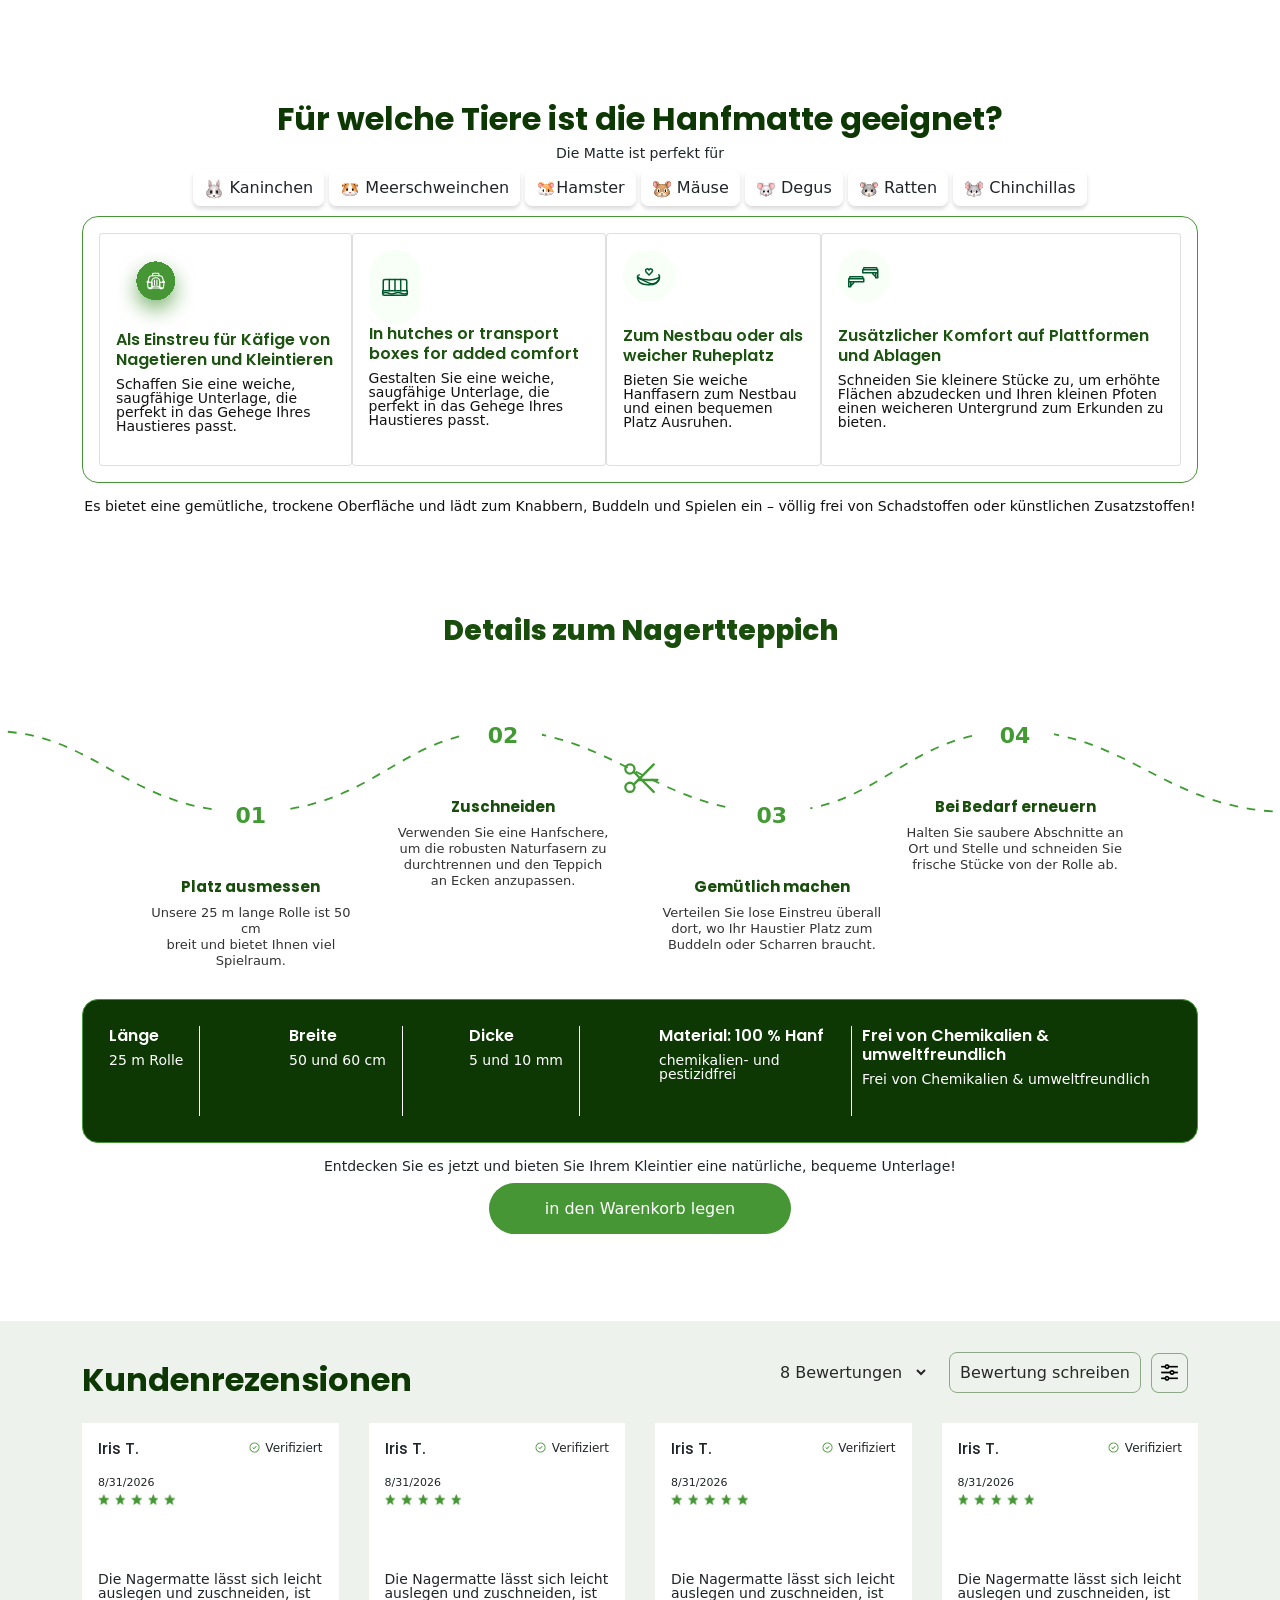
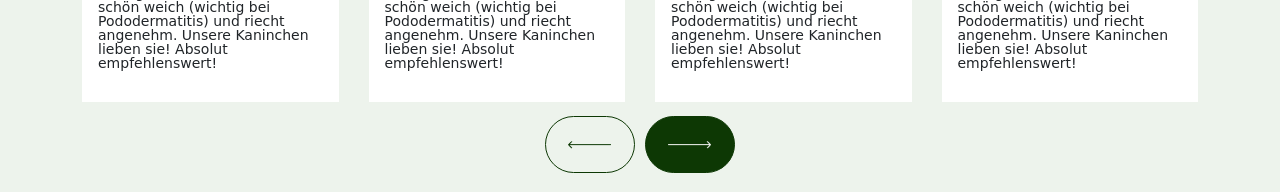
==== Nagerteppich-boiler-code/index.html @ bac554ee "Nagerteppich Web/Mobile Design" ====
<!DOCTYPE html>
<html lang="en">

<head>
    <meta charset="UTF-8">
    <meta name="viewport" content="width=device-width, initial-scale=1.0">
    <title>Nagerteppich</title>
    <!-- css link -->
    <link rel="stylesheet" href="./css/custom-style.css">
    <link rel="stylesheet" href="./css/boot.css">
    <link rel="stylesheet" href="./css/swiper.css">
</head>

<body>
    <!-- First Section -->
    <section class="ani-types-slider nager-mt">
        <div class="container">
            <div class="headings text-center">
                <h2>Für welche Tiere ist die Hanfmatte geeignet?</h2>
                <p>Die Matte ist perfekt für</p>
            </div>
            <div class="animals-type mt-3 text-center">
                <span><img src="./images/Rabbit Face.png" alt="pic"> Kaninchen</span>
                <span><img src="./images/Pig Face.png" alt="pic"> Meerschweinchen</span>
                <span><img src="./images/hamster.png" alt="pic">Hamster</span>
                <span><img src="./images/Mouse Face.png" alt="pic"> Mäuse</span>
                <span><img src="./images/Mouse Face (1).png" alt="pic"> Degus</span>
                <span><img src="./images/Mouse Face (2).png" alt="pic"> Ratten</span>
                <span><img src="./images/Mouse Face (3).png" alt="pic"> Chinchillas</span>
            </div>
            <div class="slider mt-3">
                <div class="card">
                    <img id="frame-img" src="./images/Frame 19.svg" alt="img">
                    <h6>Als Einstreu für Käfige von Nagetieren und Kleintieren</h3>
                        <p>Schaffen Sie eine weiche, saugfähige Unterlage, die perfekt in das Gehege Ihres Haustieres
                            passt.</p>
                </div>
                <div class="card">
                    <img src="./images/book.svg" alt="img">
                    <h6>In hutches or transport boxes for added comfort</h6>
                    <p>Gestalten Sie eine weiche, saugfähige Unterlage, die perfekt in das Gehege Ihres Haustieres
                        passt.</p>
                </div>
                <div class="card">
                    <img src="./images/moon.svg" alt="img">
                    <br>
                    <h6>Zum Nestbau oder als weicher Ruheplatz</h6>
                    <p>Bieten Sie weiche Hanffasern zum Nestbau und einen bequemen Platz Ausruhen.</p>
                </div>
                <div class="card">
                    <img src="./images/g.svg" alt="">
                    <br>
                    <h6>Zusätzlicher Komfort auf Plattformen und Ablagen</h6>
                    <p>Schneiden Sie kleinere Stücke zu, um erhöhte Flächen abzudecken und Ihren kleinen Pfoten einen
                        weicheren Untergrund zum Erkunden zu bieten.</p>
                </div>
            </div>
            <div class="ani-end-para mt-3 text-center" id="mob-view">
                <p>Es bietet eine gemütliche, trockene Oberfläche und lädt zum Knabbern, Buddeln und Spielen ein –
                    völlig frei von Schadstoffen oder künstlichen Zusatzstoffen!</p>
            </div>
        </div>
    </section>

<!-- Second Section -->
    <section>
        <div class="nager-mt">
            <section class="rug-section">

                <h2 class="rug-title">Details zum Nagertteppich</h2>

                <!-- Dashed curved line -->
                <svg class="rug-path" viewBox="0 0 1315 155" preserveAspectRatio="none" aria-hidden="true">
                    <path d="
            M -10,43
            C 100,43 130,124 257,124
            S 410,43 517,43
            S 680,124 793,124
            S 930,43 1044,43
            S 1200,124 1325,124
        " />
                </svg>

                <div class="rug-steps">

                    <!-- Step 01 -->
                    <article class="rug-step step-1">
                        <div class="rug-number">01</div>
                        <h3>Platz ausmessen</h3>
                        <p>
                            Unsere 25 m lange Rolle ist 50 cm<br>
                            breit und bietet Ihnen viel Spielraum.
                        </p>
                    </article>

                    <!-- Step 02 -->
                    <article class="rug-step step-2">
                        <div class="rug-number">02</div>
                        <h3>Zuschneiden</h3>
                        <p>
                            Verwenden Sie eine Hanfschere,<br>
                            um die robusten Naturfasern zu<br>
                            durchtrennen und den Teppich<br>
                            an Ecken anzupassen.
                        </p>
                    </article>

                    <!-- Scissors icon -->
                    <svg class="rug-scissors" viewBox="0 0 48 48" fill="none" stroke="currentColor" stroke-width="2.5"
                        stroke-linecap="round" stroke-linejoin="round" aria-hidden="true">
                        <circle cx="13" cy="12" r="5" />
                        <circle cx="13" cy="32" r="5" />
                        <path d="M17 15L39 37" />
                        <path d="M17 29L39 7" />
                        <path d="M22 24H43" />
                    </svg>
                    

                    <!-- Step 03 -->
                    <article class="rug-step step-3">
                        <div class="rug-number">03</div>
                        <h3>Gemütlich machen</h3>
                        <p>
                            Verteilen Sie lose Einstreu überall<br>
                            dort, wo Ihr Haustier Platz zum<br>
                            Buddeln oder Scharren braucht.
                        </p>
                    </article>

                    <!-- Step 04 -->
                    <article class="rug-step step-4">
                        <div class="rug-number">04</div>
                        <h3>Bei Bedarf erneuern</h3>
                        <p>
                            Halten Sie saubere Abschnitte an<br>
                            Ort und Stelle und schneiden Sie<br>
                            frische Stücke von der Rolle ab.
                        </p>
                    </article>

                </div>
            </section>
        </div>
        <!--  -->
        <div class="container mt-3">
            <div class="end-con">
                <div class="mob-card-view">
                    <div class="cards">
                        <div class="cards-inner-content">
                            <h6>Länge</h6>
                            <p>25 m Rolle</p>
                        </div>
                        <div class="line"></div>
                    </div>
                    <div class="cards">
                        <div class="cards-inner-content">

                            <h6>Breite</h6>
                            <p>50 und 60 cm</p>
                        </div>
                        <div class="line"></div>
                    </div>
                    <div class="cards">
                        <div class="cards-inner-content">
                            <h6>Dicke</h6>
                            <p>5 und 10 mm</p>
                        </div>
                        <div class="line"></div>
                    </div>
                </div>
                <div class="cards">
                    <div class="cards-inner-content">
                        <h6>Material: 100 % Hanf</h6>
                        <p>chemikalien- und pestizidfrei</p>
                    </div>
                    <div class="line mob-line"></div>
                </div>
                <div class="cards">
                    <div class="cards-inner-content">
                        <h6>Frei von Chemikalien & umweltfreundlich</h6>
                        <p>Frei von Chemikalien & umweltfreundlich</p>
                    </div>
                </div>
            </div>
            <p class="mt-3 text-center" id="end-sec-para">Entdecken Sie es jetzt und bieten Sie Ihrem Kleintier eine
                natürliche, bequeme Unterlage!</p>
            <div class="end-sec-btn text-center mt-4">
                <a href="#">in den Warenkorb legen</a>
            </div>
        </div>
    </section>

    <!--Third Section  -->

    <section class="second-slider nager-mt ">
        <div class="container">
            <div class="sec-slider-content">
                <div class="sec-heading">
                    <h2>Kundenrezensionen</h2>
                </div>
                <div class="sec-slider-btns">
                    <div class="drop-down">
                        <select name="" id="">
                            <option value="">8 Bewertungen</option>
                        </select>
                    </div>
                    <div class="mob-btns-view">
                        <div class="sec-btn">
                            <a href="#">Bewertung schreiben</a>
                        </div>
                        <div class="sec-filter">
                            <img src="./images/fliters.png" alt="filter">
                        </div>
                    </div>
                </div>
            </div>
            <!-- <h2>hekko</h2> -->

            <div class="swiper mySwiper mt-3">
                <div class="swiper-wrapper">
                    <!-- <div class="mob-slider-views"></div> -->
                    <div class="swiper-slide">
                        <div class="inner-content">
                            <div class="name">
                                <h6>Iris T.</h6>
                                <span class="verify-plus-img">
                                    <img src="./images/Check Circle.png" alt="verify tick">
                                    <span>Verifiziert</span>
                                </span>
                            </div>

                            <div class="date">
                                <span>8/31/2026</span>
                            </div>
                            <span class="stars">
                                <img src="./images/star.png" alt="star">
                                <img src="./images/star.png" alt="star">
                                <img src="./images/star.png" alt="star">
                                <img src="./images/star.png" alt="star">
                                <img src="./images/star.png" alt="star">
                            </span>
                        </div>
                        <div class="inner-paragraph mt-3">
                            <p>Die Nagermatte lässt sich leicht auslegen und zuschneiden, ist schön weich (wichtig
                                bei Pododermatitis) und riecht angenehm. Unsere Kaninchen lieben sie! Absolut
                                empfehlenswert!</p>
                        </div>
                    </div>
                    <div class="swiper-slide">
                        <div class="inner-content">
                            <div class="name">
                                <h6>Iris T.</h6>
                                <span class="verify-plus-img">
                                    <img src="./images/Check Circle.png" alt="verify tick">
                                    <span>Verifiziert</span>
                                </span>
                            </div>

                            <div class="date">
                                <span>8/31/2026</span>
                            </div>
                            <span class="stars">
                                <img src="./images/star.png" alt="star">
                                <img src="./images/star.png" alt="star">
                                <img src="./images/star.png" alt="star">
                                <img src="./images/star.png" alt="star">
                                <img src="./images/star.png" alt="star">
                            </span>
                        </div>
                        <div class="inner-paragraph mt-3">
                            <p>Die Nagermatte lässt sich leicht auslegen und zuschneiden, ist schön weich (wichtig
                                bei Pododermatitis) und riecht angenehm. Unsere Kaninchen lieben sie! Absolut
                                empfehlenswert!</p>
                        </div>

                    </div>
                    <div class="swiper-slide">
                       <div class="inner-content">
                            <div class="name">
                                <h6>Iris T.</h6>
                                <span class="verify-plus-img">
                                    <img src="./images/Check Circle.png" alt="verify tick">
                                    <span>Verifiziert</span>
                                </span>
                            </div>

                            <div class="date">
                                <span>8/31/2026</span>
                            </div>
                            <span class="stars">
                                <img src="./images/star.png" alt="star">
                                <img src="./images/star.png" alt="star">
                                <img src="./images/star.png" alt="star">
                                <img src="./images/star.png" alt="star">
                                <img src="./images/star.png" alt="star">
                            </span>
                        </div>
                        <div class="inner-paragraph mt-3">
                            <p>Die Nagermatte lässt sich leicht auslegen und zuschneiden, ist schön weich (wichtig
                                bei Pododermatitis) und riecht angenehm. Unsere Kaninchen lieben sie! Absolut
                                empfehlenswert!</p>
                        </div>

                    </div>
                    <div class="swiper-slide">
                       <div class="inner-content">
                            <div class="name">
                                <h6>Iris T.</h6>
                                <span class="verify-plus-img">
                                    <img src="./images/Check Circle.png" alt="verify tick">
                                    <span>Verifiziert</span>
                                </span>
                            </div>

                            <div class="date">
                                <span>8/31/2026</span>
                            </div>
                            <span class="stars">
                                <img src="./images/star.png" alt="star">
                                <img src="./images/star.png" alt="star">
                                <img src="./images/star.png" alt="star">
                                <img src="./images/star.png" alt="star">
                                <img src="./images/star.png" alt="star">
                            </span>
                        </div>
                        <div class="inner-paragraph mt-3">
                            <p>Die Nagermatte lässt sich leicht auslegen und zuschneiden, ist schön weich (wichtig
                                bei Pododermatitis) und riecht angenehm. Unsere Kaninchen lieben sie! Absolut
                                empfehlenswert!</p>
                        </div>

                    </div>
                    <div class="swiper-slide">
                        <div class="inner-content">
                            <div class="name">
                                <h6>Iris T.</h6>
                                <span class="verify-plus-img">
                                    <img src="./images/Check Circle.png" alt="verify tick">
                                    <span>Verifiziert</span>
                                </span>
                            </div>

                            <div class="date">
                                <span>8/31/2026</span>
                            </div>
                            <span class="stars">
                                <img src="./images/star.png" alt="star">
                                <img src="./images/star.png" alt="star">
                                <img src="./images/star.png" alt="star">
                                <img src="./images/star.png" alt="star">
                                <img src="./images/star.png" alt="star">
                            </span>
                        </div>
                        <div class="inner-paragraph mt-3">
                            <p>Die Nagermatte lässt sich leicht auslegen und zuschneiden, ist schön weich (wichtig
                                bei Pododermatitis) und riecht angenehm. Unsere Kaninchen lieben sie! Absolut
                                empfehlenswert!</p>
                        </div>
                    </div>
                </div>
            </div>
            <div class="arrows-btns">
                <div class="swiper-button-next me-4">
                    <img src="./images/Line 8 (1).png" alt="">
                </div>
                <div class="swiper-button-prev ms-4">
                    <img src="./images/Line 8.png" alt="">
                </div>
            </div>
        </div>
    </section>

    <!--  -->
    <script src="./js/swiper.js"></script>
    <script src="./js/boot.js"></script>
    <script src="./js/custom-script.js"></script>
</body>

</html>
---- Nagerteppich-boiler-code/css/custom-style.css ----
@font-face {
    font-family: 'Poppins';
    src: url('../fonts/Poppins-Thin.woff2') format('woff2'),
        url('../fonts/Poppins-Thin.woff') format('woff');
    font-weight: 100;
    font-style: normal;
    font-display: swap;
}

@font-face {
    font-family: 'Poppins';
    src: url('../fonts/Poppins-ExtraLight.woff2') format('woff2'),
        url('../fonts/Poppins-ExtraLight.woff') format('woff');
    font-weight: 200;
    font-style: normal;
    font-display: swap;
}

@font-face {
    font-family: 'Poppins';
    src: url('../fonts/Poppins-Light.woff2') format('woff2'),
        url('../fonts/Poppins-Light.woff') format('woff');
    font-weight: 300;
    font-style: normal;
    font-display: swap;
}

@font-face {
    font-family: 'Poppins';
    src: url('../fonts/Poppins-Regular.woff2') format('woff2'),
        url('../fonts/Poppins-Regular.woff') format('woff');
    font-weight: 400;
    font-style: normal;
    font-display: swap;
}

@font-face {
    font-family: 'Poppins';
    src: url('../fonts/Poppins-Medium.woff2') format('woff2'),
        url('../fonts/Poppins-Medium.woff') format('woff');
    font-weight: 500;
    font-style: normal;
    font-display: swap;
}

@font-face {
    font-family: 'Poppins';
    src: url('../fonts/Poppins-SemiBold.woff2') format('woff2'),
        url('../fonts/Poppins-SemiBold.woff') format('woff');
    font-weight: 600;
    font-style: normal;
    font-display: swap;
}

@font-face {
    font-family: 'Poppins';
    src: url('../fonts/Poppins-Bold.woff2') format('woff2'),
        url('../fonts/Poppins-Bold.woff') format('woff');
    font-weight: 700;
    font-style: normal;
    font-display: swap;
}

@font-face {
    font-family: 'Poppins';
    src: url('../fonts/Poppins-ExtraBold.woff2') format('woff2'),
        url('../fonts/Poppins-ExtraBold.woff') format('woff');
    font-weight: 800;
    font-style: normal;
    font-display: swap;
}

:root {
    /* font family */
    --neger-body-font: 'Poppins';
    --neger-primary-font: 'Inter';

    /* main colors */
    --negar-primary-color: #0D3804;
    --negar-light-color: #ffffff;
    --negar-body-color: #F7F7F7;

    /* text colors */
    --negar-dark-color: #121212;
    --negar-search-color: #2C2C2C;
    --negar-star-light: #479636;
    --negar-price-color: #1A3945;
    --negar-text-green: #1D5311;
    --negar-card-bg: #F8FFF6;
    --negar-extra-dark: #000000;

    /* Border Color */
    --negar--light-border: #DBE2DC;
    --negar-slider-bg-color: #EDF3EC;
    --negar-slider-border-color: #8EA988;

    /* font sizes */
    --negar-font-h1: 30px;
    --negar-font-h2: 30px;
    --negar-font-price: 26px;
    --negar-font-p: 14px;
    --negar-font-md: 16px;
    --negar-font-sm: 12px;

    /* Shadows */
    --nager-animal-box-shadow: 0 3px 4px 0 #00000026;

    /* Border Radius */
    --nager-border-eight: 8px;
    --nager-border-ten: 10px;
    --nager-border-sixteen: 16px;
    --neger-btn-radius: 39px
}

body {
    background-color: var(--negar-body-color);
    font-family: var(--neger-body-font);
    font-weight: 500;
}

h1,
h2,
h3,
h4,
h5,
h6 {
    font-family: var(--neger-body-font);
    font-weight: 700;
    line-height: 1.1;
}

.price {
    font-size: var(--negar-font-price);
    font-weight: 600;
}

p {
    font-size: var(--negar-font-p);
    line-height: 1;
}

h1 {
    font-size: var(--negar-font-h1);
}

h2 {
    font-size: var(--negar-font-h2);
    color: var(--negar-primary-color);
}

.nager-mt {
    margin-top: 100px;
}


.headings h2 {
    font-weight: 700;
}

.headings p {
    font-weight: 300;
}

.animals-type span {
    padding: 8px 10px;
    border-radius: var(--nager-border-eight);
    box-shadow: var(--nager-animal-box-shadow);
    background-color: var(--negar-light-color);
    border: 1px solid var(--negar-light-color);
}

.animals-type span img {
    width: 20px;
}


.slider {
    display: flex;
    border: 1px solid var(--negar-star-light);
    padding: 16px;
    border-radius: var(--nager-border-sixteen);
    background-color: var(--negar-light-color);
    justify-content: space-evenly;
}


.card {
    border: none;
    border-right: 1px solid var(--negar--light-border);
    border-bottom: 2px solid var(--negar--light-border);
    padding: 16px;
    /* background-color: red; */
}

.card img{
    width: 52px;
    /* margin-bottom: 20px; */
}

#frame-img{
    /* position: relative;
    right: 15px; */
    width: 80px;
}
.card:hover {
    border-bottom: 2px solid var(--negar-star-light);
}

.card h6 {
    font-weight: 600;
    color: var(--negar-text-green);
}

.ani-end-para p,
.card p {
    font-weight: 300;
    color: var(--negar-dark-color);
}


/*  */
.rug-section {
    position: relative;
    width: 100%;
    height: auto;
    min-height: 370px;
    overflow: hidden;
    color: #194d0c;
}

.rug-title {
    position: relative;
    z-index: 2;
    text-align: center;
    font-size: 28px;
    font-weight: 800;
    margin-top: 1px;
    color: #194d0c;
}

/* Curved dashed line */
.rug-path {
    position: absolute;
    top: 75px;
    left: 0;
    width: 100%;
    height: 155px;
    overflow: visible;
}

.rug-path path {
    fill: none;
    stroke: #3e9c32;
    stroke-width: 1.8;
    stroke-dasharray: 9 9;
}

/* Steps container */
.rug-steps {
    position: relative;
    height: 295px;
    width: 100%;
}

/* Individual steps */
.rug-step {
    position: absolute;
    width: 220px;
    text-align: center;
    transform: translateX(-50%);
}

.step-1 {
    left: 19.6%;
    top: 121px;
}

.step-2 {
    left: 39.3%;
    top: 41px;
}

.step-3 {
    left: 60.3%;
    top: 121px;
}

.step-4 {
    left: 79.3%;
    top: 41px;
}

/* Number circles */
.rug-number {
    width: 78px;
    height: 78px;
    margin: 0 auto 23px;
    background: #fff;
    border-radius: 50%;
    display: flex;
    justify-content: center;
    align-items: center;
    color: #419b32;
    font-size: 22px;
    font-weight: 700;
}

.rug-step h3 {
    font-size: 15px;
    font-weight: 700;
    line-height: 1.3;
    margin-bottom: 8px;
    white-space: nowrap;
}

.rug-step p {
    color: #333;
    font-size: 13px;
    line-height: 16px;
    font-weight: 400;
}

/* Scissors between steps 2 and 3 */
.rug-scissors {
    position: absolute;
    z-index: 3;
    width: 44px;
    height: 44px;
    left: 50%;
    top: 103px;
    transform: translateX(-50%);
    color: #419b32;
    overflow: visible;
    pointer-events: none;
}

/* second section End part   */
.end-con {
    display: flex;
    width: auto;
    gap: 10px;
    border: 1px solid var(--negar-star-light);
    padding: 26px;
    border-radius: var(--nager-border-sixteen);
    color: var(--negar-light-color);
    background-color: var(--negar-primary-color);
    
}

.line {
    height: 90px;
    width: 0;
    color: white;
    border-right: 1px solid #fff;
}


.cards {
    border: none;
    display: flex;
    /* align-items: flex-start; */
    /* justify-content: center; */
}

.cards-inner-content {
    padding-right: 16px;
   
}

.cards h6 {
    font-weight: 600;
    font-size: var(--nager-border-sixteen);
}

.cards p,
#end-sec-para {
    font-weight: 300;
}

.end-sec-btn a {
    text-decoration: none;
    border-radius: var(--neger-btn-radius);
    padding: 16px 56px;
    background-color: var(--negar-star-light);
    color: var(--negar-light-color);
}

.end-sec-btn a:hover {
    background-color: var(--negar-light-color);
    color: var(--negar-star-light);
    border: 1px solid var(--negar-star-light);
}

.mob-card-view {
    display: flex;
}

.mob-card-view .cards {
    width: 180px;
}

/* Second Slider */

.second-slider h2 {
    font-weight: 700;
}

.second-slider {
    height: auto;
    background-color: var(--negar-slider-bg-color);
    padding: 40px 40px 90px 40px;
    position: relative;
}

.sec-slider-content {
    display: flex;
    justify-content: space-between;
}

.sec-slider-btns {
    display: flex;
    justify-content: space-between;
    gap: 20px;
}

.drop-down select {
    background-color: transparent;
    border: none;
    padding-right: 10px;
    color: #282828;
}

.mob-btns-view {
    display: flex;
    gap: 20px;

}

.sec-btn a {
    border: 1px solid var(--negar-slider-border-color);
    padding: 10px;
    border-radius: var(--nager-border-eight);
    text-decoration: none;
    color: #282828;
}


.sec-filter img {
    width: 37px;
    background-color: transparent;
    position: relative;
    right: 10px;
    bottom: 8px;
}



/*  */


.swiper-slide {
    font-size: 18px;
    background: #fff;
    display: flex;
    padding: 16px;
}


.inner-content {
    display: flex;
    flex-direction: column;
}

.name {
    display: flex;
    align-items: center;
    justify-content: space-between;
    line-height: 0;
}

.verify-plus-img {
    margin-bottom: 10px;
}

.verify-plus-img img {
    width: 16px;
}

.verify-plus-img span {
    font-size: var(--negar-font-sm);
}

.date span {
    font-size: 11px;
    line-height: 0;
}

.stars {
    line-height: 0;
    margin-bottom: 50px;
}

.swiper-slide span img {
    width: 10.8px;
}


.arrows-btns {
    position: absolute;
    bottom: 10%;
    left: 50%;
    transform: translate(0%, -50%);
}

.arrows-btns img {
    width: 90px;
    padding: 24px 23px 23px 22px;
    background-color: transparent;
    border-radius: 42px;
    border: 1px solid var(--negar-primary-color);
}

.swiper-button-prev img {
    background-color: var(--negar-primary-color);
}















@media screen and (max-width:768px) {

    html,
    body {
        width: 100%;
        overflow-x: hidden;
    }

    /* First Section */
    .animals-type span {
        line-height: 3;
    }

    .slider {
        flex-direction: column;

    }

    .card,
    .cards {
        border-right: none;
    }

    #mob-view {
        display: none;
    }

    /* 2 Section */
    .end-con {
        flex-direction: column;
        align-items: flex-start;
    }

    .mob-card-view {
        display: flex;
    }

    .mob-line {
        display: none;
    }

    .mob-card-view .cards {
        width: 109px;
    }

    /* Third section */
    .second-slider {
        padding: 20px 0 0 0;
    }

    .sec-slider-content {
        flex-direction: column;
    }

    .sec-slider-btns {
        flex-direction: column;
        justify-content: flex-start;
        gap: 0;
    }

    .sec-filter img {
        position: relative;
        right: 10px;
        bottom: 2px;
    }

    .mob-btns-view {
        display: flex;
        gap: 20px;
        line-height: 3;
    }

    .line {
        height: 50px;
    }

    /* Slider  */
    .arrows-btns{
        display: none;
    }
    .mob-slider-views{
        display: flex;
        /* flex-direction: column; */
    }


}
---- Nagerteppich-boiler-code/css/boot.css ----
@charset "UTF-8";/*!
 * Bootstrap v5.0.2 (https://getbootstrap.com/)
 * Copyright 2011-2021 The Bootstrap Authors
 * Copyright 2011-2021 Twitter, Inc.
 * Licensed under MIT (https://github.com/twbs/bootstrap/blob/main/LICENSE)
 */:root{--bs-blue:#0d6efd;--bs-indigo:#6610f2;--bs-purple:#6f42c1;--bs-pink:#d63384;--bs-red:#dc3545;--bs-orange:#fd7e14;--bs-yellow:#ffc107;--bs-green:#198754;--bs-teal:#20c997;--bs-cyan:#0dcaf0;--bs-white:#fff;--bs-gray:#6c757d;--bs-gray-dark:#343a40;--bs-primary:#0d6efd;--bs-secondary:#6c757d;--bs-success:#198754;--bs-info:#0dcaf0;--bs-warning:#ffc107;--bs-danger:#dc3545;--bs-light:#f8f9fa;--bs-dark:#212529;--bs-font-sans-serif:system-ui,-apple-system,"Segoe UI",Roboto,"Helvetica Neue",Arial,"Noto Sans","Liberation Sans",sans-serif,"Apple Color Emoji","Segoe UI Emoji","Segoe UI Symbol","Noto Color Emoji";--bs-font-monospace:SFMono-Regular,Menlo,Monaco,Consolas,"Liberation Mono","Courier New",monospace;--bs-gradient:linear-gradient(180deg, rgba(255, 255, 255, 0.15), rgba(255, 255, 255, 0))}*,::after,::before{box-sizing:border-box}@media (prefers-reduced-motion:no-preference){:root{scroll-behavior:smooth}}body{margin:0;font-family:var(--bs-font-sans-serif);font-size:1rem;font-weight:400;line-height:1.5;color:#212529;background-color:#fff;-webkit-text-size-adjust:100%;-webkit-tap-highlight-color:transparent}hr{margin:1rem 0;color:inherit;background-color:currentColor;border:0;opacity:.25}hr:not([size]){height:1px}.h1,.h2,.h3,.h4,.h5,.h6,h1,h2,h3,h4,h5,h6{margin-top:0;margin-bottom:.5rem;font-weight:500;line-height:1.2}.h1,h1{font-size:calc(1.375rem + 1.5vw)}@media (min-width:1200px){.h1,h1{font-size:2.5rem}}.h2,h2{font-size:calc(1.325rem + .9vw)}@media (min-width:1200px){.h2,h2{font-size:2rem}}.h3,h3{font-size:calc(1.3rem + .6vw)}@media (min-width:1200px){.h3,h3{font-size:1.75rem}}.h4,h4{font-size:calc(1.275rem + .3vw)}@media (min-width:1200px){.h4,h4{font-size:1.5rem}}.h5,h5{font-size:1.25rem}.h6,h6{font-size:1rem}p{margin-top:0;margin-bottom:1rem}abbr[data-bs-original-title],abbr[title]{-webkit-text-decoration:underline dotted;text-decoration:underline dotted;cursor:help;-webkit-text-decoration-skip-ink:none;text-decoration-skip-ink:none}address{margin-bottom:1rem;font-style:normal;line-height:inherit}ol,ul{padding-left:2rem}dl,ol,ul{margin-top:0;margin-bottom:1rem}ol ol,ol ul,ul ol,ul ul{margin-bottom:0}dt{font-weight:700}dd{margin-bottom:.5rem;margin-left:0}blockquote{margin:0 0 1rem}b,strong{font-weight:bolder}.small,small{font-size:.875em}.mark,mark{padding:.2em;background-color:#fcf8e3}sub,sup{position:relative;font-size:.75em;line-height:0;vertical-align:baseline}sub{bottom:-.25em}sup{top:-.5em}a{color:#0d6efd;text-decoration:underline}a:hover{color:#0a58ca}a:not([href]):not([class]),a:not([href]):not([class]):hover{color:inherit;text-decoration:none}code,kbd,pre,samp{font-family:var(--bs-font-monospace);font-size:1em;direction:ltr;unicode-bidi:bidi-override}pre{display:block;margin-top:0;margin-bottom:1rem;overflow:auto;font-size:.875em}pre code{font-size:inherit;color:inherit;word-break:normal}code{font-size:.875em;color:#d63384;word-wrap:break-word}a>code{color:inherit}kbd{padding:.2rem .4rem;font-size:.875em;color:#fff;background-color:#212529;border-radius:.2rem}kbd kbd{padding:0;font-size:1em;font-weight:700}figure{margin:0 0 1rem}img,svg{vertical-align:middle}table{caption-side:bottom;border-collapse:collapse}caption{padding-top:.5rem;padding-bottom:.5rem;color:#6c757d;text-align:left}th{text-align:inherit;text-align:-webkit-match-parent}tbody,td,tfoot,th,thead,tr{border-color:inherit;border-style:solid;border-width:0}label{display:inline-block}button{border-radius:0}button:focus:not(:focus-visible){outline:0}button,input,optgroup,select,textarea{margin:0;font-family:inherit;font-size:inherit;line-height:inherit}button,select{text-transform:none}[role=button]{cursor:pointer}select{word-wrap:normal}select:disabled{opacity:1}[list]::-webkit-calendar-picker-indicator{display:none}[type=button],[type=reset],[type=submit],button{-webkit-appearance:button}[type=button]:not(:disabled),[type=reset]:not(:disabled),[type=submit]:not(:disabled),button:not(:disabled){cursor:pointer}::-moz-focus-inner{padding:0;border-style:none}textarea{resize:vertical}fieldset{min-width:0;padding:0;margin:0;border:0}legend{float:left;width:100%;padding:0;margin-bottom:.5rem;font-size:calc(1.275rem + .3vw);line-height:inherit}@media (min-width:1200px){legend{font-size:1.5rem}}legend+*{clear:left}::-webkit-datetime-edit-day-field,::-webkit-datetime-edit-fields-wrapper,::-webkit-datetime-edit-hour-field,::-webkit-datetime-edit-minute,::-webkit-datetime-edit-month-field,::-webkit-datetime-edit-text,::-webkit-datetime-edit-year-field{padding:0}::-webkit-inner-spin-button{height:auto}[type=search]{outline-offset:-2px;-webkit-appearance:textfield}::-webkit-search-decoration{-webkit-appearance:none}::-webkit-color-swatch-wrapper{padding:0}::file-selector-button{font:inherit}::-webkit-file-upload-button{font:inherit;-webkit-appearance:button}output{display:inline-block}iframe{border:0}summary{display:list-item;cursor:pointer}progress{vertical-align:baseline}[hidden]{display:none!important}.lead{font-size:1.25rem;font-weight:300}.display-1{font-size:calc(1.625rem + 4.5vw);font-weight:300;line-height:1.2}@media (min-width:1200px){.display-1{font-size:5rem}}.display-2{font-size:calc(1.575rem + 3.9vw);font-weight:300;line-height:1.2}@media (min-width:1200px){.display-2{font-size:4.5rem}}.display-3{font-size:calc(1.525rem + 3.3vw);font-weight:300;line-height:1.2}@media (min-width:1200px){.display-3{font-size:4rem}}.display-4{font-size:calc(1.475rem + 2.7vw);font-weight:300;line-height:1.2}@media (min-width:1200px){.display-4{font-size:3.5rem}}.display-5{font-size:calc(1.425rem + 2.1vw);font-weight:300;line-height:1.2}@media (min-width:1200px){.display-5{font-size:3rem}}.display-6{font-size:calc(1.375rem + 1.5vw);font-weight:300;line-height:1.2}@media (min-width:1200px){.display-6{font-size:2.5rem}}.list-unstyled{padding-left:0;list-style:none}.list-inline{padding-left:0;list-style:none}.list-inline-item{display:inline-block}.list-inline-item:not(:last-child){margin-right:.5rem}.initialism{font-size:.875em;text-transform:uppercase}.blockquote{margin-bottom:1rem;font-size:1.25rem}.blockquote>:last-child{margin-bottom:0}.blockquote-footer{margin-top:-1rem;margin-bottom:1rem;font-size:.875em;color:#6c757d}.blockquote-footer::before{content:"— "}.img-fluid{max-width:100%;height:auto}.img-thumbnail{padding:.25rem;background-color:#fff;border:1px solid #dee2e6;border-radius:.25rem;max-width:100%;height:auto}.figure{display:inline-block}.figure-img{margin-bottom:.5rem;line-height:1}.figure-caption{font-size:.875em;color:#6c757d}.container,.container-fluid,.container-lg,.container-md,.container-sm,.container-xl,.container-xxl{width:100%;padding-right:var(--bs-gutter-x,.75rem);padding-left:var(--bs-gutter-x,.75rem);margin-right:auto;margin-left:auto}@media (min-width:576px){.container,.container-sm{max-width:540px}}@media (min-width:768px){.container,.container-md,.container-sm{max-width:720px}}@media (min-width:992px){.container,.container-lg,.container-md,.container-sm{max-width:960px}}@media (min-width:1200px){.container,.container-lg,.container-md,.container-sm,.container-xl{max-width:1140px}}@media (min-width:1400px){.container,.container-lg,.container-md,.container-sm,.container-xl,.container-xxl{max-width:1320px}}.row{--bs-gutter-x:1.5rem;--bs-gutter-y:0;display:flex;flex-wrap:wrap;margin-top:calc(var(--bs-gutter-y) * -1);margin-right:calc(var(--bs-gutter-x) * -.5);margin-left:calc(var(--bs-gutter-x) * -.5)}.row>*{flex-shrink:0;width:100%;max-width:100%;padding-right:calc(var(--bs-gutter-x) * .5);padding-left:calc(var(--bs-gutter-x) * .5);margin-top:var(--bs-gutter-y)}.col{flex:1 0 0%}.row-cols-auto>*{flex:0 0 auto;width:auto}.row-cols-1>*{flex:0 0 auto;width:100%}.row-cols-2>*{flex:0 0 auto;width:50%}.row-cols-3>*{flex:0 0 auto;width:33.3333333333%}.row-cols-4>*{flex:0 0 auto;width:25%}.row-cols-5>*{flex:0 0 auto;width:20%}.row-cols-6>*{flex:0 0 auto;width:16.6666666667%}@media (min-width:576px){.col-sm{flex:1 0 0%}.row-cols-sm-auto>*{flex:0 0 auto;width:auto}.row-cols-sm-1>*{flex:0 0 auto;width:100%}.row-cols-sm-2>*{flex:0 0 auto;width:50%}.row-cols-sm-3>*{flex:0 0 auto;width:33.3333333333%}.row-cols-sm-4>*{flex:0 0 auto;width:25%}.row-cols-sm-5>*{flex:0 0 auto;width:20%}.row-cols-sm-6>*{flex:0 0 auto;width:16.6666666667%}}@media (min-width:768px){.col-md{flex:1 0 0%}.row-cols-md-auto>*{flex:0 0 auto;width:auto}.row-cols-md-1>*{flex:0 0 auto;width:100%}.row-cols-md-2>*{flex:0 0 auto;width:50%}.row-cols-md-3>*{flex:0 0 auto;width:33.3333333333%}.row-cols-md-4>*{flex:0 0 auto;width:25%}.row-cols-md-5>*{flex:0 0 auto;width:20%}.row-cols-md-6>*{flex:0 0 auto;width:16.6666666667%}}@media (min-width:992px){.col-lg{flex:1 0 0%}.row-cols-lg-auto>*{flex:0 0 auto;width:auto}.row-cols-lg-1>*{flex:0 0 auto;width:100%}.row-cols-lg-2>*{flex:0 0 auto;width:50%}.row-cols-lg-3>*{flex:0 0 auto;width:33.3333333333%}.row-cols-lg-4>*{flex:0 0 auto;width:25%}.row-cols-lg-5>*{flex:0 0 auto;width:20%}.row-cols-lg-6>*{flex:0 0 auto;width:16.6666666667%}}@media (min-width:1200px){.col-xl{flex:1 0 0%}.row-cols-xl-auto>*{flex:0 0 auto;width:auto}.row-cols-xl-1>*{flex:0 0 auto;width:100%}.row-cols-xl-2>*{flex:0 0 auto;width:50%}.row-cols-xl-3>*{flex:0 0 auto;width:33.3333333333%}.row-cols-xl-4>*{flex:0 0 auto;width:25%}.row-cols-xl-5>*{flex:0 0 auto;width:20%}.row-cols-xl-6>*{flex:0 0 auto;width:16.6666666667%}}@media (min-width:1400px){.col-xxl{flex:1 0 0%}.row-cols-xxl-auto>*{flex:0 0 auto;width:auto}.row-cols-xxl-1>*{flex:0 0 auto;width:100%}.row-cols-xxl-2>*{flex:0 0 auto;width:50%}.row-cols-xxl-3>*{flex:0 0 auto;width:33.3333333333%}.row-cols-xxl-4>*{flex:0 0 auto;width:25%}.row-cols-xxl-5>*{flex:0 0 auto;width:20%}.row-cols-xxl-6>*{flex:0 0 auto;width:16.6666666667%}}.col-auto{flex:0 0 auto;width:auto}.col-1{flex:0 0 auto;width:8.33333333%}.col-2{flex:0 0 auto;width:16.66666667%}.col-3{flex:0 0 auto;width:25%}.col-4{flex:0 0 auto;width:33.33333333%}.col-5{flex:0 0 auto;width:41.66666667%}.col-6{flex:0 0 auto;width:50%}.col-7{flex:0 0 auto;width:58.33333333%}.col-8{flex:0 0 auto;width:66.66666667%}.col-9{flex:0 0 auto;width:75%}.col-10{flex:0 0 auto;width:83.33333333%}.col-11{flex:0 0 auto;width:91.66666667%}.col-12{flex:0 0 auto;width:100%}.offset-1{margin-left:8.33333333%}.offset-2{margin-left:16.66666667%}.offset-3{margin-left:25%}.offset-4{margin-left:33.33333333%}.offset-5{margin-left:41.66666667%}.offset-6{margin-left:50%}.offset-7{margin-left:58.33333333%}.offset-8{margin-left:66.66666667%}.offset-9{margin-left:75%}.offset-10{margin-left:83.33333333%}.offset-11{margin-left:91.66666667%}.g-0,.gx-0{--bs-gutter-x:0}.g-0,.gy-0{--bs-gutter-y:0}.g-1,.gx-1{--bs-gutter-x:0.25rem}.g-1,.gy-1{--bs-gutter-y:0.25rem}.g-2,.gx-2{--bs-gutter-x:0.5rem}.g-2,.gy-2{--bs-gutter-y:0.5rem}.g-3,.gx-3{--bs-gutter-x:1rem}.g-3,.gy-3{--bs-gutter-y:1rem}.g-4,.gx-4{--bs-gutter-x:1.5rem}.g-4,.gy-4{--bs-gutter-y:1.5rem}.g-5,.gx-5{--bs-gutter-x:3rem}.g-5,.gy-5{--bs-gutter-y:3rem}@media (min-width:576px){.col-sm-auto{flex:0 0 auto;width:auto}.col-sm-1{flex:0 0 auto;width:8.33333333%}.col-sm-2{flex:0 0 auto;width:16.66666667%}.col-sm-3{flex:0 0 auto;width:25%}.col-sm-4{flex:0 0 auto;width:33.33333333%}.col-sm-5{flex:0 0 auto;width:41.66666667%}.col-sm-6{flex:0 0 auto;width:50%}.col-sm-7{flex:0 0 auto;width:58.33333333%}.col-sm-8{flex:0 0 auto;width:66.66666667%}.col-sm-9{flex:0 0 auto;width:75%}.col-sm-10{flex:0 0 auto;width:83.33333333%}.col-sm-11{flex:0 0 auto;width:91.66666667%}.col-sm-12{flex:0 0 auto;width:100%}.offset-sm-0{margin-left:0}.offset-sm-1{margin-left:8.33333333%}.offset-sm-2{margin-left:16.66666667%}.offset-sm-3{margin-left:25%}.offset-sm-4{margin-left:33.33333333%}.offset-sm-5{margin-left:41.66666667%}.offset-sm-6{margin-left:50%}.offset-sm-7{margin-left:58.33333333%}.offset-sm-8{margin-left:66.66666667%}.offset-sm-9{margin-left:75%}.offset-sm-10{margin-left:83.33333333%}.offset-sm-11{margin-left:91.66666667%}.g-sm-0,.gx-sm-0{--bs-gutter-x:0}.g-sm-0,.gy-sm-0{--bs-gutter-y:0}.g-sm-1,.gx-sm-1{--bs-gutter-x:0.25rem}.g-sm-1,.gy-sm-1{--bs-gutter-y:0.25rem}.g-sm-2,.gx-sm-2{--bs-gutter-x:0.5rem}.g-sm-2,.gy-sm-2{--bs-gutter-y:0.5rem}.g-sm-3,.gx-sm-3{--bs-gutter-x:1rem}.g-sm-3,.gy-sm-3{--bs-gutter-y:1rem}.g-sm-4,.gx-sm-4{--bs-gutter-x:1.5rem}.g-sm-4,.gy-sm-4{--bs-gutter-y:1.5rem}.g-sm-5,.gx-sm-5{--bs-gutter-x:3rem}.g-sm-5,.gy-sm-5{--bs-gutter-y:3rem}}@media (min-width:768px){.col-md-auto{flex:0 0 auto;width:auto}.col-md-1{flex:0 0 auto;width:8.33333333%}.col-md-2{flex:0 0 auto;width:16.66666667%}.col-md-3{flex:0 0 auto;width:25%}.col-md-4{flex:0 0 auto;width:33.33333333%}.col-md-5{flex:0 0 auto;width:41.66666667%}.col-md-6{flex:0 0 auto;width:50%}.col-md-7{flex:0 0 auto;width:58.33333333%}.col-md-8{flex:0 0 auto;width:66.66666667%}.col-md-9{flex:0 0 auto;width:75%}.col-md-10{flex:0 0 auto;width:83.33333333%}.col-md-11{flex:0 0 auto;width:91.66666667%}.col-md-12{flex:0 0 auto;width:100%}.offset-md-0{margin-left:0}.offset-md-1{margin-left:8.33333333%}.offset-md-2{margin-left:16.66666667%}.offset-md-3{margin-left:25%}.offset-md-4{margin-left:33.33333333%}.offset-md-5{margin-left:41.66666667%}.offset-md-6{margin-left:50%}.offset-md-7{margin-left:58.33333333%}.offset-md-8{margin-left:66.66666667%}.offset-md-9{margin-left:75%}.offset-md-10{margin-left:83.33333333%}.offset-md-11{margin-left:91.66666667%}.g-md-0,.gx-md-0{--bs-gutter-x:0}.g-md-0,.gy-md-0{--bs-gutter-y:0}.g-md-1,.gx-md-1{--bs-gutter-x:0.25rem}.g-md-1,.gy-md-1{--bs-gutter-y:0.25rem}.g-md-2,.gx-md-2{--bs-gutter-x:0.5rem}.g-md-2,.gy-md-2{--bs-gutter-y:0.5rem}.g-md-3,.gx-md-3{--bs-gutter-x:1rem}.g-md-3,.gy-md-3{--bs-gutter-y:1rem}.g-md-4,.gx-md-4{--bs-gutter-x:1.5rem}.g-md-4,.gy-md-4{--bs-gutter-y:1.5rem}.g-md-5,.gx-md-5{--bs-gutter-x:3rem}.g-md-5,.gy-md-5{--bs-gutter-y:3rem}}@media (min-width:992px){.col-lg-auto{flex:0 0 auto;width:auto}.col-lg-1{flex:0 0 auto;width:8.33333333%}.col-lg-2{flex:0 0 auto;width:16.66666667%}.col-lg-3{flex:0 0 auto;width:25%}.col-lg-4{flex:0 0 auto;width:33.33333333%}.col-lg-5{flex:0 0 auto;width:41.66666667%}.col-lg-6{flex:0 0 auto;width:50%}.col-lg-7{flex:0 0 auto;width:58.33333333%}.col-lg-8{flex:0 0 auto;width:66.66666667%}.col-lg-9{flex:0 0 auto;width:75%}.col-lg-10{flex:0 0 auto;width:83.33333333%}.col-lg-11{flex:0 0 auto;width:91.66666667%}.col-lg-12{flex:0 0 auto;width:100%}.offset-lg-0{margin-left:0}.offset-lg-1{margin-left:8.33333333%}.offset-lg-2{margin-left:16.66666667%}.offset-lg-3{margin-left:25%}.offset-lg-4{margin-left:33.33333333%}.offset-lg-5{margin-left:41.66666667%}.offset-lg-6{margin-left:50%}.offset-lg-7{margin-left:58.33333333%}.offset-lg-8{margin-left:66.66666667%}.offset-lg-9{margin-left:75%}.offset-lg-10{margin-left:83.33333333%}.offset-lg-11{margin-left:91.66666667%}.g-lg-0,.gx-lg-0{--bs-gutter-x:0}.g-lg-0,.gy-lg-0{--bs-gutter-y:0}.g-lg-1,.gx-lg-1{--bs-gutter-x:0.25rem}.g-lg-1,.gy-lg-1{--bs-gutter-y:0.25rem}.g-lg-2,.gx-lg-2{--bs-gutter-x:0.5rem}.g-lg-2,.gy-lg-2{--bs-gutter-y:0.5rem}.g-lg-3,.gx-lg-3{--bs-gutter-x:1rem}.g-lg-3,.gy-lg-3{--bs-gutter-y:1rem}.g-lg-4,.gx-lg-4{--bs-gutter-x:1.5rem}.g-lg-4,.gy-lg-4{--bs-gutter-y:1.5rem}.g-lg-5,.gx-lg-5{--bs-gutter-x:3rem}.g-lg-5,.gy-lg-5{--bs-gutter-y:3rem}}@media (min-width:1200px){.col-xl-auto{flex:0 0 auto;width:auto}.col-xl-1{flex:0 0 auto;width:8.33333333%}.col-xl-2{flex:0 0 auto;width:16.66666667%}.col-xl-3{flex:0 0 auto;width:25%}.col-xl-4{flex:0 0 auto;width:33.33333333%}.col-xl-5{flex:0 0 auto;width:41.66666667%}.col-xl-6{flex:0 0 auto;width:50%}.col-xl-7{flex:0 0 auto;width:58.33333333%}.col-xl-8{flex:0 0 auto;width:66.66666667%}.col-xl-9{flex:0 0 auto;width:75%}.col-xl-10{flex:0 0 auto;width:83.33333333%}.col-xl-11{flex:0 0 auto;width:91.66666667%}.col-xl-12{flex:0 0 auto;width:100%}.offset-xl-0{margin-left:0}.offset-xl-1{margin-left:8.33333333%}.offset-xl-2{margin-left:16.66666667%}.offset-xl-3{margin-left:25%}.offset-xl-4{margin-left:33.33333333%}.offset-xl-5{margin-left:41.66666667%}.offset-xl-6{margin-left:50%}.offset-xl-7{margin-left:58.33333333%}.offset-xl-8{margin-left:66.66666667%}.offset-xl-9{margin-left:75%}.offset-xl-10{margin-left:83.33333333%}.offset-xl-11{margin-left:91.66666667%}.g-xl-0,.gx-xl-0{--bs-gutter-x:0}.g-xl-0,.gy-xl-0{--bs-gutter-y:0}.g-xl-1,.gx-xl-1{--bs-gutter-x:0.25rem}.g-xl-1,.gy-xl-1{--bs-gutter-y:0.25rem}.g-xl-2,.gx-xl-2{--bs-gutter-x:0.5rem}.g-xl-2,.gy-xl-2{--bs-gutter-y:0.5rem}.g-xl-3,.gx-xl-3{--bs-gutter-x:1rem}.g-xl-3,.gy-xl-3{--bs-gutter-y:1rem}.g-xl-4,.gx-xl-4{--bs-gutter-x:1.5rem}.g-xl-4,.gy-xl-4{--bs-gutter-y:1.5rem}.g-xl-5,.gx-xl-5{--bs-gutter-x:3rem}.g-xl-5,.gy-xl-5{--bs-gutter-y:3rem}}@media (min-width:1400px){.col-xxl-auto{flex:0 0 auto;width:auto}.col-xxl-1{flex:0 0 auto;width:8.33333333%}.col-xxl-2{flex:0 0 auto;width:16.66666667%}.col-xxl-3{flex:0 0 auto;width:25%}.col-xxl-4{flex:0 0 auto;width:33.33333333%}.col-xxl-5{flex:0 0 auto;width:41.66666667%}.col-xxl-6{flex:0 0 auto;width:50%}.col-xxl-7{flex:0 0 auto;width:58.33333333%}.col-xxl-8{flex:0 0 auto;width:66.66666667%}.col-xxl-9{flex:0 0 auto;width:75%}.col-xxl-10{flex:0 0 auto;width:83.33333333%}.col-xxl-11{flex:0 0 auto;width:91.66666667%}.col-xxl-12{flex:0 0 auto;width:100%}.offset-xxl-0{margin-left:0}.offset-xxl-1{margin-left:8.33333333%}.offset-xxl-2{margin-left:16.66666667%}.offset-xxl-3{margin-left:25%}.offset-xxl-4{margin-left:33.33333333%}.offset-xxl-5{margin-left:41.66666667%}.offset-xxl-6{margin-left:50%}.offset-xxl-7{margin-left:58.33333333%}.offset-xxl-8{margin-left:66.66666667%}.offset-xxl-9{margin-left:75%}.offset-xxl-10{margin-left:83.33333333%}.offset-xxl-11{margin-left:91.66666667%}.g-xxl-0,.gx-xxl-0{--bs-gutter-x:0}.g-xxl-0,.gy-xxl-0{--bs-gutter-y:0}.g-xxl-1,.gx-xxl-1{--bs-gutter-x:0.25rem}.g-xxl-1,.gy-xxl-1{--bs-gutter-y:0.25rem}.g-xxl-2,.gx-xxl-2{--bs-gutter-x:0.5rem}.g-xxl-2,.gy-xxl-2{--bs-gutter-y:0.5rem}.g-xxl-3,.gx-xxl-3{--bs-gutter-x:1rem}.g-xxl-3,.gy-xxl-3{--bs-gutter-y:1rem}.g-xxl-4,.gx-xxl-4{--bs-gutter-x:1.5rem}.g-xxl-4,.gy-xxl-4{--bs-gutter-y:1.5rem}.g-xxl-5,.gx-xxl-5{--bs-gutter-x:3rem}.g-xxl-5,.gy-xxl-5{--bs-gutter-y:3rem}}.table{--bs-table-bg:transparent;--bs-table-accent-bg:transparent;--bs-table-striped-color:#212529;--bs-table-striped-bg:rgba(0, 0, 0, 0.05);--bs-table-active-color:#212529;--bs-table-active-bg:rgba(0, 0, 0, 0.1);--bs-table-hover-color:#212529;--bs-table-hover-bg:rgba(0, 0, 0, 0.075);width:100%;margin-bottom:1rem;color:#212529;vertical-align:top;border-color:#dee2e6}.table>:not(caption)>*>*{padding:.5rem .5rem;background-color:var(--bs-table-bg);border-bottom-width:1px;box-shadow:inset 0 0 0 9999px var(--bs-table-accent-bg)}.table>tbody{vertical-align:inherit}.table>thead{vertical-align:bottom}.table>:not(:last-child)>:last-child>*{border-bottom-color:currentColor}.caption-top{caption-side:top}.table-sm>:not(caption)>*>*{padding:.25rem .25rem}.table-bordered>:not(caption)>*{border-width:1px 0}.table-bordered>:not(caption)>*>*{border-width:0 1px}.table-borderless>:not(caption)>*>*{border-bottom-width:0}.table-striped>tbody>tr:nth-of-type(odd){--bs-table-accent-bg:var(--bs-table-striped-bg);color:var(--bs-table-striped-color)}.table-active{--bs-table-accent-bg:var(--bs-table-active-bg);color:var(--bs-table-active-color)}.table-hover>tbody>tr:hover{--bs-table-accent-bg:var(--bs-table-hover-bg);color:var(--bs-table-hover-color)}.table-primary{--bs-table-bg:#cfe2ff;--bs-table-striped-bg:#c5d7f2;--bs-table-striped-color:#000;--bs-table-active-bg:#bacbe6;--bs-table-active-color:#000;--bs-table-hover-bg:#bfd1ec;--bs-table-hover-color:#000;color:#000;border-color:#bacbe6}.table-secondary{--bs-table-bg:#e2e3e5;--bs-table-striped-bg:#d7d8da;--bs-table-striped-color:#000;--bs-table-active-bg:#cbccce;--bs-table-active-color:#000;--bs-table-hover-bg:#d1d2d4;--bs-table-hover-color:#000;color:#000;border-color:#cbccce}.table-success{--bs-table-bg:#d1e7dd;--bs-table-striped-bg:#c7dbd2;--bs-table-striped-color:#000;--bs-table-active-bg:#bcd0c7;--bs-table-active-color:#000;--bs-table-hover-bg:#c1d6cc;--bs-table-hover-color:#000;color:#000;border-color:#bcd0c7}.table-info{--bs-table-bg:#cff4fc;--bs-table-striped-bg:#c5e8ef;--bs-table-striped-color:#000;--bs-table-active-bg:#badce3;--bs-table-active-color:#000;--bs-table-hover-bg:#bfe2e9;--bs-table-hover-color:#000;color:#000;border-color:#badce3}.table-warning{--bs-table-bg:#fff3cd;--bs-table-striped-bg:#f2e7c3;--bs-table-striped-color:#000;--bs-table-active-bg:#e6dbb9;--bs-table-active-color:#000;--bs-table-hover-bg:#ece1be;--bs-table-hover-color:#000;color:#000;border-color:#e6dbb9}.table-danger{--bs-table-bg:#f8d7da;--bs-table-striped-bg:#eccccf;--bs-table-striped-color:#000;--bs-table-active-bg:#dfc2c4;--bs-table-active-color:#000;--bs-table-hover-bg:#e5c7ca;--bs-table-hover-color:#000;color:#000;border-color:#dfc2c4}.table-light{--bs-table-bg:#f8f9fa;--bs-table-striped-bg:#ecedee;--bs-table-striped-color:#000;--bs-table-active-bg:#dfe0e1;--bs-table-active-color:#000;--bs-table-hover-bg:#e5e6e7;--bs-table-hover-color:#000;color:#000;border-color:#dfe0e1}.table-dark{--bs-table-bg:#212529;--bs-table-striped-bg:#2c3034;--bs-table-striped-color:#fff;--bs-table-active-bg:#373b3e;--bs-table-active-color:#fff;--bs-table-hover-bg:#323539;--bs-table-hover-color:#fff;color:#fff;border-color:#373b3e}.table-responsive{overflow-x:auto;-webkit-overflow-scrolling:touch}@media (max-width:575.98px){.table-responsive-sm{overflow-x:auto;-webkit-overflow-scrolling:touch}}@media (max-width:767.98px){.table-responsive-md{overflow-x:auto;-webkit-overflow-scrolling:touch}}@media (max-width:991.98px){.table-responsive-lg{overflow-x:auto;-webkit-overflow-scrolling:touch}}@media (max-width:1199.98px){.table-responsive-xl{overflow-x:auto;-webkit-overflow-scrolling:touch}}@media (max-width:1399.98px){.table-responsive-xxl{overflow-x:auto;-webkit-overflow-scrolling:touch}}.form-label{margin-bottom:.5rem}.col-form-label{padding-top:calc(.375rem + 1px);padding-bottom:calc(.375rem + 1px);margin-bottom:0;font-size:inherit;line-height:1.5}.col-form-label-lg{padding-top:calc(.5rem + 1px);padding-bottom:calc(.5rem + 1px);font-size:1.25rem}.col-form-label-sm{padding-top:calc(.25rem + 1px);padding-bottom:calc(.25rem + 1px);font-size:.875rem}.form-text{margin-top:.25rem;font-size:.875em;color:#6c757d}.form-control{display:block;width:100%;padding:.375rem .75rem;font-size:1rem;font-weight:400;line-height:1.5;color:#212529;background-color:#fff;background-clip:padding-box;border:1px solid #ced4da;-webkit-appearance:none;-moz-appearance:none;appearance:none;border-radius:.25rem;transition:border-color .15s ease-in-out,box-shadow .15s ease-in-out}@media (prefers-reduced-motion:reduce){.form-control{transition:none}}.form-control[type=file]{overflow:hidden}.form-control[type=file]:not(:disabled):not([readonly]){cursor:pointer}.form-control:focus{color:#212529;background-color:#fff;border-color:#86b7fe;outline:0;box-shadow:0 0 0 .25rem rgba(13,110,253,.25)}.form-control::-webkit-date-and-time-value{height:1.5em}.form-control::-moz-placeholder{color:#6c757d;opacity:1}.form-control::placeholder{color:#6c757d;opacity:1}.form-control:disabled,.form-control[readonly]{background-color:#e9ecef;opacity:1}.form-control::file-selector-button{padding:.375rem .75rem;margin:-.375rem -.75rem;-webkit-margin-end:.75rem;margin-inline-end:.75rem;color:#212529;background-color:#e9ecef;pointer-events:none;border-color:inherit;border-style:solid;border-width:0;border-inline-end-width:1px;border-radius:0;transition:color .15s ease-in-out,background-color .15s ease-in-out,border-color .15s ease-in-out,box-shadow .15s ease-in-out}@media (prefers-reduced-motion:reduce){.form-control::file-selector-button{transition:none}}.form-control:hover:not(:disabled):not([readonly])::file-selector-button{background-color:#dde0e3}.form-control::-webkit-file-upload-button{padding:.375rem .75rem;margin:-.375rem -.75rem;-webkit-margin-end:.75rem;margin-inline-end:.75rem;color:#212529;background-color:#e9ecef;pointer-events:none;border-color:inherit;border-style:solid;border-width:0;border-inline-end-width:1px;border-radius:0;-webkit-transition:color .15s ease-in-out,background-color .15s ease-in-out,border-color .15s ease-in-out,box-shadow .15s ease-in-out;transition:color .15s ease-in-out,background-color .15s ease-in-out,border-color .15s ease-in-out,box-shadow .15s ease-in-out}@media (prefers-reduced-motion:reduce){.form-control::-webkit-file-upload-button{-webkit-transition:none;transition:none}}.form-control:hover:not(:disabled):not([readonly])::-webkit-file-upload-button{background-color:#dde0e3}.form-control-plaintext{display:block;width:100%;padding:.375rem 0;margin-bottom:0;line-height:1.5;color:#212529;background-color:transparent;border:solid transparent;border-width:1px 0}.form-control-plaintext.form-control-lg,.form-control-plaintext.form-control-sm{padding-right:0;padding-left:0}.form-control-sm{min-height:calc(1.5em + (.5rem + 2px));padding:.25rem .5rem;font-size:.875rem;border-radius:.2rem}.form-control-sm::file-selector-button{padding:.25rem .5rem;margin:-.25rem -.5rem;-webkit-margin-end:.5rem;margin-inline-end:.5rem}.form-control-sm::-webkit-file-upload-button{padding:.25rem .5rem;margin:-.25rem -.5rem;-webkit-margin-end:.5rem;margin-inline-end:.5rem}.form-control-lg{min-height:calc(1.5em + (1rem + 2px));padding:.5rem 1rem;font-size:1.25rem;border-radius:.3rem}.form-control-lg::file-selector-button{padding:.5rem 1rem;margin:-.5rem -1rem;-webkit-margin-end:1rem;margin-inline-end:1rem}.form-control-lg::-webkit-file-upload-button{padding:.5rem 1rem;margin:-.5rem -1rem;-webkit-margin-end:1rem;margin-inline-end:1rem}textarea.form-control{min-height:calc(1.5em + (.75rem + 2px))}textarea.form-control-sm{min-height:calc(1.5em + (.5rem + 2px))}textarea.form-control-lg{min-height:calc(1.5em + (1rem + 2px))}.form-control-color{max-width:3rem;height:auto;padding:.375rem}.form-control-color:not(:disabled):not([readonly]){cursor:pointer}.form-control-color::-moz-color-swatch{height:1.5em;border-radius:.25rem}.form-control-color::-webkit-color-swatch{height:1.5em;border-radius:.25rem}.form-select{display:block;width:100%;padding:.375rem 2.25rem .375rem .75rem;-moz-padding-start:calc(0.75rem - 3px);font-size:1rem;font-weight:400;line-height:1.5;color:#212529;background-color:#fff;background-image:url("data:image/svg+xml,%3csvg xmlns='http://www.w3.org/2000/svg' viewBox='0 0 16 16'%3e%3cpath fill='none' stroke='%23343a40' stroke-linecap='round' stroke-linejoin='round' stroke-width='2' d='M2 5l6 6 6-6'/%3e%3c/svg%3e");background-repeat:no-repeat;background-position:right .75rem center;background-size:16px 12px;border:1px solid #ced4da;border-radius:.25rem;transition:border-color .15s ease-in-out,box-shadow .15s ease-in-out;-webkit-appearance:none;-moz-appearance:none;appearance:none}@media (prefers-reduced-motion:reduce){.form-select{transition:none}}.form-select:focus{border-color:#86b7fe;outline:0;box-shadow:0 0 0 .25rem rgba(13,110,253,.25)}.form-select[multiple],.form-select[size]:not([size="1"]){padding-right:.75rem;background-image:none}.form-select:disabled{background-color:#e9ecef}.form-select:-moz-focusring{color:transparent;text-shadow:0 0 0 #212529}.form-select-sm{padding-top:.25rem;padding-bottom:.25rem;padding-left:.5rem;font-size:.875rem}.form-select-lg{padding-top:.5rem;padding-bottom:.5rem;padding-left:1rem;font-size:1.25rem}.form-check{display:block;min-height:1.5rem;padding-left:1.5em;margin-bottom:.125rem}.form-check .form-check-input{float:left;margin-left:-1.5em}.form-check-input{width:1em;height:1em;margin-top:.25em;vertical-align:top;background-color:#fff;background-repeat:no-repeat;background-position:center;background-size:contain;border:1px solid rgba(0,0,0,.25);-webkit-appearance:none;-moz-appearance:none;appearance:none;-webkit-print-color-adjust:exact;color-adjust:exact}.form-check-input[type=checkbox]{border-radius:.25em}.form-check-input[type=radio]{border-radius:50%}.form-check-input:active{filter:brightness(90%)}.form-check-input:focus{border-color:#86b7fe;outline:0;box-shadow:0 0 0 .25rem rgba(13,110,253,.25)}.form-check-input:checked{background-color:#0d6efd;border-color:#0d6efd}.form-check-input:checked[type=checkbox]{background-image:url("data:image/svg+xml,%3csvg xmlns='http://www.w3.org/2000/svg' viewBox='0 0 20 20'%3e%3cpath fill='none' stroke='%23fff' stroke-linecap='round' stroke-linejoin='round' stroke-width='3' d='M6 10l3 3l6-6'/%3e%3c/svg%3e")}.form-check-input:checked[type=radio]{background-image:url("data:image/svg+xml,%3csvg xmlns='http://www.w3.org/2000/svg' viewBox='-4 -4 8 8'%3e%3ccircle r='2' fill='%23fff'/%3e%3c/svg%3e")}.form-check-input[type=checkbox]:indeterminate{background-color:#0d6efd;border-color:#0d6efd;background-image:url("data:image/svg+xml,%3csvg xmlns='http://www.w3.org/2000/svg' viewBox='0 0 20 20'%3e%3cpath fill='none' stroke='%23fff' stroke-linecap='round' stroke-linejoin='round' stroke-width='3' d='M6 10h8'/%3e%3c/svg%3e")}.form-check-input:disabled{pointer-events:none;filter:none;opacity:.5}.form-check-input:disabled~.form-check-label,.form-check-input[disabled]~.form-check-label{opacity:.5}.form-switch{padding-left:2.5em}.form-switch .form-check-input{width:2em;margin-left:-2.5em;background-image:url("data:image/svg+xml,%3csvg xmlns='http://www.w3.org/2000/svg' viewBox='-4 -4 8 8'%3e%3ccircle r='3' fill='rgba%280, 0, 0, 0.25%29'/%3e%3c/svg%3e");background-position:left center;border-radius:2em;transition:background-position .15s ease-in-out}@media (prefers-reduced-motion:reduce){.form-switch .form-check-input{transition:none}}.form-switch .form-check-input:focus{background-image:url("data:image/svg+xml,%3csvg xmlns='http://www.w3.org/2000/svg' viewBox='-4 -4 8 8'%3e%3ccircle r='3' fill='%2386b7fe'/%3e%3c/svg%3e")}.form-switch .form-check-input:checked{background-position:right center;background-image:url("data:image/svg+xml,%3csvg xmlns='http://www.w3.org/2000/svg' viewBox='-4 -4 8 8'%3e%3ccircle r='3' fill='%23fff'/%3e%3c/svg%3e")}.form-check-inline{display:inline-block;margin-right:1rem}.btn-check{position:absolute;clip:rect(0,0,0,0);pointer-events:none}.btn-check:disabled+.btn,.btn-check[disabled]+.btn{pointer-events:none;filter:none;opacity:.65}.form-range{width:100%;height:1.5rem;padding:0;background-color:transparent;-webkit-appearance:none;-moz-appearance:none;appearance:none}.form-range:focus{outline:0}.form-range:focus::-webkit-slider-thumb{box-shadow:0 0 0 1px #fff,0 0 0 .25rem rgba(13,110,253,.25)}.form-range:focus::-moz-range-thumb{box-shadow:0 0 0 1px #fff,0 0 0 .25rem rgba(13,110,253,.25)}.form-range::-moz-focus-outer{border:0}.form-range::-webkit-slider-thumb{width:1rem;height:1rem;margin-top:-.25rem;background-color:#0d6efd;border:0;border-radius:1rem;-webkit-transition:background-color .15s ease-in-out,border-color .15s ease-in-out,box-shadow .15s ease-in-out;transition:background-color .15s ease-in-out,border-color .15s ease-in-out,box-shadow .15s ease-in-out;-webkit-appearance:none;appearance:none}@media (prefers-reduced-motion:reduce){.form-range::-webkit-slider-thumb{-webkit-transition:none;transition:none}}.form-range::-webkit-slider-thumb:active{background-color:#b6d4fe}.form-range::-webkit-slider-runnable-track{width:100%;height:.5rem;color:transparent;cursor:pointer;background-color:#dee2e6;border-color:transparent;border-radius:1rem}.form-range::-moz-range-thumb{width:1rem;height:1rem;background-color:#0d6efd;border:0;border-radius:1rem;-moz-transition:background-color .15s ease-in-out,border-color .15s ease-in-out,box-shadow .15s ease-in-out;transition:background-color .15s ease-in-out,border-color .15s ease-in-out,box-shadow .15s ease-in-out;-moz-appearance:none;appearance:none}@media (prefers-reduced-motion:reduce){.form-range::-moz-range-thumb{-moz-transition:none;transition:none}}.form-range::-moz-range-thumb:active{background-color:#b6d4fe}.form-range::-moz-range-track{width:100%;height:.5rem;color:transparent;cursor:pointer;background-color:#dee2e6;border-color:transparent;border-radius:1rem}.form-range:disabled{pointer-events:none}.form-range:disabled::-webkit-slider-thumb{background-color:#adb5bd}.form-range:disabled::-moz-range-thumb{background-color:#adb5bd}.form-floating{position:relative}.form-floating>.form-control,.form-floating>.form-select{height:calc(3.5rem + 2px);line-height:1.25}.form-floating>label{position:absolute;top:0;left:0;height:100%;padding:1rem .75rem;pointer-events:none;border:1px solid transparent;transform-origin:0 0;transition:opacity .1s ease-in-out,transform .1s ease-in-out}@media (prefers-reduced-motion:reduce){.form-floating>label{transition:none}}.form-floating>.form-control{padding:1rem .75rem}.form-floating>.form-control::-moz-placeholder{color:transparent}.form-floating>.form-control::placeholder{color:transparent}.form-floating>.form-control:not(:-moz-placeholder-shown){padding-top:1.625rem;padding-bottom:.625rem}.form-floating>.form-control:focus,.form-floating>.form-control:not(:placeholder-shown){padding-top:1.625rem;padding-bottom:.625rem}.form-floating>.form-control:-webkit-autofill{padding-top:1.625rem;padding-bottom:.625rem}.form-floating>.form-select{padding-top:1.625rem;padding-bottom:.625rem}.form-floating>.form-control:not(:-moz-placeholder-shown)~label{opacity:.65;transform:scale(.85) translateY(-.5rem) translateX(.15rem)}.form-floating>.form-control:focus~label,.form-floating>.form-control:not(:placeholder-shown)~label,.form-floating>.form-select~label{opacity:.65;transform:scale(.85) translateY(-.5rem) translateX(.15rem)}.form-floating>.form-control:-webkit-autofill~label{opacity:.65;transform:scale(.85) translateY(-.5rem) translateX(.15rem)}.input-group{position:relative;display:flex;flex-wrap:wrap;align-items:stretch;width:100%}.input-group>.form-control,.input-group>.form-select{position:relative;flex:1 1 auto;width:1%;min-width:0}.input-group>.form-control:focus,.input-group>.form-select:focus{z-index:3}.input-group .btn{position:relative;z-index:2}.input-group .btn:focus{z-index:3}.input-group-text{display:flex;align-items:center;padding:.375rem .75rem;font-size:1rem;font-weight:400;line-height:1.5;color:#212529;text-align:center;white-space:nowrap;background-color:#e9ecef;border:1px solid #ced4da;border-radius:.25rem}.input-group-lg>.btn,.input-group-lg>.form-control,.input-group-lg>.form-select,.input-group-lg>.input-group-text{padding:.5rem 1rem;font-size:1.25rem;border-radius:.3rem}.input-group-sm>.btn,.input-group-sm>.form-control,.input-group-sm>.form-select,.input-group-sm>.input-group-text{padding:.25rem .5rem;font-size:.875rem;border-radius:.2rem}.input-group-lg>.form-select,.input-group-sm>.form-select{padding-right:3rem}.input-group:not(.has-validation)>.dropdown-toggle:nth-last-child(n+3),.input-group:not(.has-validation)>:not(:last-child):not(.dropdown-toggle):not(.dropdown-menu){border-top-right-radius:0;border-bottom-right-radius:0}.input-group.has-validation>.dropdown-toggle:nth-last-child(n+4),.input-group.has-validation>:nth-last-child(n+3):not(.dropdown-toggle):not(.dropdown-menu){border-top-right-radius:0;border-bottom-right-radius:0}.input-group>:not(:first-child):not(.dropdown-menu):not(.valid-tooltip):not(.valid-feedback):not(.invalid-tooltip):not(.invalid-feedback){margin-left:-1px;border-top-left-radius:0;border-bottom-left-radius:0}.valid-feedback{display:none;width:100%;margin-top:.25rem;font-size:.875em;color:#198754}.valid-tooltip{position:absolute;top:100%;z-index:5;display:none;max-width:100%;padding:.25rem .5rem;margin-top:.1rem;font-size:.875rem;color:#fff;background-color:rgba(25,135,84,.9);border-radius:.25rem}.is-valid~.valid-feedback,.is-valid~.valid-tooltip,.was-validated :valid~.valid-feedback,.was-validated :valid~.valid-tooltip{display:block}.form-control.is-valid,.was-validated .form-control:valid{border-color:#198754;padding-right:calc(1.5em + .75rem);background-image:url("data:image/svg+xml,%3csvg xmlns='http://www.w3.org/2000/svg' viewBox='0 0 8 8'%3e%3cpath fill='%23198754' d='M2.3 6.73L.6 4.53c-.4-1.04.46-1.4 1.1-.8l1.1 1.4 3.4-3.8c.6-.63 1.6-.27 1.2.7l-4 4.6c-.43.5-.8.4-1.1.1z'/%3e%3c/svg%3e");background-repeat:no-repeat;background-position:right calc(.375em + .1875rem) center;background-size:calc(.75em + .375rem) calc(.75em + .375rem)}.form-control.is-valid:focus,.was-validated .form-control:valid:focus{border-color:#198754;box-shadow:0 0 0 .25rem rgba(25,135,84,.25)}.was-validated textarea.form-control:valid,textarea.form-control.is-valid{padding-right:calc(1.5em + .75rem);background-position:top calc(.375em + .1875rem) right calc(.375em + .1875rem)}.form-select.is-valid,.was-validated .form-select:valid{border-color:#198754}.form-select.is-valid:not([multiple]):not([size]),.form-select.is-valid:not([multiple])[size="1"],.was-validated .form-select:valid:not([multiple]):not([size]),.was-validated .form-select:valid:not([multiple])[size="1"]{padding-right:4.125rem;background-image:url("data:image/svg+xml,%3csvg xmlns='http://www.w3.org/2000/svg' viewBox='0 0 16 16'%3e%3cpath fill='none' stroke='%23343a40' stroke-linecap='round' stroke-linejoin='round' stroke-width='2' d='M2 5l6 6 6-6'/%3e%3c/svg%3e"),url("data:image/svg+xml,%3csvg xmlns='http://www.w3.org/2000/svg' viewBox='0 0 8 8'%3e%3cpath fill='%23198754' d='M2.3 6.73L.6 4.53c-.4-1.04.46-1.4 1.1-.8l1.1 1.4 3.4-3.8c.6-.63 1.6-.27 1.2.7l-4 4.6c-.43.5-.8.4-1.1.1z'/%3e%3c/svg%3e");background-position:right .75rem center,center right 2.25rem;background-size:16px 12px,calc(.75em + .375rem) calc(.75em + .375rem)}.form-select.is-valid:focus,.was-validated .form-select:valid:focus{border-color:#198754;box-shadow:0 0 0 .25rem rgba(25,135,84,.25)}.form-check-input.is-valid,.was-validated .form-check-input:valid{border-color:#198754}.form-check-input.is-valid:checked,.was-validated .form-check-input:valid:checked{background-color:#198754}.form-check-input.is-valid:focus,.was-validated .form-check-input:valid:focus{box-shadow:0 0 0 .25rem rgba(25,135,84,.25)}.form-check-input.is-valid~.form-check-label,.was-validated .form-check-input:valid~.form-check-label{color:#198754}.form-check-inline .form-check-input~.valid-feedback{margin-left:.5em}.input-group .form-control.is-valid,.input-group .form-select.is-valid,.was-validated .input-group .form-control:valid,.was-validated .input-group .form-select:valid{z-index:1}.input-group .form-control.is-valid:focus,.input-group .form-select.is-valid:focus,.was-validated .input-group .form-control:valid:focus,.was-validated .input-group .form-select:valid:focus{z-index:3}.invalid-feedback{display:none;width:100%;margin-top:.25rem;font-size:.875em;color:#dc3545}.invalid-tooltip{position:absolute;top:100%;z-index:5;display:none;max-width:100%;padding:.25rem .5rem;margin-top:.1rem;font-size:.875rem;color:#fff;background-color:rgba(220,53,69,.9);border-radius:.25rem}.is-invalid~.invalid-feedback,.is-invalid~.invalid-tooltip,.was-validated :invalid~.invalid-feedback,.was-validated :invalid~.invalid-tooltip{display:block}.form-control.is-invalid,.was-validated .form-control:invalid{border-color:#dc3545;padding-right:calc(1.5em + .75rem);background-image:url("data:image/svg+xml,%3csvg xmlns='http://www.w3.org/2000/svg' viewBox='0 0 12 12' width='12' height='12' fill='none' stroke='%23dc3545'%3e%3ccircle cx='6' cy='6' r='4.5'/%3e%3cpath stroke-linejoin='round' d='M5.8 3.6h.4L6 6.5z'/%3e%3ccircle cx='6' cy='8.2' r='.6' fill='%23dc3545' stroke='none'/%3e%3c/svg%3e");background-repeat:no-repeat;background-position:right calc(.375em + .1875rem) center;background-size:calc(.75em + .375rem) calc(.75em + .375rem)}.form-control.is-invalid:focus,.was-validated .form-control:invalid:focus{border-color:#dc3545;box-shadow:0 0 0 .25rem rgba(220,53,69,.25)}.was-validated textarea.form-control:invalid,textarea.form-control.is-invalid{padding-right:calc(1.5em + .75rem);background-position:top calc(.375em + .1875rem) right calc(.375em + .1875rem)}.form-select.is-invalid,.was-validated .form-select:invalid{border-color:#dc3545}.form-select.is-invalid:not([multiple]):not([size]),.form-select.is-invalid:not([multiple])[size="1"],.was-validated .form-select:invalid:not([multiple]):not([size]),.was-validated .form-select:invalid:not([multiple])[size="1"]{padding-right:4.125rem;background-image:url("data:image/svg+xml,%3csvg xmlns='http://www.w3.org/2000/svg' viewBox='0 0 16 16'%3e%3cpath fill='none' stroke='%23343a40' stroke-linecap='round' stroke-linejoin='round' stroke-width='2' d='M2 5l6 6 6-6'/%3e%3c/svg%3e"),url("data:image/svg+xml,%3csvg xmlns='http://www.w3.org/2000/svg' viewBox='0 0 12 12' width='12' height='12' fill='none' stroke='%23dc3545'%3e%3ccircle cx='6' cy='6' r='4.5'/%3e%3cpath stroke-linejoin='round' d='M5.8 3.6h.4L6 6.5z'/%3e%3ccircle cx='6' cy='8.2' r='.6' fill='%23dc3545' stroke='none'/%3e%3c/svg%3e");background-position:right .75rem center,center right 2.25rem;background-size:16px 12px,calc(.75em + .375rem) calc(.75em + .375rem)}.form-select.is-invalid:focus,.was-validated .form-select:invalid:focus{border-color:#dc3545;box-shadow:0 0 0 .25rem rgba(220,53,69,.25)}.form-check-input.is-invalid,.was-validated .form-check-input:invalid{border-color:#dc3545}.form-check-input.is-invalid:checked,.was-validated .form-check-input:invalid:checked{background-color:#dc3545}.form-check-input.is-invalid:focus,.was-validated .form-check-input:invalid:focus{box-shadow:0 0 0 .25rem rgba(220,53,69,.25)}.form-check-input.is-invalid~.form-check-label,.was-validated .form-check-input:invalid~.form-check-label{color:#dc3545}.form-check-inline .form-check-input~.invalid-feedback{margin-left:.5em}.input-group .form-control.is-invalid,.input-group .form-select.is-invalid,.was-validated .input-group .form-control:invalid,.was-validated .input-group .form-select:invalid{z-index:2}.input-group .form-control.is-invalid:focus,.input-group .form-select.is-invalid:focus,.was-validated .input-group .form-control:invalid:focus,.was-validated .input-group .form-select:invalid:focus{z-index:3}.btn{display:inline-block;font-weight:400;line-height:1.5;color:#212529;text-align:center;text-decoration:none;vertical-align:middle;cursor:pointer;-webkit-user-select:none;-moz-user-select:none;user-select:none;background-color:transparent;border:1px solid transparent;padding:.375rem .75rem;font-size:1rem;border-radius:.25rem;transition:color .15s ease-in-out,background-color .15s ease-in-out,border-color .15s ease-in-out,box-shadow .15s ease-in-out}@media (prefers-reduced-motion:reduce){.btn{transition:none}}.btn:hover{color:#212529}.btn-check:focus+.btn,.btn:focus{outline:0;box-shadow:0 0 0 .25rem rgba(13,110,253,.25)}.btn.disabled,.btn:disabled,fieldset:disabled .btn{pointer-events:none;opacity:.65}.btn-primary{color:#fff;background-color:#0d6efd;border-color:#0d6efd}.btn-primary:hover{color:#fff;background-color:#0b5ed7;border-color:#0a58ca}.btn-check:focus+.btn-primary,.btn-primary:focus{color:#fff;background-color:#0b5ed7;border-color:#0a58ca;box-shadow:0 0 0 .25rem rgba(49,132,253,.5)}.btn-check:active+.btn-primary,.btn-check:checked+.btn-primary,.btn-primary.active,.btn-primary:active,.show>.btn-primary.dropdown-toggle{color:#fff;background-color:#0a58ca;border-color:#0a53be}.btn-check:active+.btn-primary:focus,.btn-check:checked+.btn-primary:focus,.btn-primary.active:focus,.btn-primary:active:focus,.show>.btn-primary.dropdown-toggle:focus{box-shadow:0 0 0 .25rem rgba(49,132,253,.5)}.btn-primary.disabled,.btn-primary:disabled{color:#fff;background-color:#0d6efd;border-color:#0d6efd}.btn-secondary{color:#fff;background-color:#6c757d;border-color:#6c757d}.btn-secondary:hover{color:#fff;background-color:#5c636a;border-color:#565e64}.btn-check:focus+.btn-secondary,.btn-secondary:focus{color:#fff;background-color:#5c636a;border-color:#565e64;box-shadow:0 0 0 .25rem rgba(130,138,145,.5)}.btn-check:active+.btn-secondary,.btn-check:checked+.btn-secondary,.btn-secondary.active,.btn-secondary:active,.show>.btn-secondary.dropdown-toggle{color:#fff;background-color:#565e64;border-color:#51585e}.btn-check:active+.btn-secondary:focus,.btn-check:checked+.btn-secondary:focus,.btn-secondary.active:focus,.btn-secondary:active:focus,.show>.btn-secondary.dropdown-toggle:focus{box-shadow:0 0 0 .25rem rgba(130,138,145,.5)}.btn-secondary.disabled,.btn-secondary:disabled{color:#fff;background-color:#6c757d;border-color:#6c757d}.btn-success{color:#fff;background-color:#198754;border-color:#198754}.btn-success:hover{color:#fff;background-color:#157347;border-color:#146c43}.btn-check:focus+.btn-success,.btn-success:focus{color:#fff;background-color:#157347;border-color:#146c43;box-shadow:0 0 0 .25rem rgba(60,153,110,.5)}.btn-check:active+.btn-success,.btn-check:checked+.btn-success,.btn-success.active,.btn-success:active,.show>.btn-success.dropdown-toggle{color:#fff;background-color:#146c43;border-color:#13653f}.btn-check:active+.btn-success:focus,.btn-check:checked+.btn-success:focus,.btn-success.active:focus,.btn-success:active:focus,.show>.btn-success.dropdown-toggle:focus{box-shadow:0 0 0 .25rem rgba(60,153,110,.5)}.btn-success.disabled,.btn-success:disabled{color:#fff;background-color:#198754;border-color:#198754}.btn-info{color:#000;background-color:#0dcaf0;border-color:#0dcaf0}.btn-info:hover{color:#000;background-color:#31d2f2;border-color:#25cff2}.btn-check:focus+.btn-info,.btn-info:focus{color:#000;background-color:#31d2f2;border-color:#25cff2;box-shadow:0 0 0 .25rem rgba(11,172,204,.5)}.btn-check:active+.btn-info,.btn-check:checked+.btn-info,.btn-info.active,.btn-info:active,.show>.btn-info.dropdown-toggle{color:#000;background-color:#3dd5f3;border-color:#25cff2}.btn-check:active+.btn-info:focus,.btn-check:checked+.btn-info:focus,.btn-info.active:focus,.btn-info:active:focus,.show>.btn-info.dropdown-toggle:focus{box-shadow:0 0 0 .25rem rgba(11,172,204,.5)}.btn-info.disabled,.btn-info:disabled{color:#000;background-color:#0dcaf0;border-color:#0dcaf0}.btn-warning{color:#000;background-color:#ffc107;border-color:#ffc107}.btn-warning:hover{color:#000;background-color:#ffca2c;border-color:#ffc720}.btn-check:focus+.btn-warning,.btn-warning:focus{color:#000;background-color:#ffca2c;border-color:#ffc720;box-shadow:0 0 0 .25rem rgba(217,164,6,.5)}.btn-check:active+.btn-warning,.btn-check:checked+.btn-warning,.btn-warning.active,.btn-warning:active,.show>.btn-warning.dropdown-toggle{color:#000;background-color:#ffcd39;border-color:#ffc720}.btn-check:active+.btn-warning:focus,.btn-check:checked+.btn-warning:focus,.btn-warning.active:focus,.btn-warning:active:focus,.show>.btn-warning.dropdown-toggle:focus{box-shadow:0 0 0 .25rem rgba(217,164,6,.5)}.btn-warning.disabled,.btn-warning:disabled{color:#000;background-color:#ffc107;border-color:#ffc107}.btn-danger{color:#fff;background-color:#dc3545;border-color:#dc3545}.btn-danger:hover{color:#fff;background-color:#bb2d3b;border-color:#b02a37}.btn-check:focus+.btn-danger,.btn-danger:focus{color:#fff;background-color:#bb2d3b;border-color:#b02a37;box-shadow:0 0 0 .25rem rgba(225,83,97,.5)}.btn-check:active+.btn-danger,.btn-check:checked+.btn-danger,.btn-danger.active,.btn-danger:active,.show>.btn-danger.dropdown-toggle{color:#fff;background-color:#b02a37;border-color:#a52834}.btn-check:active+.btn-danger:focus,.btn-check:checked+.btn-danger:focus,.btn-danger.active:focus,.btn-danger:active:focus,.show>.btn-danger.dropdown-toggle:focus{box-shadow:0 0 0 .25rem rgba(225,83,97,.5)}.btn-danger.disabled,.btn-danger:disabled{color:#fff;background-color:#dc3545;border-color:#dc3545}.btn-light{color:#000;background-color:#f8f9fa;border-color:#f8f9fa}.btn-light:hover{color:#000;background-color:#f9fafb;border-color:#f9fafb}.btn-check:focus+.btn-light,.btn-light:focus{color:#000;background-color:#f9fafb;border-color:#f9fafb;box-shadow:0 0 0 .25rem rgba(211,212,213,.5)}.btn-check:active+.btn-light,.btn-check:checked+.btn-light,.btn-light.active,.btn-light:active,.show>.btn-light.dropdown-toggle{color:#000;background-color:#f9fafb;border-color:#f9fafb}.btn-check:active+.btn-light:focus,.btn-check:checked+.btn-light:focus,.btn-light.active:focus,.btn-light:active:focus,.show>.btn-light.dropdown-toggle:focus{box-shadow:0 0 0 .25rem rgba(211,212,213,.5)}.btn-light.disabled,.btn-light:disabled{color:#000;background-color:#f8f9fa;border-color:#f8f9fa}.btn-dark{color:#fff;background-color:#212529;border-color:#212529}.btn-dark:hover{color:#fff;background-color:#1c1f23;border-color:#1a1e21}.btn-check:focus+.btn-dark,.btn-dark:focus{color:#fff;background-color:#1c1f23;border-color:#1a1e21;box-shadow:0 0 0 .25rem rgba(66,70,73,.5)}.btn-check:active+.btn-dark,.btn-check:checked+.btn-dark,.btn-dark.active,.btn-dark:active,.show>.btn-dark.dropdown-toggle{color:#fff;background-color:#1a1e21;border-color:#191c1f}.btn-check:active+.btn-dark:focus,.btn-check:checked+.btn-dark:focus,.btn-dark.active:focus,.btn-dark:active:focus,.show>.btn-dark.dropdown-toggle:focus{box-shadow:0 0 0 .25rem rgba(66,70,73,.5)}.btn-dark.disabled,.btn-dark:disabled{color:#fff;background-color:#212529;border-color:#212529}.btn-outline-primary{color:#0d6efd;border-color:#0d6efd}.btn-outline-primary:hover{color:#fff;background-color:#0d6efd;border-color:#0d6efd}.btn-check:focus+.btn-outline-primary,.btn-outline-primary:focus{box-shadow:0 0 0 .25rem rgba(13,110,253,.5)}.btn-check:active+.btn-outline-primary,.btn-check:checked+.btn-outline-primary,.btn-outline-primary.active,.btn-outline-primary.dropdown-toggle.show,.btn-outline-primary:active{color:#fff;background-color:#0d6efd;border-color:#0d6efd}.btn-check:active+.btn-outline-primary:focus,.btn-check:checked+.btn-outline-primary:focus,.btn-outline-primary.active:focus,.btn-outline-primary.dropdown-toggle.show:focus,.btn-outline-primary:active:focus{box-shadow:0 0 0 .25rem rgba(13,110,253,.5)}.btn-outline-primary.disabled,.btn-outline-primary:disabled{color:#0d6efd;background-color:transparent}.btn-outline-secondary{color:#6c757d;border-color:#6c757d}.btn-outline-secondary:hover{color:#fff;background-color:#6c757d;border-color:#6c757d}.btn-check:focus+.btn-outline-secondary,.btn-outline-secondary:focus{box-shadow:0 0 0 .25rem rgba(108,117,125,.5)}.btn-check:active+.btn-outline-secondary,.btn-check:checked+.btn-outline-secondary,.btn-outline-secondary.active,.btn-outline-secondary.dropdown-toggle.show,.btn-outline-secondary:active{color:#fff;background-color:#6c757d;border-color:#6c757d}.btn-check:active+.btn-outline-secondary:focus,.btn-check:checked+.btn-outline-secondary:focus,.btn-outline-secondary.active:focus,.btn-outline-secondary.dropdown-toggle.show:focus,.btn-outline-secondary:active:focus{box-shadow:0 0 0 .25rem rgba(108,117,125,.5)}.btn-outline-secondary.disabled,.btn-outline-secondary:disabled{color:#6c757d;background-color:transparent}.btn-outline-success{color:#198754;border-color:#198754}.btn-outline-success:hover{color:#fff;background-color:#198754;border-color:#198754}.btn-check:focus+.btn-outline-success,.btn-outline-success:focus{box-shadow:0 0 0 .25rem rgba(25,135,84,.5)}.btn-check:active+.btn-outline-success,.btn-check:checked+.btn-outline-success,.btn-outline-success.active,.btn-outline-success.dropdown-toggle.show,.btn-outline-success:active{color:#fff;background-color:#198754;border-color:#198754}.btn-check:active+.btn-outline-success:focus,.btn-check:checked+.btn-outline-success:focus,.btn-outline-success.active:focus,.btn-outline-success.dropdown-toggle.show:focus,.btn-outline-success:active:focus{box-shadow:0 0 0 .25rem rgba(25,135,84,.5)}.btn-outline-success.disabled,.btn-outline-success:disabled{color:#198754;background-color:transparent}.btn-outline-info{color:#0dcaf0;border-color:#0dcaf0}.btn-outline-info:hover{color:#000;background-color:#0dcaf0;border-color:#0dcaf0}.btn-check:focus+.btn-outline-info,.btn-outline-info:focus{box-shadow:0 0 0 .25rem rgba(13,202,240,.5)}.btn-check:active+.btn-outline-info,.btn-check:checked+.btn-outline-info,.btn-outline-info.active,.btn-outline-info.dropdown-toggle.show,.btn-outline-info:active{color:#000;background-color:#0dcaf0;border-color:#0dcaf0}.btn-check:active+.btn-outline-info:focus,.btn-check:checked+.btn-outline-info:focus,.btn-outline-info.active:focus,.btn-outline-info.dropdown-toggle.show:focus,.btn-outline-info:active:focus{box-shadow:0 0 0 .25rem rgba(13,202,240,.5)}.btn-outline-info.disabled,.btn-outline-info:disabled{color:#0dcaf0;background-color:transparent}.btn-outline-warning{color:#ffc107;border-color:#ffc107}.btn-outline-warning:hover{color:#000;background-color:#ffc107;border-color:#ffc107}.btn-check:focus+.btn-outline-warning,.btn-outline-warning:focus{box-shadow:0 0 0 .25rem rgba(255,193,7,.5)}.btn-check:active+.btn-outline-warning,.btn-check:checked+.btn-outline-warning,.btn-outline-warning.active,.btn-outline-warning.dropdown-toggle.show,.btn-outline-warning:active{color:#000;background-color:#ffc107;border-color:#ffc107}.btn-check:active+.btn-outline-warning:focus,.btn-check:checked+.btn-outline-warning:focus,.btn-outline-warning.active:focus,.btn-outline-warning.dropdown-toggle.show:focus,.btn-outline-warning:active:focus{box-shadow:0 0 0 .25rem rgba(255,193,7,.5)}.btn-outline-warning.disabled,.btn-outline-warning:disabled{color:#ffc107;background-color:transparent}.btn-outline-danger{color:#dc3545;border-color:#dc3545}.btn-outline-danger:hover{color:#fff;background-color:#dc3545;border-color:#dc3545}.btn-check:focus+.btn-outline-danger,.btn-outline-danger:focus{box-shadow:0 0 0 .25rem rgba(220,53,69,.5)}.btn-check:active+.btn-outline-danger,.btn-check:checked+.btn-outline-danger,.btn-outline-danger.active,.btn-outline-danger.dropdown-toggle.show,.btn-outline-danger:active{color:#fff;background-color:#dc3545;border-color:#dc3545}.btn-check:active+.btn-outline-danger:focus,.btn-check:checked+.btn-outline-danger:focus,.btn-outline-danger.active:focus,.btn-outline-danger.dropdown-toggle.show:focus,.btn-outline-danger:active:focus{box-shadow:0 0 0 .25rem rgba(220,53,69,.5)}.btn-outline-danger.disabled,.btn-outline-danger:disabled{color:#dc3545;background-color:transparent}.btn-outline-light{color:#f8f9fa;border-color:#f8f9fa}.btn-outline-light:hover{color:#000;background-color:#f8f9fa;border-color:#f8f9fa}.btn-check:focus+.btn-outline-light,.btn-outline-light:focus{box-shadow:0 0 0 .25rem rgba(248,249,250,.5)}.btn-check:active+.btn-outline-light,.btn-check:checked+.btn-outline-light,.btn-outline-light.active,.btn-outline-light.dropdown-toggle.show,.btn-outline-light:active{color:#000;background-color:#f8f9fa;border-color:#f8f9fa}.btn-check:active+.btn-outline-light:focus,.btn-check:checked+.btn-outline-light:focus,.btn-outline-light.active:focus,.btn-outline-light.dropdown-toggle.show:focus,.btn-outline-light:active:focus{box-shadow:0 0 0 .25rem rgba(248,249,250,.5)}.btn-outline-light.disabled,.btn-outline-light:disabled{color:#f8f9fa;background-color:transparent}.btn-outline-dark{color:#212529;border-color:#212529}.btn-outline-dark:hover{color:#fff;background-color:#212529;border-color:#212529}.btn-check:focus+.btn-outline-dark,.btn-outline-dark:focus{box-shadow:0 0 0 .25rem rgba(33,37,41,.5)}.btn-check:active+.btn-outline-dark,.btn-check:checked+.btn-outline-dark,.btn-outline-dark.active,.btn-outline-dark.dropdown-toggle.show,.btn-outline-dark:active{color:#fff;background-color:#212529;border-color:#212529}.btn-check:active+.btn-outline-dark:focus,.btn-check:checked+.btn-outline-dark:focus,.btn-outline-dark.active:focus,.btn-outline-dark.dropdown-toggle.show:focus,.btn-outline-dark:active:focus{box-shadow:0 0 0 .25rem rgba(33,37,41,.5)}.btn-outline-dark.disabled,.btn-outline-dark:disabled{color:#212529;background-color:transparent}.btn-link{font-weight:400;color:#0d6efd;text-decoration:underline}.btn-link:hover{color:#0a58ca}.btn-link.disabled,.btn-link:disabled{color:#6c757d}.btn-group-lg>.btn,.btn-lg{padding:.5rem 1rem;font-size:1.25rem;border-radius:.3rem}.btn-group-sm>.btn,.btn-sm{padding:.25rem .5rem;font-size:.875rem;border-radius:.2rem}.fade{transition:opacity .15s linear}@media (prefers-reduced-motion:reduce){.fade{transition:none}}.fade:not(.show){opacity:0}.collapse:not(.show){display:none}.collapsing{height:0;overflow:hidden;transition:height .35s ease}@media (prefers-reduced-motion:reduce){.collapsing{transition:none}}.dropdown,.dropend,.dropstart,.dropup{position:relative}.dropdown-toggle{white-space:nowrap}.dropdown-toggle::after{display:inline-block;margin-left:.255em;vertical-align:.255em;content:"";border-top:.3em solid;border-right:.3em solid transparent;border-bottom:0;border-left:.3em solid transparent}.dropdown-toggle:empty::after{margin-left:0}.dropdown-menu{position:absolute;z-index:1000;display:none;min-width:10rem;padding:.5rem 0;margin:0;font-size:1rem;color:#212529;text-align:left;list-style:none;background-color:#fff;background-clip:padding-box;border:1px solid rgba(0,0,0,.15);border-radius:.25rem}.dropdown-menu[data-bs-popper]{top:100%;left:0;margin-top:.125rem}.dropdown-menu-start{--bs-position:start}.dropdown-menu-start[data-bs-popper]{right:auto;left:0}.dropdown-menu-end{--bs-position:end}.dropdown-menu-end[data-bs-popper]{right:0;left:auto}@media (min-width:576px){.dropdown-menu-sm-start{--bs-position:start}.dropdown-menu-sm-start[data-bs-popper]{right:auto;left:0}.dropdown-menu-sm-end{--bs-position:end}.dropdown-menu-sm-end[data-bs-popper]{right:0;left:auto}}@media (min-width:768px){.dropdown-menu-md-start{--bs-position:start}.dropdown-menu-md-start[data-bs-popper]{right:auto;left:0}.dropdown-menu-md-end{--bs-position:end}.dropdown-menu-md-end[data-bs-popper]{right:0;left:auto}}@media (min-width:992px){.dropdown-menu-lg-start{--bs-position:start}.dropdown-menu-lg-start[data-bs-popper]{right:auto;left:0}.dropdown-menu-lg-end{--bs-position:end}.dropdown-menu-lg-end[data-bs-popper]{right:0;left:auto}}@media (min-width:1200px){.dropdown-menu-xl-start{--bs-position:start}.dropdown-menu-xl-start[data-bs-popper]{right:auto;left:0}.dropdown-menu-xl-end{--bs-position:end}.dropdown-menu-xl-end[data-bs-popper]{right:0;left:auto}}@media (min-width:1400px){.dropdown-menu-xxl-start{--bs-position:start}.dropdown-menu-xxl-start[data-bs-popper]{right:auto;left:0}.dropdown-menu-xxl-end{--bs-position:end}.dropdown-menu-xxl-end[data-bs-popper]{right:0;left:auto}}.dropup .dropdown-menu[data-bs-popper]{top:auto;bottom:100%;margin-top:0;margin-bottom:.125rem}.dropup .dropdown-toggle::after{display:inline-block;margin-left:.255em;vertical-align:.255em;content:"";border-top:0;border-right:.3em solid transparent;border-bottom:.3em solid;border-left:.3em solid transparent}.dropup .dropdown-toggle:empty::after{margin-left:0}.dropend .dropdown-menu[data-bs-popper]{top:0;right:auto;left:100%;margin-top:0;margin-left:.125rem}.dropend .dropdown-toggle::after{display:inline-block;margin-left:.255em;vertical-align:.255em;content:"";border-top:.3em solid transparent;border-right:0;border-bottom:.3em solid transparent;border-left:.3em solid}.dropend .dropdown-toggle:empty::after{margin-left:0}.dropend .dropdown-toggle::after{vertical-align:0}.dropstart .dropdown-menu[data-bs-popper]{top:0;right:100%;left:auto;margin-top:0;margin-right:.125rem}.dropstart .dropdown-toggle::after{display:inline-block;margin-left:.255em;vertical-align:.255em;content:""}.dropstart .dropdown-toggle::after{display:none}.dropstart .dropdown-toggle::before{display:inline-block;margin-right:.255em;vertical-align:.255em;content:"";border-top:.3em solid transparent;border-right:.3em solid;border-bottom:.3em solid transparent}.dropstart .dropdown-toggle:empty::after{margin-left:0}.dropstart .dropdown-toggle::before{vertical-align:0}.dropdown-divider{height:0;margin:.5rem 0;overflow:hidden;border-top:1px solid rgba(0,0,0,.15)}.dropdown-item{display:block;width:100%;padding:.25rem 1rem;clear:both;font-weight:400;color:#212529;text-align:inherit;text-decoration:none;white-space:nowrap;background-color:transparent;border:0}.dropdown-item:focus,.dropdown-item:hover{color:#1e2125;background-color:#e9ecef}.dropdown-item.active,.dropdown-item:active{color:#fff;text-decoration:none;background-color:#0d6efd}.dropdown-item.disabled,.dropdown-item:disabled{color:#adb5bd;pointer-events:none;background-color:transparent}.dropdown-menu.show{display:block}.dropdown-header{display:block;padding:.5rem 1rem;margin-bottom:0;font-size:.875rem;color:#6c757d;white-space:nowrap}.dropdown-item-text{display:block;padding:.25rem 1rem;color:#212529}.dropdown-menu-dark{color:#dee2e6;background-color:#343a40;border-color:rgba(0,0,0,.15)}.dropdown-menu-dark .dropdown-item{color:#dee2e6}.dropdown-menu-dark .dropdown-item:focus,.dropdown-menu-dark .dropdown-item:hover{color:#fff;background-color:rgba(255,255,255,.15)}.dropdown-menu-dark .dropdown-item.active,.dropdown-menu-dark .dropdown-item:active{color:#fff;background-color:#0d6efd}.dropdown-menu-dark .dropdown-item.disabled,.dropdown-menu-dark .dropdown-item:disabled{color:#adb5bd}.dropdown-menu-dark .dropdown-divider{border-color:rgba(0,0,0,.15)}.dropdown-menu-dark .dropdown-item-text{color:#dee2e6}.dropdown-menu-dark .dropdown-header{color:#adb5bd}.btn-group,.btn-group-vertical{position:relative;display:inline-flex;vertical-align:middle}.btn-group-vertical>.btn,.btn-group>.btn{position:relative;flex:1 1 auto}.btn-group-vertical>.btn-check:checked+.btn,.btn-group-vertical>.btn-check:focus+.btn,.btn-group-vertical>.btn.active,.btn-group-vertical>.btn:active,.btn-group-vertical>.btn:focus,.btn-group-vertical>.btn:hover,.btn-group>.btn-check:checked+.btn,.btn-group>.btn-check:focus+.btn,.btn-group>.btn.active,.btn-group>.btn:active,.btn-group>.btn:focus,.btn-group>.btn:hover{z-index:1}.btn-toolbar{display:flex;flex-wrap:wrap;justify-content:flex-start}.btn-toolbar .input-group{width:auto}.btn-group>.btn-group:not(:first-child),.btn-group>.btn:not(:first-child){margin-left:-1px}.btn-group>.btn-group:not(:last-child)>.btn,.btn-group>.btn:not(:last-child):not(.dropdown-toggle){border-top-right-radius:0;border-bottom-right-radius:0}.btn-group>.btn-group:not(:first-child)>.btn,.btn-group>.btn:nth-child(n+3),.btn-group>:not(.btn-check)+.btn{border-top-left-radius:0;border-bottom-left-radius:0}.dropdown-toggle-split{padding-right:.5625rem;padding-left:.5625rem}.dropdown-toggle-split::after,.dropend .dropdown-toggle-split::after,.dropup .dropdown-toggle-split::after{margin-left:0}.dropstart .dropdown-toggle-split::before{margin-right:0}.btn-group-sm>.btn+.dropdown-toggle-split,.btn-sm+.dropdown-toggle-split{padding-right:.375rem;padding-left:.375rem}.btn-group-lg>.btn+.dropdown-toggle-split,.btn-lg+.dropdown-toggle-split{padding-right:.75rem;padding-left:.75rem}.btn-group-vertical{flex-direction:column;align-items:flex-start;justify-content:center}.btn-group-vertical>.btn,.btn-group-vertical>.btn-group{width:100%}.btn-group-vertical>.btn-group:not(:first-child),.btn-group-vertical>.btn:not(:first-child){margin-top:-1px}.btn-group-vertical>.btn-group:not(:last-child)>.btn,.btn-group-vertical>.btn:not(:last-child):not(.dropdown-toggle){border-bottom-right-radius:0;border-bottom-left-radius:0}.btn-group-vertical>.btn-group:not(:first-child)>.btn,.btn-group-vertical>.btn~.btn{border-top-left-radius:0;border-top-right-radius:0}.nav{display:flex;flex-wrap:wrap;padding-left:0;margin-bottom:0;list-style:none}.nav-link{display:block;padding:.5rem 1rem;color:#0d6efd;text-decoration:none;transition:color .15s ease-in-out,background-color .15s ease-in-out,border-color .15s ease-in-out}@media (prefers-reduced-motion:reduce){.nav-link{transition:none}}.nav-link:focus,.nav-link:hover{color:#0a58ca}.nav-link.disabled{color:#6c757d;pointer-events:none;cursor:default}.nav-tabs{border-bottom:1px solid #dee2e6}.nav-tabs .nav-link{margin-bottom:-1px;background:0 0;border:1px solid transparent;border-top-left-radius:.25rem;border-top-right-radius:.25rem}.nav-tabs .nav-link:focus,.nav-tabs .nav-link:hover{border-color:#e9ecef #e9ecef #dee2e6;isolation:isolate}.nav-tabs .nav-link.disabled{color:#6c757d;background-color:transparent;border-color:transparent}.nav-tabs .nav-item.show .nav-link,.nav-tabs .nav-link.active{color:#495057;background-color:#fff;border-color:#dee2e6 #dee2e6 #fff}.nav-tabs .dropdown-menu{margin-top:-1px;border-top-left-radius:0;border-top-right-radius:0}.nav-pills .nav-link{background:0 0;border:0;border-radius:.25rem}.nav-pills .nav-link.active,.nav-pills .show>.nav-link{color:#fff;background-color:#0d6efd}.nav-fill .nav-item,.nav-fill>.nav-link{flex:1 1 auto;text-align:center}.nav-justified .nav-item,.nav-justified>.nav-link{flex-basis:0;flex-grow:1;text-align:center}.nav-fill .nav-item .nav-link,.nav-justified .nav-item .nav-link{width:100%}.tab-content>.tab-pane{display:none}.tab-content>.active{display:block}.navbar{position:relative;display:flex;flex-wrap:wrap;align-items:center;justify-content:space-between;padding-top:.5rem;padding-bottom:.5rem}.navbar>.container,.navbar>.container-fluid,.navbar>.container-lg,.navbar>.container-md,.navbar>.container-sm,.navbar>.container-xl,.navbar>.container-xxl{display:flex;flex-wrap:inherit;align-items:center;justify-content:space-between}.navbar-brand{padding-top:.3125rem;padding-bottom:.3125rem;margin-right:1rem;font-size:1.25rem;text-decoration:none;white-space:nowrap}.navbar-nav{display:flex;flex-direction:column;padding-left:0;margin-bottom:0;list-style:none}.navbar-nav .nav-link{padding-right:0;padding-left:0}.navbar-nav .dropdown-menu{position:static}.navbar-text{padding-top:.5rem;padding-bottom:.5rem}.navbar-collapse{flex-basis:100%;flex-grow:1;align-items:center}.navbar-toggler{padding:.25rem .75rem;font-size:1.25rem;line-height:1;background-color:transparent;border:1px solid transparent;border-radius:.25rem;transition:box-shadow .15s ease-in-out}@media (prefers-reduced-motion:reduce){.navbar-toggler{transition:none}}.navbar-toggler:hover{text-decoration:none}.navbar-toggler:focus{text-decoration:none;outline:0;box-shadow:0 0 0 .25rem}.navbar-toggler-icon{display:inline-block;width:1.5em;height:1.5em;vertical-align:middle;background-repeat:no-repeat;background-position:center;background-size:100%}.navbar-nav-scroll{max-height:var(--bs-scroll-height,75vh);overflow-y:auto}@media (min-width:576px){.navbar-expand-sm{flex-wrap:nowrap;justify-content:flex-start}.navbar-expand-sm .navbar-nav{flex-direction:row}.navbar-expand-sm .navbar-nav .dropdown-menu{position:absolute}.navbar-expand-sm .navbar-nav .nav-link{padding-right:.5rem;padding-left:.5rem}.navbar-expand-sm .navbar-nav-scroll{overflow:visible}.navbar-expand-sm .navbar-collapse{display:flex!important;flex-basis:auto}.navbar-expand-sm .navbar-toggler{display:none}}@media (min-width:768px){.navbar-expand-md{flex-wrap:nowrap;justify-content:flex-start}.navbar-expand-md .navbar-nav{flex-direction:row}.navbar-expand-md .navbar-nav .dropdown-menu{position:absolute}.navbar-expand-md .navbar-nav .nav-link{padding-right:.5rem;padding-left:.5rem}.navbar-expand-md .navbar-nav-scroll{overflow:visible}.navbar-expand-md .navbar-collapse{display:flex!important;flex-basis:auto}.navbar-expand-md .navbar-toggler{display:none}}@media (min-width:992px){.navbar-expand-lg{flex-wrap:nowrap;justify-content:flex-start}.navbar-expand-lg .navbar-nav{flex-direction:row}.navbar-expand-lg .navbar-nav .dropdown-menu{position:absolute}.navbar-expand-lg .navbar-nav .nav-link{padding-right:.5rem;padding-left:.5rem}.navbar-expand-lg .navbar-nav-scroll{overflow:visible}.navbar-expand-lg .navbar-collapse{display:flex!important;flex-basis:auto}.navbar-expand-lg .navbar-toggler{display:none}}@media (min-width:1200px){.navbar-expand-xl{flex-wrap:nowrap;justify-content:flex-start}.navbar-expand-xl .navbar-nav{flex-direction:row}.navbar-expand-xl .navbar-nav .dropdown-menu{position:absolute}.navbar-expand-xl .navbar-nav .nav-link{padding-right:.5rem;padding-left:.5rem}.navbar-expand-xl .navbar-nav-scroll{overflow:visible}.navbar-expand-xl .navbar-collapse{display:flex!important;flex-basis:auto}.navbar-expand-xl .navbar-toggler{display:none}}@media (min-width:1400px){.navbar-expand-xxl{flex-wrap:nowrap;justify-content:flex-start}.navbar-expand-xxl .navbar-nav{flex-direction:row}.navbar-expand-xxl .navbar-nav .dropdown-menu{position:absolute}.navbar-expand-xxl .navbar-nav .nav-link{padding-right:.5rem;padding-left:.5rem}.navbar-expand-xxl .navbar-nav-scroll{overflow:visible}.navbar-expand-xxl .navbar-collapse{display:flex!important;flex-basis:auto}.navbar-expand-xxl .navbar-toggler{display:none}}.navbar-expand{flex-wrap:nowrap;justify-content:flex-start}.navbar-expand .navbar-nav{flex-direction:row}.navbar-expand .navbar-nav .dropdown-menu{position:absolute}.navbar-expand .navbar-nav .nav-link{padding-right:.5rem;padding-left:.5rem}.navbar-expand .navbar-nav-scroll{overflow:visible}.navbar-expand .navbar-collapse{display:flex!important;flex-basis:auto}.navbar-expand .navbar-toggler{display:none}.navbar-light .navbar-brand{color:rgba(0,0,0,.9)}.navbar-light .navbar-brand:focus,.navbar-light .navbar-brand:hover{color:rgba(0,0,0,.9)}.navbar-light .navbar-nav .nav-link{color:rgba(0,0,0,.55)}.navbar-light .navbar-nav .nav-link:focus,.navbar-light .navbar-nav .nav-link:hover{color:rgba(0,0,0,.7)}.navbar-light .navbar-nav .nav-link.disabled{color:rgba(0,0,0,.3)}.navbar-light .navbar-nav .nav-link.active,.navbar-light .navbar-nav .show>.nav-link{color:rgba(0,0,0,.9)}.navbar-light .navbar-toggler{color:rgba(0,0,0,.55);border-color:rgba(0,0,0,.1)}.navbar-light .navbar-toggler-icon{background-image:url("data:image/svg+xml,%3csvg xmlns='http://www.w3.org/2000/svg' viewBox='0 0 30 30'%3e%3cpath stroke='rgba%280, 0, 0, 0.55%29' stroke-linecap='round' stroke-miterlimit='10' stroke-width='2' d='M4 7h22M4 15h22M4 23h22'/%3e%3c/svg%3e")}.navbar-light .navbar-text{color:rgba(0,0,0,.55)}.navbar-light .navbar-text a,.navbar-light .navbar-text a:focus,.navbar-light .navbar-text a:hover{color:rgba(0,0,0,.9)}.navbar-dark .navbar-brand{color:#fff}.navbar-dark .navbar-brand:focus,.navbar-dark .navbar-brand:hover{color:#fff}.navbar-dark .navbar-nav .nav-link{color:rgba(255,255,255,.55)}.navbar-dark .navbar-nav .nav-link:focus,.navbar-dark .navbar-nav .nav-link:hover{color:rgba(255,255,255,.75)}.navbar-dark .navbar-nav .nav-link.disabled{color:rgba(255,255,255,.25)}.navbar-dark .navbar-nav .nav-link.active,.navbar-dark .navbar-nav .show>.nav-link{color:#fff}.navbar-dark .navbar-toggler{color:rgba(255,255,255,.55);border-color:rgba(255,255,255,.1)}.navbar-dark .navbar-toggler-icon{background-image:url("data:image/svg+xml,%3csvg xmlns='http://www.w3.org/2000/svg' viewBox='0 0 30 30'%3e%3cpath stroke='rgba%28255, 255, 255, 0.55%29' stroke-linecap='round' stroke-miterlimit='10' stroke-width='2' d='M4 7h22M4 15h22M4 23h22'/%3e%3c/svg%3e")}.navbar-dark .navbar-text{color:rgba(255,255,255,.55)}.navbar-dark .navbar-text a,.navbar-dark .navbar-text a:focus,.navbar-dark .navbar-text a:hover{color:#fff}.card{position:relative;display:flex;flex-direction:column;min-width:0;word-wrap:break-word;background-color:#fff;background-clip:border-box;border:1px solid rgba(0,0,0,.125);border-radius:.25rem}.card>hr{margin-right:0;margin-left:0}.card>.list-group{border-top:inherit;border-bottom:inherit}.card>.list-group:first-child{border-top-width:0;border-top-left-radius:calc(.25rem - 1px);border-top-right-radius:calc(.25rem - 1px)}.card>.list-group:last-child{border-bottom-width:0;border-bottom-right-radius:calc(.25rem - 1px);border-bottom-left-radius:calc(.25rem - 1px)}.card>.card-header+.list-group,.card>.list-group+.card-footer{border-top:0}.card-body{flex:1 1 auto;padding:1rem 1rem}.card-title{margin-bottom:.5rem}.card-subtitle{margin-top:-.25rem;margin-bottom:0}.card-text:last-child{margin-bottom:0}.card-link:hover{text-decoration:none}.card-link+.card-link{margin-left:1rem}.card-header{padding:.5rem 1rem;margin-bottom:0;background-color:rgba(0,0,0,.03);border-bottom:1px solid rgba(0,0,0,.125)}.card-header:first-child{border-radius:calc(.25rem - 1px) calc(.25rem - 1px) 0 0}.card-footer{padding:.5rem 1rem;background-color:rgba(0,0,0,.03);border-top:1px solid rgba(0,0,0,.125)}.card-footer:last-child{border-radius:0 0 calc(.25rem - 1px) calc(.25rem - 1px)}.card-header-tabs{margin-right:-.5rem;margin-bottom:-.5rem;margin-left:-.5rem;border-bottom:0}.card-header-pills{margin-right:-.5rem;margin-left:-.5rem}.card-img-overlay{position:absolute;top:0;right:0;bottom:0;left:0;padding:1rem;border-radius:calc(.25rem - 1px)}.card-img,.card-img-bottom,.card-img-top{width:100%}.card-img,.card-img-top{border-top-left-radius:calc(.25rem - 1px);border-top-right-radius:calc(.25rem - 1px)}.card-img,.card-img-bottom{border-bottom-right-radius:calc(.25rem - 1px);border-bottom-left-radius:calc(.25rem - 1px)}.card-group>.card{margin-bottom:.75rem}@media (min-width:576px){.card-group{display:flex;flex-flow:row wrap}.card-group>.card{flex:1 0 0%;margin-bottom:0}.card-group>.card+.card{margin-left:0;border-left:0}.card-group>.card:not(:last-child){border-top-right-radius:0;border-bottom-right-radius:0}.card-group>.card:not(:last-child) .card-header,.card-group>.card:not(:last-child) .card-img-top{border-top-right-radius:0}.card-group>.card:not(:last-child) .card-footer,.card-group>.card:not(:last-child) .card-img-bottom{border-bottom-right-radius:0}.card-group>.card:not(:first-child){border-top-left-radius:0;border-bottom-left-radius:0}.card-group>.card:not(:first-child) .card-header,.card-group>.card:not(:first-child) .card-img-top{border-top-left-radius:0}.card-group>.card:not(:first-child) .card-footer,.card-group>.card:not(:first-child) .card-img-bottom{border-bottom-left-radius:0}}.accordion-button{position:relative;display:flex;align-items:center;width:100%;padding:1rem 1.25rem;font-size:1rem;color:#212529;text-align:left;background-color:#fff;border:0;border-radius:0;overflow-anchor:none;transition:color .15s ease-in-out,background-color .15s ease-in-out,border-color .15s ease-in-out,box-shadow .15s ease-in-out,border-radius .15s ease}@media (prefers-reduced-motion:reduce){.accordion-button{transition:none}}.accordion-button:not(.collapsed){color:#0c63e4;background-color:#e7f1ff;box-shadow:inset 0 -1px 0 rgba(0,0,0,.125)}.accordion-button:not(.collapsed)::after{background-image:url("data:image/svg+xml,%3csvg xmlns='http://www.w3.org/2000/svg' viewBox='0 0 16 16' fill='%230c63e4'%3e%3cpath fill-rule='evenodd' d='M1.646 4.646a.5.5 0 0 1 .708 0L8 10.293l5.646-5.647a.5.5 0 0 1 .708.708l-6 6a.5.5 0 0 1-.708 0l-6-6a.5.5 0 0 1 0-.708z'/%3e%3c/svg%3e");transform:rotate(-180deg)}.accordion-button::after{flex-shrink:0;width:1.25rem;height:1.25rem;margin-left:auto;content:"";background-image:url("data:image/svg+xml,%3csvg xmlns='http://www.w3.org/2000/svg' viewBox='0 0 16 16' fill='%23212529'%3e%3cpath fill-rule='evenodd' d='M1.646 4.646a.5.5 0 0 1 .708 0L8 10.293l5.646-5.647a.5.5 0 0 1 .708.708l-6 6a.5.5 0 0 1-.708 0l-6-6a.5.5 0 0 1 0-.708z'/%3e%3c/svg%3e");background-repeat:no-repeat;background-size:1.25rem;transition:transform .2s ease-in-out}@media (prefers-reduced-motion:reduce){.accordion-button::after{transition:none}}.accordion-button:hover{z-index:2}.accordion-button:focus{z-index:3;border-color:#86b7fe;outline:0;box-shadow:0 0 0 .25rem rgba(13,110,253,.25)}.accordion-header{margin-bottom:0}.accordion-item{background-color:#fff;border:1px solid rgba(0,0,0,.125)}.accordion-item:first-of-type{border-top-left-radius:.25rem;border-top-right-radius:.25rem}.accordion-item:first-of-type .accordion-button{border-top-left-radius:calc(.25rem - 1px);border-top-right-radius:calc(.25rem - 1px)}.accordion-item:not(:first-of-type){border-top:0}.accordion-item:last-of-type{border-bottom-right-radius:.25rem;border-bottom-left-radius:.25rem}.accordion-item:last-of-type .accordion-button.collapsed{border-bottom-right-radius:calc(.25rem - 1px);border-bottom-left-radius:calc(.25rem - 1px)}.accordion-item:last-of-type .accordion-collapse{border-bottom-right-radius:.25rem;border-bottom-left-radius:.25rem}.accordion-body{padding:1rem 1.25rem}.accordion-flush .accordion-collapse{border-width:0}.accordion-flush .accordion-item{border-right:0;border-left:0;border-radius:0}.accordion-flush .accordion-item:first-child{border-top:0}.accordion-flush .accordion-item:last-child{border-bottom:0}.accordion-flush .accordion-item .accordion-button{border-radius:0}.breadcrumb{display:flex;flex-wrap:wrap;padding:0 0;margin-bottom:1rem;list-style:none}.breadcrumb-item+.breadcrumb-item{padding-left:.5rem}.breadcrumb-item+.breadcrumb-item::before{float:left;padding-right:.5rem;color:#6c757d;content:var(--bs-breadcrumb-divider, "/")}.breadcrumb-item.active{color:#6c757d}.pagination{display:flex;padding-left:0;list-style:none}.page-link{position:relative;display:block;color:#0d6efd;text-decoration:none;background-color:#fff;border:1px solid #dee2e6;transition:color .15s ease-in-out,background-color .15s ease-in-out,border-color .15s ease-in-out,box-shadow .15s ease-in-out}@media (prefers-reduced-motion:reduce){.page-link{transition:none}}.page-link:hover{z-index:2;color:#0a58ca;background-color:#e9ecef;border-color:#dee2e6}.page-link:focus{z-index:3;color:#0a58ca;background-color:#e9ecef;outline:0;box-shadow:0 0 0 .25rem rgba(13,110,253,.25)}.page-item:not(:first-child) .page-link{margin-left:-1px}.page-item.active .page-link{z-index:3;color:#fff;background-color:#0d6efd;border-color:#0d6efd}.page-item.disabled .page-link{color:#6c757d;pointer-events:none;background-color:#fff;border-color:#dee2e6}.page-link{padding:.375rem .75rem}.page-item:first-child .page-link{border-top-left-radius:.25rem;border-bottom-left-radius:.25rem}.page-item:last-child .page-link{border-top-right-radius:.25rem;border-bottom-right-radius:.25rem}.pagination-lg .page-link{padding:.75rem 1.5rem;font-size:1.25rem}.pagination-lg .page-item:first-child .page-link{border-top-left-radius:.3rem;border-bottom-left-radius:.3rem}.pagination-lg .page-item:last-child .page-link{border-top-right-radius:.3rem;border-bottom-right-radius:.3rem}.pagination-sm .page-link{padding:.25rem .5rem;font-size:.875rem}.pagination-sm .page-item:first-child .page-link{border-top-left-radius:.2rem;border-bottom-left-radius:.2rem}.pagination-sm .page-item:last-child .page-link{border-top-right-radius:.2rem;border-bottom-right-radius:.2rem}.badge{display:inline-block;padding:.35em .65em;font-size:.75em;font-weight:700;line-height:1;color:#fff;text-align:center;white-space:nowrap;vertical-align:baseline;border-radius:.25rem}.badge:empty{display:none}.btn .badge{position:relative;top:-1px}.alert{position:relative;padding:1rem 1rem;margin-bottom:1rem;border:1px solid transparent;border-radius:.25rem}.alert-heading{color:inherit}.alert-link{font-weight:700}.alert-dismissible{padding-right:3rem}.alert-dismissible .btn-close{position:absolute;top:0;right:0;z-index:2;padding:1.25rem 1rem}.alert-primary{color:#084298;background-color:#cfe2ff;border-color:#b6d4fe}.alert-primary .alert-link{color:#06357a}.alert-secondary{color:#41464b;background-color:#e2e3e5;border-color:#d3d6d8}.alert-secondary .alert-link{color:#34383c}.alert-success{color:#0f5132;background-color:#d1e7dd;border-color:#badbcc}.alert-success .alert-link{color:#0c4128}.alert-info{color:#055160;background-color:#cff4fc;border-color:#b6effb}.alert-info .alert-link{color:#04414d}.alert-warning{color:#664d03;background-color:#fff3cd;border-color:#ffecb5}.alert-warning .alert-link{color:#523e02}.alert-danger{color:#842029;background-color:#f8d7da;border-color:#f5c2c7}.alert-danger .alert-link{color:#6a1a21}.alert-light{color:#636464;background-color:#fefefe;border-color:#fdfdfe}.alert-light .alert-link{color:#4f5050}.alert-dark{color:#141619;background-color:#d3d3d4;border-color:#bcbebf}.alert-dark .alert-link{color:#101214}@-webkit-keyframes progress-bar-stripes{0%{background-position-x:1rem}}@keyframes progress-bar-stripes{0%{background-position-x:1rem}}.progress{display:flex;height:1rem;overflow:hidden;font-size:.75rem;background-color:#e9ecef;border-radius:.25rem}.progress-bar{display:flex;flex-direction:column;justify-content:center;overflow:hidden;color:#fff;text-align:center;white-space:nowrap;background-color:#0d6efd;transition:width .6s ease}@media (prefers-reduced-motion:reduce){.progress-bar{transition:none}}.progress-bar-striped{background-image:linear-gradient(45deg,rgba(255,255,255,.15) 25%,transparent 25%,transparent 50%,rgba(255,255,255,.15) 50%,rgba(255,255,255,.15) 75%,transparent 75%,transparent);background-size:1rem 1rem}.progress-bar-animated{-webkit-animation:1s linear infinite progress-bar-stripes;animation:1s linear infinite progress-bar-stripes}@media (prefers-reduced-motion:reduce){.progress-bar-animated{-webkit-animation:none;animation:none}}.list-group{display:flex;flex-direction:column;padding-left:0;margin-bottom:0;border-radius:.25rem}.list-group-numbered{list-style-type:none;counter-reset:section}.list-group-numbered>li::before{content:counters(section, ".") ". ";counter-increment:section}.list-group-item-action{width:100%;color:#495057;text-align:inherit}.list-group-item-action:focus,.list-group-item-action:hover{z-index:1;color:#495057;text-decoration:none;background-color:#f8f9fa}.list-group-item-action:active{color:#212529;background-color:#e9ecef}.list-group-item{position:relative;display:block;padding:.5rem 1rem;color:#212529;text-decoration:none;background-color:#fff;border:1px solid rgba(0,0,0,.125)}.list-group-item:first-child{border-top-left-radius:inherit;border-top-right-radius:inherit}.list-group-item:last-child{border-bottom-right-radius:inherit;border-bottom-left-radius:inherit}.list-group-item.disabled,.list-group-item:disabled{color:#6c757d;pointer-events:none;background-color:#fff}.list-group-item.active{z-index:2;color:#fff;background-color:#0d6efd;border-color:#0d6efd}.list-group-item+.list-group-item{border-top-width:0}.list-group-item+.list-group-item.active{margin-top:-1px;border-top-width:1px}.list-group-horizontal{flex-direction:row}.list-group-horizontal>.list-group-item:first-child{border-bottom-left-radius:.25rem;border-top-right-radius:0}.list-group-horizontal>.list-group-item:last-child{border-top-right-radius:.25rem;border-bottom-left-radius:0}.list-group-horizontal>.list-group-item.active{margin-top:0}.list-group-horizontal>.list-group-item+.list-group-item{border-top-width:1px;border-left-width:0}.list-group-horizontal>.list-group-item+.list-group-item.active{margin-left:-1px;border-left-width:1px}@media (min-width:576px){.list-group-horizontal-sm{flex-direction:row}.list-group-horizontal-sm>.list-group-item:first-child{border-bottom-left-radius:.25rem;border-top-right-radius:0}.list-group-horizontal-sm>.list-group-item:last-child{border-top-right-radius:.25rem;border-bottom-left-radius:0}.list-group-horizontal-sm>.list-group-item.active{margin-top:0}.list-group-horizontal-sm>.list-group-item+.list-group-item{border-top-width:1px;border-left-width:0}.list-group-horizontal-sm>.list-group-item+.list-group-item.active{margin-left:-1px;border-left-width:1px}}@media (min-width:768px){.list-group-horizontal-md{flex-direction:row}.list-group-horizontal-md>.list-group-item:first-child{border-bottom-left-radius:.25rem;border-top-right-radius:0}.list-group-horizontal-md>.list-group-item:last-child{border-top-right-radius:.25rem;border-bottom-left-radius:0}.list-group-horizontal-md>.list-group-item.active{margin-top:0}.list-group-horizontal-md>.list-group-item+.list-group-item{border-top-width:1px;border-left-width:0}.list-group-horizontal-md>.list-group-item+.list-group-item.active{margin-left:-1px;border-left-width:1px}}@media (min-width:992px){.list-group-horizontal-lg{flex-direction:row}.list-group-horizontal-lg>.list-group-item:first-child{border-bottom-left-radius:.25rem;border-top-right-radius:0}.list-group-horizontal-lg>.list-group-item:last-child{border-top-right-radius:.25rem;border-bottom-left-radius:0}.list-group-horizontal-lg>.list-group-item.active{margin-top:0}.list-group-horizontal-lg>.list-group-item+.list-group-item{border-top-width:1px;border-left-width:0}.list-group-horizontal-lg>.list-group-item+.list-group-item.active{margin-left:-1px;border-left-width:1px}}@media (min-width:1200px){.list-group-horizontal-xl{flex-direction:row}.list-group-horizontal-xl>.list-group-item:first-child{border-bottom-left-radius:.25rem;border-top-right-radius:0}.list-group-horizontal-xl>.list-group-item:last-child{border-top-right-radius:.25rem;border-bottom-left-radius:0}.list-group-horizontal-xl>.list-group-item.active{margin-top:0}.list-group-horizontal-xl>.list-group-item+.list-group-item{border-top-width:1px;border-left-width:0}.list-group-horizontal-xl>.list-group-item+.list-group-item.active{margin-left:-1px;border-left-width:1px}}@media (min-width:1400px){.list-group-horizontal-xxl{flex-direction:row}.list-group-horizontal-xxl>.list-group-item:first-child{border-bottom-left-radius:.25rem;border-top-right-radius:0}.list-group-horizontal-xxl>.list-group-item:last-child{border-top-right-radius:.25rem;border-bottom-left-radius:0}.list-group-horizontal-xxl>.list-group-item.active{margin-top:0}.list-group-horizontal-xxl>.list-group-item+.list-group-item{border-top-width:1px;border-left-width:0}.list-group-horizontal-xxl>.list-group-item+.list-group-item.active{margin-left:-1px;border-left-width:1px}}.list-group-flush{border-radius:0}.list-group-flush>.list-group-item{border-width:0 0 1px}.list-group-flush>.list-group-item:last-child{border-bottom-width:0}.list-group-item-primary{color:#084298;background-color:#cfe2ff}.list-group-item-primary.list-group-item-action:focus,.list-group-item-primary.list-group-item-action:hover{color:#084298;background-color:#bacbe6}.list-group-item-primary.list-group-item-action.active{color:#fff;background-color:#084298;border-color:#084298}.list-group-item-secondary{color:#41464b;background-color:#e2e3e5}.list-group-item-secondary.list-group-item-action:focus,.list-group-item-secondary.list-group-item-action:hover{color:#41464b;background-color:#cbccce}.list-group-item-secondary.list-group-item-action.active{color:#fff;background-color:#41464b;border-color:#41464b}.list-group-item-success{color:#0f5132;background-color:#d1e7dd}.list-group-item-success.list-group-item-action:focus,.list-group-item-success.list-group-item-action:hover{color:#0f5132;background-color:#bcd0c7}.list-group-item-success.list-group-item-action.active{color:#fff;background-color:#0f5132;border-color:#0f5132}.list-group-item-info{color:#055160;background-color:#cff4fc}.list-group-item-info.list-group-item-action:focus,.list-group-item-info.list-group-item-action:hover{color:#055160;background-color:#badce3}.list-group-item-info.list-group-item-action.active{color:#fff;background-color:#055160;border-color:#055160}.list-group-item-warning{color:#664d03;background-color:#fff3cd}.list-group-item-warning.list-group-item-action:focus,.list-group-item-warning.list-group-item-action:hover{color:#664d03;background-color:#e6dbb9}.list-group-item-warning.list-group-item-action.active{color:#fff;background-color:#664d03;border-color:#664d03}.list-group-item-danger{color:#842029;background-color:#f8d7da}.list-group-item-danger.list-group-item-action:focus,.list-group-item-danger.list-group-item-action:hover{color:#842029;background-color:#dfc2c4}.list-group-item-danger.list-group-item-action.active{color:#fff;background-color:#842029;border-color:#842029}.list-group-item-light{color:#636464;background-color:#fefefe}.list-group-item-light.list-group-item-action:focus,.list-group-item-light.list-group-item-action:hover{color:#636464;background-color:#e5e5e5}.list-group-item-light.list-group-item-action.active{color:#fff;background-color:#636464;border-color:#636464}.list-group-item-dark{color:#141619;background-color:#d3d3d4}.list-group-item-dark.list-group-item-action:focus,.list-group-item-dark.list-group-item-action:hover{color:#141619;background-color:#bebebf}.list-group-item-dark.list-group-item-action.active{color:#fff;background-color:#141619;border-color:#141619}.btn-close{box-sizing:content-box;width:1em;height:1em;padding:.25em .25em;color:#000;background:transparent url("data:image/svg+xml,%3csvg xmlns='http://www.w3.org/2000/svg' viewBox='0 0 16 16' fill='%23000'%3e%3cpath d='M.293.293a1 1 0 011.414 0L8 6.586 14.293.293a1 1 0 111.414 1.414L9.414 8l6.293 6.293a1 1 0 01-1.414 1.414L8 9.414l-6.293 6.293a1 1 0 01-1.414-1.414L6.586 8 .293 1.707a1 1 0 010-1.414z'/%3e%3c/svg%3e") center/1em auto no-repeat;border:0;border-radius:.25rem;opacity:.5}.btn-close:hover{color:#000;text-decoration:none;opacity:.75}.btn-close:focus{outline:0;box-shadow:0 0 0 .25rem rgba(13,110,253,.25);opacity:1}.btn-close.disabled,.btn-close:disabled{pointer-events:none;-webkit-user-select:none;-moz-user-select:none;user-select:none;opacity:.25}.btn-close-white{filter:invert(1) grayscale(100%) brightness(200%)}.toast{width:350px;max-width:100%;font-size:.875rem;pointer-events:auto;background-color:rgba(255,255,255,.85);background-clip:padding-box;border:1px solid rgba(0,0,0,.1);box-shadow:0 .5rem 1rem rgba(0,0,0,.15);border-radius:.25rem}.toast:not(.showing):not(.show){opacity:0}.toast.hide{display:none}.toast-container{width:-webkit-max-content;width:-moz-max-content;width:max-content;max-width:100%;pointer-events:none}.toast-container>:not(:last-child){margin-bottom:.75rem}.toast-header{display:flex;align-items:center;padding:.5rem .75rem;color:#6c757d;background-color:rgba(255,255,255,.85);background-clip:padding-box;border-bottom:1px solid rgba(0,0,0,.05);border-top-left-radius:calc(.25rem - 1px);border-top-right-radius:calc(.25rem - 1px)}.toast-header .btn-close{margin-right:-.375rem;margin-left:.75rem}.toast-body{padding:.75rem;word-wrap:break-word}.modal{position:fixed;top:0;left:0;z-index:1060;display:none;width:100%;height:100%;overflow-x:hidden;overflow-y:auto;outline:0}.modal-dialog{position:relative;width:auto;margin:.5rem;pointer-events:none}.modal.fade .modal-dialog{transition:transform .3s ease-out;transform:translate(0,-50px)}@media (prefers-reduced-motion:reduce){.modal.fade .modal-dialog{transition:none}}.modal.show .modal-dialog{transform:none}.modal.modal-static .modal-dialog{transform:scale(1.02)}.modal-dialog-scrollable{height:calc(100% - 1rem)}.modal-dialog-scrollable .modal-content{max-height:100%;overflow:hidden}.modal-dialog-scrollable .modal-body{overflow-y:auto}.modal-dialog-centered{display:flex;align-items:center;min-height:calc(100% - 1rem)}.modal-content{position:relative;display:flex;flex-direction:column;width:100%;pointer-events:auto;background-color:#fff;background-clip:padding-box;border:1px solid rgba(0,0,0,.2);border-radius:.3rem;outline:0}.modal-backdrop{position:fixed;top:0;left:0;z-index:1040;width:100vw;height:100vh;background-color:#000}.modal-backdrop.fade{opacity:0}.modal-backdrop.show{opacity:.5}.modal-header{display:flex;flex-shrink:0;align-items:center;justify-content:space-between;padding:1rem 1rem;border-bottom:1px solid #dee2e6;border-top-left-radius:calc(.3rem - 1px);border-top-right-radius:calc(.3rem - 1px)}.modal-header .btn-close{padding:.5rem .5rem;margin:-.5rem -.5rem -.5rem auto}.modal-title{margin-bottom:0;line-height:1.5}.modal-body{position:relative;flex:1 1 auto;padding:1rem}.modal-footer{display:flex;flex-wrap:wrap;flex-shrink:0;align-items:center;justify-content:flex-end;padding:.75rem;border-top:1px solid #dee2e6;border-bottom-right-radius:calc(.3rem - 1px);border-bottom-left-radius:calc(.3rem - 1px)}.modal-footer>*{margin:.25rem}@media (min-width:576px){.modal-dialog{max-width:500px;margin:1.75rem auto}.modal-dialog-scrollable{height:calc(100% - 3.5rem)}.modal-dialog-centered{min-height:calc(100% - 3.5rem)}.modal-sm{max-width:300px}}@media (min-width:992px){.modal-lg,.modal-xl{max-width:800px}}@media (min-width:1200px){.modal-xl{max-width:1140px}}.modal-fullscreen{width:100vw;max-width:none;height:100%;margin:0}.modal-fullscreen .modal-content{height:100%;border:0;border-radius:0}.modal-fullscreen .modal-header{border-radius:0}.modal-fullscreen .modal-body{overflow-y:auto}.modal-fullscreen .modal-footer{border-radius:0}@media (max-width:575.98px){.modal-fullscreen-sm-down{width:100vw;max-width:none;height:100%;margin:0}.modal-fullscreen-sm-down .modal-content{height:100%;border:0;border-radius:0}.modal-fullscreen-sm-down .modal-header{border-radius:0}.modal-fullscreen-sm-down .modal-body{overflow-y:auto}.modal-fullscreen-sm-down .modal-footer{border-radius:0}}@media (max-width:767.98px){.modal-fullscreen-md-down{width:100vw;max-width:none;height:100%;margin:0}.modal-fullscreen-md-down .modal-content{height:100%;border:0;border-radius:0}.modal-fullscreen-md-down .modal-header{border-radius:0}.modal-fullscreen-md-down .modal-body{overflow-y:auto}.modal-fullscreen-md-down .modal-footer{border-radius:0}}@media (max-width:991.98px){.modal-fullscreen-lg-down{width:100vw;max-width:none;height:100%;margin:0}.modal-fullscreen-lg-down .modal-content{height:100%;border:0;border-radius:0}.modal-fullscreen-lg-down .modal-header{border-radius:0}.modal-fullscreen-lg-down .modal-body{overflow-y:auto}.modal-fullscreen-lg-down .modal-footer{border-radius:0}}@media (max-width:1199.98px){.modal-fullscreen-xl-down{width:100vw;max-width:none;height:100%;margin:0}.modal-fullscreen-xl-down .modal-content{height:100%;border:0;border-radius:0}.modal-fullscreen-xl-down .modal-header{border-radius:0}.modal-fullscreen-xl-down .modal-body{overflow-y:auto}.modal-fullscreen-xl-down .modal-footer{border-radius:0}}@media (max-width:1399.98px){.modal-fullscreen-xxl-down{width:100vw;max-width:none;height:100%;margin:0}.modal-fullscreen-xxl-down .modal-content{height:100%;border:0;border-radius:0}.modal-fullscreen-xxl-down .modal-header{border-radius:0}.modal-fullscreen-xxl-down .modal-body{overflow-y:auto}.modal-fullscreen-xxl-down .modal-footer{border-radius:0}}.tooltip{position:absolute;z-index:1080;display:block;margin:0;font-family:var(--bs-font-sans-serif);font-style:normal;font-weight:400;line-height:1.5;text-align:left;text-align:start;text-decoration:none;text-shadow:none;text-transform:none;letter-spacing:normal;word-break:normal;word-spacing:normal;white-space:normal;line-break:auto;font-size:.875rem;word-wrap:break-word;opacity:0}.tooltip.show{opacity:.9}.tooltip .tooltip-arrow{position:absolute;display:block;width:.8rem;height:.4rem}.tooltip .tooltip-arrow::before{position:absolute;content:"";border-color:transparent;border-style:solid}.bs-tooltip-auto[data-popper-placement^=top],.bs-tooltip-top{padding:.4rem 0}.bs-tooltip-auto[data-popper-placement^=top] .tooltip-arrow,.bs-tooltip-top .tooltip-arrow{bottom:0}.bs-tooltip-auto[data-popper-placement^=top] .tooltip-arrow::before,.bs-tooltip-top .tooltip-arrow::before{top:-1px;border-width:.4rem .4rem 0;border-top-color:#000}.bs-tooltip-auto[data-popper-placement^=right],.bs-tooltip-end{padding:0 .4rem}.bs-tooltip-auto[data-popper-placement^=right] .tooltip-arrow,.bs-tooltip-end .tooltip-arrow{left:0;width:.4rem;height:.8rem}.bs-tooltip-auto[data-popper-placement^=right] .tooltip-arrow::before,.bs-tooltip-end .tooltip-arrow::before{right:-1px;border-width:.4rem .4rem .4rem 0;border-right-color:#000}.bs-tooltip-auto[data-popper-placement^=bottom],.bs-tooltip-bottom{padding:.4rem 0}.bs-tooltip-auto[data-popper-placement^=bottom] .tooltip-arrow,.bs-tooltip-bottom .tooltip-arrow{top:0}.bs-tooltip-auto[data-popper-placement^=bottom] .tooltip-arrow::before,.bs-tooltip-bottom .tooltip-arrow::before{bottom:-1px;border-width:0 .4rem .4rem;border-bottom-color:#000}.bs-tooltip-auto[data-popper-placement^=left],.bs-tooltip-start{padding:0 .4rem}.bs-tooltip-auto[data-popper-placement^=left] .tooltip-arrow,.bs-tooltip-start .tooltip-arrow{right:0;width:.4rem;height:.8rem}.bs-tooltip-auto[data-popper-placement^=left] .tooltip-arrow::before,.bs-tooltip-start .tooltip-arrow::before{left:-1px;border-width:.4rem 0 .4rem .4rem;border-left-color:#000}.tooltip-inner{max-width:200px;padding:.25rem .5rem;color:#fff;text-align:center;background-color:#000;border-radius:.25rem}.popover{position:absolute;top:0;left:0;z-index:1070;display:block;max-width:276px;font-family:var(--bs-font-sans-serif);font-style:normal;font-weight:400;line-height:1.5;text-align:left;text-align:start;text-decoration:none;text-shadow:none;text-transform:none;letter-spacing:normal;word-break:normal;word-spacing:normal;white-space:normal;line-break:auto;font-size:.875rem;word-wrap:break-word;background-color:#fff;background-clip:padding-box;border:1px solid rgba(0,0,0,.2);border-radius:.3rem}.popover .popover-arrow{position:absolute;display:block;width:1rem;height:.5rem}.popover .popover-arrow::after,.popover .popover-arrow::before{position:absolute;display:block;content:"";border-color:transparent;border-style:solid}.bs-popover-auto[data-popper-placement^=top]>.popover-arrow,.bs-popover-top>.popover-arrow{bottom:calc(-.5rem - 1px)}.bs-popover-auto[data-popper-placement^=top]>.popover-arrow::before,.bs-popover-top>.popover-arrow::before{bottom:0;border-width:.5rem .5rem 0;border-top-color:rgba(0,0,0,.25)}.bs-popover-auto[data-popper-placement^=top]>.popover-arrow::after,.bs-popover-top>.popover-arrow::after{bottom:1px;border-width:.5rem .5rem 0;border-top-color:#fff}.bs-popover-auto[data-popper-placement^=right]>.popover-arrow,.bs-popover-end>.popover-arrow{left:calc(-.5rem - 1px);width:.5rem;height:1rem}.bs-popover-auto[data-popper-placement^=right]>.popover-arrow::before,.bs-popover-end>.popover-arrow::before{left:0;border-width:.5rem .5rem .5rem 0;border-right-color:rgba(0,0,0,.25)}.bs-popover-auto[data-popper-placement^=right]>.popover-arrow::after,.bs-popover-end>.popover-arrow::after{left:1px;border-width:.5rem .5rem .5rem 0;border-right-color:#fff}.bs-popover-auto[data-popper-placement^=bottom]>.popover-arrow,.bs-popover-bottom>.popover-arrow{top:calc(-.5rem - 1px)}.bs-popover-auto[data-popper-placement^=bottom]>.popover-arrow::before,.bs-popover-bottom>.popover-arrow::before{top:0;border-width:0 .5rem .5rem .5rem;border-bottom-color:rgba(0,0,0,.25)}.bs-popover-auto[data-popper-placement^=bottom]>.popover-arrow::after,.bs-popover-bottom>.popover-arrow::after{top:1px;border-width:0 .5rem .5rem .5rem;border-bottom-color:#fff}.bs-popover-auto[data-popper-placement^=bottom] .popover-header::before,.bs-popover-bottom .popover-header::before{position:absolute;top:0;left:50%;display:block;width:1rem;margin-left:-.5rem;content:"";border-bottom:1px solid #f0f0f0}.bs-popover-auto[data-popper-placement^=left]>.popover-arrow,.bs-popover-start>.popover-arrow{right:calc(-.5rem - 1px);width:.5rem;height:1rem}.bs-popover-auto[data-popper-placement^=left]>.popover-arrow::before,.bs-popover-start>.popover-arrow::before{right:0;border-width:.5rem 0 .5rem .5rem;border-left-color:rgba(0,0,0,.25)}.bs-popover-auto[data-popper-placement^=left]>.popover-arrow::after,.bs-popover-start>.popover-arrow::after{right:1px;border-width:.5rem 0 .5rem .5rem;border-left-color:#fff}.popover-header{padding:.5rem 1rem;margin-bottom:0;font-size:1rem;background-color:#f0f0f0;border-bottom:1px solid rgba(0,0,0,.2);border-top-left-radius:calc(.3rem - 1px);border-top-right-radius:calc(.3rem - 1px)}.popover-header:empty{display:none}.popover-body{padding:1rem 1rem;color:#212529}.carousel{position:relative}.carousel.pointer-event{touch-action:pan-y}.carousel-inner{position:relative;width:100%;overflow:hidden}.carousel-inner::after{display:block;clear:both;content:""}.carousel-item{position:relative;display:none;float:left;width:100%;margin-right:-100%;-webkit-backface-visibility:hidden;backface-visibility:hidden;transition:transform .6s ease-in-out}@media (prefers-reduced-motion:reduce){.carousel-item{transition:none}}.carousel-item-next,.carousel-item-prev,.carousel-item.active{display:block}.active.carousel-item-end,.carousel-item-next:not(.carousel-item-start){transform:translateX(100%)}.active.carousel-item-start,.carousel-item-prev:not(.carousel-item-end){transform:translateX(-100%)}.carousel-fade .carousel-item{opacity:0;transition-property:opacity;transform:none}.carousel-fade .carousel-item-next.carousel-item-start,.carousel-fade .carousel-item-prev.carousel-item-end,.carousel-fade .carousel-item.active{z-index:1;opacity:1}.carousel-fade .active.carousel-item-end,.carousel-fade .active.carousel-item-start{z-index:0;opacity:0;transition:opacity 0s .6s}@media (prefers-reduced-motion:reduce){.carousel-fade .active.carousel-item-end,.carousel-fade .active.carousel-item-start{transition:none}}.carousel-control-next,.carousel-control-prev{position:absolute;top:0;bottom:0;z-index:1;display:flex;align-items:center;justify-content:center;width:15%;padding:0;color:#fff;text-align:center;background:0 0;border:0;opacity:.5;transition:opacity .15s ease}@media (prefers-reduced-motion:reduce){.carousel-control-next,.carousel-control-prev{transition:none}}.carousel-control-next:focus,.carousel-control-next:hover,.carousel-control-prev:focus,.carousel-control-prev:hover{color:#fff;text-decoration:none;outline:0;opacity:.9}.carousel-control-prev{left:0}.carousel-control-next{right:0}.carousel-control-next-icon,.carousel-control-prev-icon{display:inline-block;width:2rem;height:2rem;background-repeat:no-repeat;background-position:50%;background-size:100% 100%}.carousel-control-prev-icon{background-image:url("data:image/svg+xml,%3csvg xmlns='http://www.w3.org/2000/svg' viewBox='0 0 16 16' fill='%23fff'%3e%3cpath d='M11.354 1.646a.5.5 0 0 1 0 .708L5.707 8l5.647 5.646a.5.5 0 0 1-.708.708l-6-6a.5.5 0 0 1 0-.708l6-6a.5.5 0 0 1 .708 0z'/%3e%3c/svg%3e")}.carousel-control-next-icon{background-image:url("data:image/svg+xml,%3csvg xmlns='http://www.w3.org/2000/svg' viewBox='0 0 16 16' fill='%23fff'%3e%3cpath d='M4.646 1.646a.5.5 0 0 1 .708 0l6 6a.5.5 0 0 1 0 .708l-6 6a.5.5 0 0 1-.708-.708L10.293 8 4.646 2.354a.5.5 0 0 1 0-.708z'/%3e%3c/svg%3e")}.carousel-indicators{position:absolute;right:0;bottom:0;left:0;z-index:2;display:flex;justify-content:center;padding:0;margin-right:15%;margin-bottom:1rem;margin-left:15%;list-style:none}.carousel-indicators [data-bs-target]{box-sizing:content-box;flex:0 1 auto;width:30px;height:3px;padding:0;margin-right:3px;margin-left:3px;text-indent:-999px;cursor:pointer;background-color:#fff;background-clip:padding-box;border:0;border-top:10px solid transparent;border-bottom:10px solid transparent;opacity:.5;transition:opacity .6s ease}@media (prefers-reduced-motion:reduce){.carousel-indicators [data-bs-target]{transition:none}}.carousel-indicators .active{opacity:1}.carousel-caption{position:absolute;right:15%;bottom:1.25rem;left:15%;padding-top:1.25rem;padding-bottom:1.25rem;color:#fff;text-align:center}.carousel-dark .carousel-control-next-icon,.carousel-dark .carousel-control-prev-icon{filter:invert(1) grayscale(100)}.carousel-dark .carousel-indicators [data-bs-target]{background-color:#000}.carousel-dark .carousel-caption{color:#000}@-webkit-keyframes spinner-border{to{transform:rotate(360deg)}}@keyframes spinner-border{to{transform:rotate(360deg)}}.spinner-border{display:inline-block;width:2rem;height:2rem;vertical-align:-.125em;border:.25em solid currentColor;border-right-color:transparent;border-radius:50%;-webkit-animation:.75s linear infinite spinner-border;animation:.75s linear infinite spinner-border}.spinner-border-sm{width:1rem;height:1rem;border-width:.2em}@-webkit-keyframes spinner-grow{0%{transform:scale(0)}50%{opacity:1;transform:none}}@keyframes spinner-grow{0%{transform:scale(0)}50%{opacity:1;transform:none}}.spinner-grow{display:inline-block;width:2rem;height:2rem;vertical-align:-.125em;background-color:currentColor;border-radius:50%;opacity:0;-webkit-animation:.75s linear infinite spinner-grow;animation:.75s linear infinite spinner-grow}.spinner-grow-sm{width:1rem;height:1rem}@media (prefers-reduced-motion:reduce){.spinner-border,.spinner-grow{-webkit-animation-duration:1.5s;animation-duration:1.5s}}.offcanvas{position:fixed;bottom:0;z-index:1050;display:flex;flex-direction:column;max-width:100%;visibility:hidden;background-color:#fff;background-clip:padding-box;outline:0;transition:transform .3s ease-in-out}@media (prefers-reduced-motion:reduce){.offcanvas{transition:none}}.offcanvas-header{display:flex;align-items:center;justify-content:space-between;padding:1rem 1rem}.offcanvas-header .btn-close{padding:.5rem .5rem;margin-top:-.5rem;margin-right:-.5rem;margin-bottom:-.5rem}.offcanvas-title{margin-bottom:0;line-height:1.5}.offcanvas-body{flex-grow:1;padding:1rem 1rem;overflow-y:auto}.offcanvas-start{top:0;left:0;width:400px;border-right:1px solid rgba(0,0,0,.2);transform:translateX(-100%)}.offcanvas-end{top:0;right:0;width:400px;border-left:1px solid rgba(0,0,0,.2);transform:translateX(100%)}.offcanvas-top{top:0;right:0;left:0;height:30vh;max-height:100%;border-bottom:1px solid rgba(0,0,0,.2);transform:translateY(-100%)}.offcanvas-bottom{right:0;left:0;height:30vh;max-height:100%;border-top:1px solid rgba(0,0,0,.2);transform:translateY(100%)}.offcanvas.show{transform:none}.clearfix::after{display:block;clear:both;content:""}.link-primary{color:#0d6efd}.link-primary:focus,.link-primary:hover{color:#0a58ca}.link-secondary{color:#6c757d}.link-secondary:focus,.link-secondary:hover{color:#565e64}.link-success{color:#198754}.link-success:focus,.link-success:hover{color:#146c43}.link-info{color:#0dcaf0}.link-info:focus,.link-info:hover{color:#3dd5f3}.link-warning{color:#ffc107}.link-warning:focus,.link-warning:hover{color:#ffcd39}.link-danger{color:#dc3545}.link-danger:focus,.link-danger:hover{color:#b02a37}.link-light{color:#f8f9fa}.link-light:focus,.link-light:hover{color:#f9fafb}.link-dark{color:#212529}.link-dark:focus,.link-dark:hover{color:#1a1e21}.ratio{position:relative;width:100%}.ratio::before{display:block;padding-top:var(--bs-aspect-ratio);content:""}.ratio>*{position:absolute;top:0;left:0;width:100%;height:100%}.ratio-1x1{--bs-aspect-ratio:100%}.ratio-4x3{--bs-aspect-ratio:calc(3 / 4 * 100%)}.ratio-16x9{--bs-aspect-ratio:calc(9 / 16 * 100%)}.ratio-21x9{--bs-aspect-ratio:calc(9 / 21 * 100%)}.fixed-top{position:fixed;top:0;right:0;left:0;z-index:1030}.fixed-bottom{position:fixed;right:0;bottom:0;left:0;z-index:1030}.sticky-top{position:-webkit-sticky;position:sticky;top:0;z-index:1020}@media (min-width:576px){.sticky-sm-top{position:-webkit-sticky;position:sticky;top:0;z-index:1020}}@media (min-width:768px){.sticky-md-top{position:-webkit-sticky;position:sticky;top:0;z-index:1020}}@media (min-width:992px){.sticky-lg-top{position:-webkit-sticky;position:sticky;top:0;z-index:1020}}@media (min-width:1200px){.sticky-xl-top{position:-webkit-sticky;position:sticky;top:0;z-index:1020}}@media (min-width:1400px){.sticky-xxl-top{position:-webkit-sticky;position:sticky;top:0;z-index:1020}}.visually-hidden,.visually-hidden-focusable:not(:focus):not(:focus-within){position:absolute!important;width:1px!important;height:1px!important;padding:0!important;margin:-1px!important;overflow:hidden!important;clip:rect(0,0,0,0)!important;white-space:nowrap!important;border:0!important}.stretched-link::after{position:absolute;top:0;right:0;bottom:0;left:0;z-index:1;content:""}.text-truncate{overflow:hidden;text-overflow:ellipsis;white-space:nowrap}.align-baseline{vertical-align:baseline!important}.align-top{vertical-align:top!important}.align-middle{vertical-align:middle!important}.align-bottom{vertical-align:bottom!important}.align-text-bottom{vertical-align:text-bottom!important}.align-text-top{vertical-align:text-top!important}.float-start{float:left!important}.float-end{float:right!important}.float-none{float:none!important}.overflow-auto{overflow:auto!important}.overflow-hidden{overflow:hidden!important}.overflow-visible{overflow:visible!important}.overflow-scroll{overflow:scroll!important}.d-inline{display:inline!important}.d-inline-block{display:inline-block!important}.d-block{display:block!important}.d-grid{display:grid!important}.d-table{display:table!important}.d-table-row{display:table-row!important}.d-table-cell{display:table-cell!important}.d-flex{display:flex!important}.d-inline-flex{display:inline-flex!important}.d-none{display:none!important}.shadow{box-shadow:0 .5rem 1rem rgba(0,0,0,.15)!important}.shadow-sm{box-shadow:0 .125rem .25rem rgba(0,0,0,.075)!important}.shadow-lg{box-shadow:0 1rem 3rem rgba(0,0,0,.175)!important}.shadow-none{box-shadow:none!important}.position-static{position:static!important}.position-relative{position:relative!important}.position-absolute{position:absolute!important}.position-fixed{position:fixed!important}.position-sticky{position:-webkit-sticky!important;position:sticky!important}.top-0{top:0!important}.top-50{top:50%!important}.top-100{top:100%!important}.bottom-0{bottom:0!important}.bottom-50{bottom:50%!important}.bottom-100{bottom:100%!important}.start-0{left:0!important}.start-50{left:50%!important}.start-100{left:100%!important}.end-0{right:0!important}.end-50{right:50%!important}.end-100{right:100%!important}.translate-middle{transform:translate(-50%,-50%)!important}.translate-middle-x{transform:translateX(-50%)!important}.translate-middle-y{transform:translateY(-50%)!important}.border{border:1px solid #dee2e6!important}.border-0{border:0!important}.border-top{border-top:1px solid #dee2e6!important}.border-top-0{border-top:0!important}.border-end{border-right:1px solid #dee2e6!important}.border-end-0{border-right:0!important}.border-bottom{border-bottom:1px solid #dee2e6!important}.border-bottom-0{border-bottom:0!important}.border-start{border-left:1px solid #dee2e6!important}.border-start-0{border-left:0!important}.border-primary{border-color:#0d6efd!important}.border-secondary{border-color:#6c757d!important}.border-success{border-color:#198754!important}.border-info{border-color:#0dcaf0!important}.border-warning{border-color:#ffc107!important}.border-danger{border-color:#dc3545!important}.border-light{border-color:#f8f9fa!important}.border-dark{border-color:#212529!important}.border-white{border-color:#fff!important}.border-1{border-width:1px!important}.border-2{border-width:2px!important}.border-3{border-width:3px!important}.border-4{border-width:4px!important}.border-5{border-width:5px!important}.w-25{width:25%!important}.w-50{width:50%!important}.w-75{width:75%!important}.w-100{width:100%!important}.w-auto{width:auto!important}.mw-100{max-width:100%!important}.vw-100{width:100vw!important}.min-vw-100{min-width:100vw!important}.h-25{height:25%!important}.h-50{height:50%!important}.h-75{height:75%!important}.h-100{height:100%!important}.h-auto{height:auto!important}.mh-100{max-height:100%!important}.vh-100{height:100vh!important}.min-vh-100{min-height:100vh!important}.flex-fill{flex:1 1 auto!important}.flex-row{flex-direction:row!important}.flex-column{flex-direction:column!important}.flex-row-reverse{flex-direction:row-reverse!important}.flex-column-reverse{flex-direction:column-reverse!important}.flex-grow-0{flex-grow:0!important}.flex-grow-1{flex-grow:1!important}.flex-shrink-0{flex-shrink:0!important}.flex-shrink-1{flex-shrink:1!important}.flex-wrap{flex-wrap:wrap!important}.flex-nowrap{flex-wrap:nowrap!important}.flex-wrap-reverse{flex-wrap:wrap-reverse!important}.gap-0{gap:0!important}.gap-1{gap:.25rem!important}.gap-2{gap:.5rem!important}.gap-3{gap:1rem!important}.gap-4{gap:1.5rem!important}.gap-5{gap:3rem!important}.justify-content-start{justify-content:flex-start!important}.justify-content-end{justify-content:flex-end!important}.justify-content-center{justify-content:center!important}.justify-content-between{justify-content:space-between!important}.justify-content-around{justify-content:space-around!important}.justify-content-evenly{justify-content:space-evenly!important}.align-items-start{align-items:flex-start!important}.align-items-end{align-items:flex-end!important}.align-items-center{align-items:center!important}.align-items-baseline{align-items:baseline!important}.align-items-stretch{align-items:stretch!important}.align-content-start{align-content:flex-start!important}.align-content-end{align-content:flex-end!important}.align-content-center{align-content:center!important}.align-content-between{align-content:space-between!important}.align-content-around{align-content:space-around!important}.align-content-stretch{align-content:stretch!important}.align-self-auto{align-self:auto!important}.align-self-start{align-self:flex-start!important}.align-self-end{align-self:flex-end!important}.align-self-center{align-self:center!important}.align-self-baseline{align-self:baseline!important}.align-self-stretch{align-self:stretch!important}.order-first{order:-1!important}.order-0{order:0!important}.order-1{order:1!important}.order-2{order:2!important}.order-3{order:3!important}.order-4{order:4!important}.order-5{order:5!important}.order-last{order:6!important}.m-0{margin:0!important}.m-1{margin:.25rem!important}.m-2{margin:.5rem!important}.m-3{margin:1rem!important}.m-4{margin:1.5rem!important}.m-5{margin:3rem!important}.m-auto{margin:auto!important}.mx-0{margin-right:0!important;margin-left:0!important}.mx-1{margin-right:.25rem!important;margin-left:.25rem!important}.mx-2{margin-right:.5rem!important;margin-left:.5rem!important}.mx-3{margin-right:1rem!important;margin-left:1rem!important}.mx-4{margin-right:1.5rem!important;margin-left:1.5rem!important}.mx-5{margin-right:3rem!important;margin-left:3rem!important}.mx-auto{margin-right:auto!important;margin-left:auto!important}.my-0{margin-top:0!important;margin-bottom:0!important}.my-1{margin-top:.25rem!important;margin-bottom:.25rem!important}.my-2{margin-top:.5rem!important;margin-bottom:.5rem!important}.my-3{margin-top:1rem!important;margin-bottom:1rem!important}.my-4{margin-top:1.5rem!important;margin-bottom:1.5rem!important}.my-5{margin-top:3rem!important;margin-bottom:3rem!important}.my-auto{margin-top:auto!important;margin-bottom:auto!important}.mt-0{margin-top:0!important}.mt-1{margin-top:.25rem!important}.mt-2{margin-top:.5rem!important}.mt-3{margin-top:1rem!important}.mt-4{margin-top:1.5rem!important}.mt-5{margin-top:3rem!important}.mt-auto{margin-top:auto!important}.me-0{margin-right:0!important}.me-1{margin-right:.25rem!important}.me-2{margin-right:.5rem!important}.me-3{margin-right:1rem!important}.me-4{margin-right:1.5rem!important}.me-5{margin-right:3rem!important}.me-auto{margin-right:auto!important}.mb-0{margin-bottom:0!important}.mb-1{margin-bottom:.25rem!important}.mb-2{margin-bottom:.5rem!important}.mb-3{margin-bottom:1rem!important}.mb-4{margin-bottom:1.5rem!important}.mb-5{margin-bottom:3rem!important}.mb-auto{margin-bottom:auto!important}.ms-0{margin-left:0!important}.ms-1{margin-left:.25rem!important}.ms-2{margin-left:.5rem!important}.ms-3{margin-left:1rem!important}.ms-4{margin-left:1.5rem!important}.ms-5{margin-left:3rem!important}.ms-auto{margin-left:auto!important}.p-0{padding:0!important}.p-1{padding:.25rem!important}.p-2{padding:.5rem!important}.p-3{padding:1rem!important}.p-4{padding:1.5rem!important}.p-5{padding:3rem!important}.px-0{padding-right:0!important;padding-left:0!important}.px-1{padding-right:.25rem!important;padding-left:.25rem!important}.px-2{padding-right:.5rem!important;padding-left:.5rem!important}.px-3{padding-right:1rem!important;padding-left:1rem!important}.px-4{padding-right:1.5rem!important;padding-left:1.5rem!important}.px-5{padding-right:3rem!important;padding-left:3rem!important}.py-0{padding-top:0!important;padding-bottom:0!important}.py-1{padding-top:.25rem!important;padding-bottom:.25rem!important}.py-2{padding-top:.5rem!important;padding-bottom:.5rem!important}.py-3{padding-top:1rem!important;padding-bottom:1rem!important}.py-4{padding-top:1.5rem!important;padding-bottom:1.5rem!important}.py-5{padding-top:3rem!important;padding-bottom:3rem!important}.pt-0{padding-top:0!important}.pt-1{padding-top:.25rem!important}.pt-2{padding-top:.5rem!important}.pt-3{padding-top:1rem!important}.pt-4{padding-top:1.5rem!important}.pt-5{padding-top:3rem!important}.pe-0{padding-right:0!important}.pe-1{padding-right:.25rem!important}.pe-2{padding-right:.5rem!important}.pe-3{padding-right:1rem!important}.pe-4{padding-right:1.5rem!important}.pe-5{padding-right:3rem!important}.pb-0{padding-bottom:0!important}.pb-1{padding-bottom:.25rem!important}.pb-2{padding-bottom:.5rem!important}.pb-3{padding-bottom:1rem!important}.pb-4{padding-bottom:1.5rem!important}.pb-5{padding-bottom:3rem!important}.ps-0{padding-left:0!important}.ps-1{padding-left:.25rem!important}.ps-2{padding-left:.5rem!important}.ps-3{padding-left:1rem!important}.ps-4{padding-left:1.5rem!important}.ps-5{padding-left:3rem!important}.font-monospace{font-family:var(--bs-font-monospace)!important}.fs-1{font-size:calc(1.375rem + 1.5vw)!important}.fs-2{font-size:calc(1.325rem + .9vw)!important}.fs-3{font-size:calc(1.3rem + .6vw)!important}.fs-4{font-size:calc(1.275rem + .3vw)!important}.fs-5{font-size:1.25rem!important}.fs-6{font-size:1rem!important}.fst-italic{font-style:italic!important}.fst-normal{font-style:normal!important}.fw-light{font-weight:300!important}.fw-lighter{font-weight:lighter!important}.fw-normal{font-weight:400!important}.fw-bold{font-weight:700!important}.fw-bolder{font-weight:bolder!important}.lh-1{line-height:1!important}.lh-sm{line-height:1.25!important}.lh-base{line-height:1.5!important}.lh-lg{line-height:2!important}.text-start{text-align:left!important}.text-end{text-align:right!important}.text-center{text-align:center!important}.text-decoration-none{text-decoration:none!important}.text-decoration-underline{text-decoration:underline!important}.text-decoration-line-through{text-decoration:line-through!important}.text-lowercase{text-transform:lowercase!important}.text-uppercase{text-transform:uppercase!important}.text-capitalize{text-transform:capitalize!important}.text-wrap{white-space:normal!important}.text-nowrap{white-space:nowrap!important}.text-break{word-wrap:break-word!important;word-break:break-word!important}.text-primary{color:#0d6efd!important}.text-secondary{color:#6c757d!important}.text-success{color:#198754!important}.text-info{color:#0dcaf0!important}.text-warning{color:#ffc107!important}.text-danger{color:#dc3545!important}.text-light{color:#f8f9fa!important}.text-dark{color:#212529!important}.text-white{color:#fff!important}.text-body{color:#212529!important}.text-muted{color:#6c757d!important}.text-black-50{color:rgba(0,0,0,.5)!important}.text-white-50{color:rgba(255,255,255,.5)!important}.text-reset{color:inherit!important}.bg-primary{background-color:#0d6efd!important}.bg-secondary{background-color:#6c757d!important}.bg-success{background-color:#198754!important}.bg-info{background-color:#0dcaf0!important}.bg-warning{background-color:#ffc107!important}.bg-danger{background-color:#dc3545!important}.bg-light{background-color:#f8f9fa!important}.bg-dark{background-color:#212529!important}.bg-body{background-color:#fff!important}.bg-white{background-color:#fff!important}.bg-transparent{background-color:transparent!important}.bg-gradient{background-image:var(--bs-gradient)!important}.user-select-all{-webkit-user-select:all!important;-moz-user-select:all!important;user-select:all!important}.user-select-auto{-webkit-user-select:auto!important;-moz-user-select:auto!important;user-select:auto!important}.user-select-none{-webkit-user-select:none!important;-moz-user-select:none!important;user-select:none!important}.pe-none{pointer-events:none!important}.pe-auto{pointer-events:auto!important}.rounded{border-radius:.25rem!important}.rounded-0{border-radius:0!important}.rounded-1{border-radius:.2rem!important}.rounded-2{border-radius:.25rem!important}.rounded-3{border-radius:.3rem!important}.rounded-circle{border-radius:50%!important}.rounded-pill{border-radius:50rem!important}.rounded-top{border-top-left-radius:.25rem!important;border-top-right-radius:.25rem!important}.rounded-end{border-top-right-radius:.25rem!important;border-bottom-right-radius:.25rem!important}.rounded-bottom{border-bottom-right-radius:.25rem!important;border-bottom-left-radius:.25rem!important}.rounded-start{border-bottom-left-radius:.25rem!important;border-top-left-radius:.25rem!important}.visible{visibility:visible!important}.invisible{visibility:hidden!important}@media (min-width:576px){.float-sm-start{float:left!important}.float-sm-end{float:right!important}.float-sm-none{float:none!important}.d-sm-inline{display:inline!important}.d-sm-inline-block{display:inline-block!important}.d-sm-block{display:block!important}.d-sm-grid{display:grid!important}.d-sm-table{display:table!important}.d-sm-table-row{display:table-row!important}.d-sm-table-cell{display:table-cell!important}.d-sm-flex{display:flex!important}.d-sm-inline-flex{display:inline-flex!important}.d-sm-none{display:none!important}.flex-sm-fill{flex:1 1 auto!important}.flex-sm-row{flex-direction:row!important}.flex-sm-column{flex-direction:column!important}.flex-sm-row-reverse{flex-direction:row-reverse!important}.flex-sm-column-reverse{flex-direction:column-reverse!important}.flex-sm-grow-0{flex-grow:0!important}.flex-sm-grow-1{flex-grow:1!important}.flex-sm-shrink-0{flex-shrink:0!important}.flex-sm-shrink-1{flex-shrink:1!important}.flex-sm-wrap{flex-wrap:wrap!important}.flex-sm-nowrap{flex-wrap:nowrap!important}.flex-sm-wrap-reverse{flex-wrap:wrap-reverse!important}.gap-sm-0{gap:0!important}.gap-sm-1{gap:.25rem!important}.gap-sm-2{gap:.5rem!important}.gap-sm-3{gap:1rem!important}.gap-sm-4{gap:1.5rem!important}.gap-sm-5{gap:3rem!important}.justify-content-sm-start{justify-content:flex-start!important}.justify-content-sm-end{justify-content:flex-end!important}.justify-content-sm-center{justify-content:center!important}.justify-content-sm-between{justify-content:space-between!important}.justify-content-sm-around{justify-content:space-around!important}.justify-content-sm-evenly{justify-content:space-evenly!important}.align-items-sm-start{align-items:flex-start!important}.align-items-sm-end{align-items:flex-end!important}.align-items-sm-center{align-items:center!important}.align-items-sm-baseline{align-items:baseline!important}.align-items-sm-stretch{align-items:stretch!important}.align-content-sm-start{align-content:flex-start!important}.align-content-sm-end{align-content:flex-end!important}.align-content-sm-center{align-content:center!important}.align-content-sm-between{align-content:space-between!important}.align-content-sm-around{align-content:space-around!important}.align-content-sm-stretch{align-content:stretch!important}.align-self-sm-auto{align-self:auto!important}.align-self-sm-start{align-self:flex-start!important}.align-self-sm-end{align-self:flex-end!important}.align-self-sm-center{align-self:center!important}.align-self-sm-baseline{align-self:baseline!important}.align-self-sm-stretch{align-self:stretch!important}.order-sm-first{order:-1!important}.order-sm-0{order:0!important}.order-sm-1{order:1!important}.order-sm-2{order:2!important}.order-sm-3{order:3!important}.order-sm-4{order:4!important}.order-sm-5{order:5!important}.order-sm-last{order:6!important}.m-sm-0{margin:0!important}.m-sm-1{margin:.25rem!important}.m-sm-2{margin:.5rem!important}.m-sm-3{margin:1rem!important}.m-sm-4{margin:1.5rem!important}.m-sm-5{margin:3rem!important}.m-sm-auto{margin:auto!important}.mx-sm-0{margin-right:0!important;margin-left:0!important}.mx-sm-1{margin-right:.25rem!important;margin-left:.25rem!important}.mx-sm-2{margin-right:.5rem!important;margin-left:.5rem!important}.mx-sm-3{margin-right:1rem!important;margin-left:1rem!important}.mx-sm-4{margin-right:1.5rem!important;margin-left:1.5rem!important}.mx-sm-5{margin-right:3rem!important;margin-left:3rem!important}.mx-sm-auto{margin-right:auto!important;margin-left:auto!important}.my-sm-0{margin-top:0!important;margin-bottom:0!important}.my-sm-1{margin-top:.25rem!important;margin-bottom:.25rem!important}.my-sm-2{margin-top:.5rem!important;margin-bottom:.5rem!important}.my-sm-3{margin-top:1rem!important;margin-bottom:1rem!important}.my-sm-4{margin-top:1.5rem!important;margin-bottom:1.5rem!important}.my-sm-5{margin-top:3rem!important;margin-bottom:3rem!important}.my-sm-auto{margin-top:auto!important;margin-bottom:auto!important}.mt-sm-0{margin-top:0!important}.mt-sm-1{margin-top:.25rem!important}.mt-sm-2{margin-top:.5rem!important}.mt-sm-3{margin-top:1rem!important}.mt-sm-4{margin-top:1.5rem!important}.mt-sm-5{margin-top:3rem!important}.mt-sm-auto{margin-top:auto!important}.me-sm-0{margin-right:0!important}.me-sm-1{margin-right:.25rem!important}.me-sm-2{margin-right:.5rem!important}.me-sm-3{margin-right:1rem!important}.me-sm-4{margin-right:1.5rem!important}.me-sm-5{margin-right:3rem!important}.me-sm-auto{margin-right:auto!important}.mb-sm-0{margin-bottom:0!important}.mb-sm-1{margin-bottom:.25rem!important}.mb-sm-2{margin-bottom:.5rem!important}.mb-sm-3{margin-bottom:1rem!important}.mb-sm-4{margin-bottom:1.5rem!important}.mb-sm-5{margin-bottom:3rem!important}.mb-sm-auto{margin-bottom:auto!important}.ms-sm-0{margin-left:0!important}.ms-sm-1{margin-left:.25rem!important}.ms-sm-2{margin-left:.5rem!important}.ms-sm-3{margin-left:1rem!important}.ms-sm-4{margin-left:1.5rem!important}.ms-sm-5{margin-left:3rem!important}.ms-sm-auto{margin-left:auto!important}.p-sm-0{padding:0!important}.p-sm-1{padding:.25rem!important}.p-sm-2{padding:.5rem!important}.p-sm-3{padding:1rem!important}.p-sm-4{padding:1.5rem!important}.p-sm-5{padding:3rem!important}.px-sm-0{padding-right:0!important;padding-left:0!important}.px-sm-1{padding-right:.25rem!important;padding-left:.25rem!important}.px-sm-2{padding-right:.5rem!important;padding-left:.5rem!important}.px-sm-3{padding-right:1rem!important;padding-left:1rem!important}.px-sm-4{padding-right:1.5rem!important;padding-left:1.5rem!important}.px-sm-5{padding-right:3rem!important;padding-left:3rem!important}.py-sm-0{padding-top:0!important;padding-bottom:0!important}.py-sm-1{padding-top:.25rem!important;padding-bottom:.25rem!important}.py-sm-2{padding-top:.5rem!important;padding-bottom:.5rem!important}.py-sm-3{padding-top:1rem!important;padding-bottom:1rem!important}.py-sm-4{padding-top:1.5rem!important;padding-bottom:1.5rem!important}.py-sm-5{padding-top:3rem!important;padding-bottom:3rem!important}.pt-sm-0{padding-top:0!important}.pt-sm-1{padding-top:.25rem!important}.pt-sm-2{padding-top:.5rem!important}.pt-sm-3{padding-top:1rem!important}.pt-sm-4{padding-top:1.5rem!important}.pt-sm-5{padding-top:3rem!important}.pe-sm-0{padding-right:0!important}.pe-sm-1{padding-right:.25rem!important}.pe-sm-2{padding-right:.5rem!important}.pe-sm-3{padding-right:1rem!important}.pe-sm-4{padding-right:1.5rem!important}.pe-sm-5{padding-right:3rem!important}.pb-sm-0{padding-bottom:0!important}.pb-sm-1{padding-bottom:.25rem!important}.pb-sm-2{padding-bottom:.5rem!important}.pb-sm-3{padding-bottom:1rem!important}.pb-sm-4{padding-bottom:1.5rem!important}.pb-sm-5{padding-bottom:3rem!important}.ps-sm-0{padding-left:0!important}.ps-sm-1{padding-left:.25rem!important}.ps-sm-2{padding-left:.5rem!important}.ps-sm-3{padding-left:1rem!important}.ps-sm-4{padding-left:1.5rem!important}.ps-sm-5{padding-left:3rem!important}.text-sm-start{text-align:left!important}.text-sm-end{text-align:right!important}.text-sm-center{text-align:center!important}}@media (min-width:768px){.float-md-start{float:left!important}.float-md-end{float:right!important}.float-md-none{float:none!important}.d-md-inline{display:inline!important}.d-md-inline-block{display:inline-block!important}.d-md-block{display:block!important}.d-md-grid{display:grid!important}.d-md-table{display:table!important}.d-md-table-row{display:table-row!important}.d-md-table-cell{display:table-cell!important}.d-md-flex{display:flex!important}.d-md-inline-flex{display:inline-flex!important}.d-md-none{display:none!important}.flex-md-fill{flex:1 1 auto!important}.flex-md-row{flex-direction:row!important}.flex-md-column{flex-direction:column!important}.flex-md-row-reverse{flex-direction:row-reverse!important}.flex-md-column-reverse{flex-direction:column-reverse!important}.flex-md-grow-0{flex-grow:0!important}.flex-md-grow-1{flex-grow:1!important}.flex-md-shrink-0{flex-shrink:0!important}.flex-md-shrink-1{flex-shrink:1!important}.flex-md-wrap{flex-wrap:wrap!important}.flex-md-nowrap{flex-wrap:nowrap!important}.flex-md-wrap-reverse{flex-wrap:wrap-reverse!important}.gap-md-0{gap:0!important}.gap-md-1{gap:.25rem!important}.gap-md-2{gap:.5rem!important}.gap-md-3{gap:1rem!important}.gap-md-4{gap:1.5rem!important}.gap-md-5{gap:3rem!important}.justify-content-md-start{justify-content:flex-start!important}.justify-content-md-end{justify-content:flex-end!important}.justify-content-md-center{justify-content:center!important}.justify-content-md-between{justify-content:space-between!important}.justify-content-md-around{justify-content:space-around!important}.justify-content-md-evenly{justify-content:space-evenly!important}.align-items-md-start{align-items:flex-start!important}.align-items-md-end{align-items:flex-end!important}.align-items-md-center{align-items:center!important}.align-items-md-baseline{align-items:baseline!important}.align-items-md-stretch{align-items:stretch!important}.align-content-md-start{align-content:flex-start!important}.align-content-md-end{align-content:flex-end!important}.align-content-md-center{align-content:center!important}.align-content-md-between{align-content:space-between!important}.align-content-md-around{align-content:space-around!important}.align-content-md-stretch{align-content:stretch!important}.align-self-md-auto{align-self:auto!important}.align-self-md-start{align-self:flex-start!important}.align-self-md-end{align-self:flex-end!important}.align-self-md-center{align-self:center!important}.align-self-md-baseline{align-self:baseline!important}.align-self-md-stretch{align-self:stretch!important}.order-md-first{order:-1!important}.order-md-0{order:0!important}.order-md-1{order:1!important}.order-md-2{order:2!important}.order-md-3{order:3!important}.order-md-4{order:4!important}.order-md-5{order:5!important}.order-md-last{order:6!important}.m-md-0{margin:0!important}.m-md-1{margin:.25rem!important}.m-md-2{margin:.5rem!important}.m-md-3{margin:1rem!important}.m-md-4{margin:1.5rem!important}.m-md-5{margin:3rem!important}.m-md-auto{margin:auto!important}.mx-md-0{margin-right:0!important;margin-left:0!important}.mx-md-1{margin-right:.25rem!important;margin-left:.25rem!important}.mx-md-2{margin-right:.5rem!important;margin-left:.5rem!important}.mx-md-3{margin-right:1rem!important;margin-left:1rem!important}.mx-md-4{margin-right:1.5rem!important;margin-left:1.5rem!important}.mx-md-5{margin-right:3rem!important;margin-left:3rem!important}.mx-md-auto{margin-right:auto!important;margin-left:auto!important}.my-md-0{margin-top:0!important;margin-bottom:0!important}.my-md-1{margin-top:.25rem!important;margin-bottom:.25rem!important}.my-md-2{margin-top:.5rem!important;margin-bottom:.5rem!important}.my-md-3{margin-top:1rem!important;margin-bottom:1rem!important}.my-md-4{margin-top:1.5rem!important;margin-bottom:1.5rem!important}.my-md-5{margin-top:3rem!important;margin-bottom:3rem!important}.my-md-auto{margin-top:auto!important;margin-bottom:auto!important}.mt-md-0{margin-top:0!important}.mt-md-1{margin-top:.25rem!important}.mt-md-2{margin-top:.5rem!important}.mt-md-3{margin-top:1rem!important}.mt-md-4{margin-top:1.5rem!important}.mt-md-5{margin-top:3rem!important}.mt-md-auto{margin-top:auto!important}.me-md-0{margin-right:0!important}.me-md-1{margin-right:.25rem!important}.me-md-2{margin-right:.5rem!important}.me-md-3{margin-right:1rem!important}.me-md-4{margin-right:1.5rem!important}.me-md-5{margin-right:3rem!important}.me-md-auto{margin-right:auto!important}.mb-md-0{margin-bottom:0!important}.mb-md-1{margin-bottom:.25rem!important}.mb-md-2{margin-bottom:.5rem!important}.mb-md-3{margin-bottom:1rem!important}.mb-md-4{margin-bottom:1.5rem!important}.mb-md-5{margin-bottom:3rem!important}.mb-md-auto{margin-bottom:auto!important}.ms-md-0{margin-left:0!important}.ms-md-1{margin-left:.25rem!important}.ms-md-2{margin-left:.5rem!important}.ms-md-3{margin-left:1rem!important}.ms-md-4{margin-left:1.5rem!important}.ms-md-5{margin-left:3rem!important}.ms-md-auto{margin-left:auto!important}.p-md-0{padding:0!important}.p-md-1{padding:.25rem!important}.p-md-2{padding:.5rem!important}.p-md-3{padding:1rem!important}.p-md-4{padding:1.5rem!important}.p-md-5{padding:3rem!important}.px-md-0{padding-right:0!important;padding-left:0!important}.px-md-1{padding-right:.25rem!important;padding-left:.25rem!important}.px-md-2{padding-right:.5rem!important;padding-left:.5rem!important}.px-md-3{padding-right:1rem!important;padding-left:1rem!important}.px-md-4{padding-right:1.5rem!important;padding-left:1.5rem!important}.px-md-5{padding-right:3rem!important;padding-left:3rem!important}.py-md-0{padding-top:0!important;padding-bottom:0!important}.py-md-1{padding-top:.25rem!important;padding-bottom:.25rem!important}.py-md-2{padding-top:.5rem!important;padding-bottom:.5rem!important}.py-md-3{padding-top:1rem!important;padding-bottom:1rem!important}.py-md-4{padding-top:1.5rem!important;padding-bottom:1.5rem!important}.py-md-5{padding-top:3rem!important;padding-bottom:3rem!important}.pt-md-0{padding-top:0!important}.pt-md-1{padding-top:.25rem!important}.pt-md-2{padding-top:.5rem!important}.pt-md-3{padding-top:1rem!important}.pt-md-4{padding-top:1.5rem!important}.pt-md-5{padding-top:3rem!important}.pe-md-0{padding-right:0!important}.pe-md-1{padding-right:.25rem!important}.pe-md-2{padding-right:.5rem!important}.pe-md-3{padding-right:1rem!important}.pe-md-4{padding-right:1.5rem!important}.pe-md-5{padding-right:3rem!important}.pb-md-0{padding-bottom:0!important}.pb-md-1{padding-bottom:.25rem!important}.pb-md-2{padding-bottom:.5rem!important}.pb-md-3{padding-bottom:1rem!important}.pb-md-4{padding-bottom:1.5rem!important}.pb-md-5{padding-bottom:3rem!important}.ps-md-0{padding-left:0!important}.ps-md-1{padding-left:.25rem!important}.ps-md-2{padding-left:.5rem!important}.ps-md-3{padding-left:1rem!important}.ps-md-4{padding-left:1.5rem!important}.ps-md-5{padding-left:3rem!important}.text-md-start{text-align:left!important}.text-md-end{text-align:right!important}.text-md-center{text-align:center!important}}@media (min-width:992px){.float-lg-start{float:left!important}.float-lg-end{float:right!important}.float-lg-none{float:none!important}.d-lg-inline{display:inline!important}.d-lg-inline-block{display:inline-block!important}.d-lg-block{display:block!important}.d-lg-grid{display:grid!important}.d-lg-table{display:table!important}.d-lg-table-row{display:table-row!important}.d-lg-table-cell{display:table-cell!important}.d-lg-flex{display:flex!important}.d-lg-inline-flex{display:inline-flex!important}.d-lg-none{display:none!important}.flex-lg-fill{flex:1 1 auto!important}.flex-lg-row{flex-direction:row!important}.flex-lg-column{flex-direction:column!important}.flex-lg-row-reverse{flex-direction:row-reverse!important}.flex-lg-column-reverse{flex-direction:column-reverse!important}.flex-lg-grow-0{flex-grow:0!important}.flex-lg-grow-1{flex-grow:1!important}.flex-lg-shrink-0{flex-shrink:0!important}.flex-lg-shrink-1{flex-shrink:1!important}.flex-lg-wrap{flex-wrap:wrap!important}.flex-lg-nowrap{flex-wrap:nowrap!important}.flex-lg-wrap-reverse{flex-wrap:wrap-reverse!important}.gap-lg-0{gap:0!important}.gap-lg-1{gap:.25rem!important}.gap-lg-2{gap:.5rem!important}.gap-lg-3{gap:1rem!important}.gap-lg-4{gap:1.5rem!important}.gap-lg-5{gap:3rem!important}.justify-content-lg-start{justify-content:flex-start!important}.justify-content-lg-end{justify-content:flex-end!important}.justify-content-lg-center{justify-content:center!important}.justify-content-lg-between{justify-content:space-between!important}.justify-content-lg-around{justify-content:space-around!important}.justify-content-lg-evenly{justify-content:space-evenly!important}.align-items-lg-start{align-items:flex-start!important}.align-items-lg-end{align-items:flex-end!important}.align-items-lg-center{align-items:center!important}.align-items-lg-baseline{align-items:baseline!important}.align-items-lg-stretch{align-items:stretch!important}.align-content-lg-start{align-content:flex-start!important}.align-content-lg-end{align-content:flex-end!important}.align-content-lg-center{align-content:center!important}.align-content-lg-between{align-content:space-between!important}.align-content-lg-around{align-content:space-around!important}.align-content-lg-stretch{align-content:stretch!important}.align-self-lg-auto{align-self:auto!important}.align-self-lg-start{align-self:flex-start!important}.align-self-lg-end{align-self:flex-end!important}.align-self-lg-center{align-self:center!important}.align-self-lg-baseline{align-self:baseline!important}.align-self-lg-stretch{align-self:stretch!important}.order-lg-first{order:-1!important}.order-lg-0{order:0!important}.order-lg-1{order:1!important}.order-lg-2{order:2!important}.order-lg-3{order:3!important}.order-lg-4{order:4!important}.order-lg-5{order:5!important}.order-lg-last{order:6!important}.m-lg-0{margin:0!important}.m-lg-1{margin:.25rem!important}.m-lg-2{margin:.5rem!important}.m-lg-3{margin:1rem!important}.m-lg-4{margin:1.5rem!important}.m-lg-5{margin:3rem!important}.m-lg-auto{margin:auto!important}.mx-lg-0{margin-right:0!important;margin-left:0!important}.mx-lg-1{margin-right:.25rem!important;margin-left:.25rem!important}.mx-lg-2{margin-right:.5rem!important;margin-left:.5rem!important}.mx-lg-3{margin-right:1rem!important;margin-left:1rem!important}.mx-lg-4{margin-right:1.5rem!important;margin-left:1.5rem!important}.mx-lg-5{margin-right:3rem!important;margin-left:3rem!important}.mx-lg-auto{margin-right:auto!important;margin-left:auto!important}.my-lg-0{margin-top:0!important;margin-bottom:0!important}.my-lg-1{margin-top:.25rem!important;margin-bottom:.25rem!important}.my-lg-2{margin-top:.5rem!important;margin-bottom:.5rem!important}.my-lg-3{margin-top:1rem!important;margin-bottom:1rem!important}.my-lg-4{margin-top:1.5rem!important;margin-bottom:1.5rem!important}.my-lg-5{margin-top:3rem!important;margin-bottom:3rem!important}.my-lg-auto{margin-top:auto!important;margin-bottom:auto!important}.mt-lg-0{margin-top:0!important}.mt-lg-1{margin-top:.25rem!important}.mt-lg-2{margin-top:.5rem!important}.mt-lg-3{margin-top:1rem!important}.mt-lg-4{margin-top:1.5rem!important}.mt-lg-5{margin-top:3rem!important}.mt-lg-auto{margin-top:auto!important}.me-lg-0{margin-right:0!important}.me-lg-1{margin-right:.25rem!important}.me-lg-2{margin-right:.5rem!important}.me-lg-3{margin-right:1rem!important}.me-lg-4{margin-right:1.5rem!important}.me-lg-5{margin-right:3rem!important}.me-lg-auto{margin-right:auto!important}.mb-lg-0{margin-bottom:0!important}.mb-lg-1{margin-bottom:.25rem!important}.mb-lg-2{margin-bottom:.5rem!important}.mb-lg-3{margin-bottom:1rem!important}.mb-lg-4{margin-bottom:1.5rem!important}.mb-lg-5{margin-bottom:3rem!important}.mb-lg-auto{margin-bottom:auto!important}.ms-lg-0{margin-left:0!important}.ms-lg-1{margin-left:.25rem!important}.ms-lg-2{margin-left:.5rem!important}.ms-lg-3{margin-left:1rem!important}.ms-lg-4{margin-left:1.5rem!important}.ms-lg-5{margin-left:3rem!important}.ms-lg-auto{margin-left:auto!important}.p-lg-0{padding:0!important}.p-lg-1{padding:.25rem!important}.p-lg-2{padding:.5rem!important}.p-lg-3{padding:1rem!important}.p-lg-4{padding:1.5rem!important}.p-lg-5{padding:3rem!important}.px-lg-0{padding-right:0!important;padding-left:0!important}.px-lg-1{padding-right:.25rem!important;padding-left:.25rem!important}.px-lg-2{padding-right:.5rem!important;padding-left:.5rem!important}.px-lg-3{padding-right:1rem!important;padding-left:1rem!important}.px-lg-4{padding-right:1.5rem!important;padding-left:1.5rem!important}.px-lg-5{padding-right:3rem!important;padding-left:3rem!important}.py-lg-0{padding-top:0!important;padding-bottom:0!important}.py-lg-1{padding-top:.25rem!important;padding-bottom:.25rem!important}.py-lg-2{padding-top:.5rem!important;padding-bottom:.5rem!important}.py-lg-3{padding-top:1rem!important;padding-bottom:1rem!important}.py-lg-4{padding-top:1.5rem!important;padding-bottom:1.5rem!important}.py-lg-5{padding-top:3rem!important;padding-bottom:3rem!important}.pt-lg-0{padding-top:0!important}.pt-lg-1{padding-top:.25rem!important}.pt-lg-2{padding-top:.5rem!important}.pt-lg-3{padding-top:1rem!important}.pt-lg-4{padding-top:1.5rem!important}.pt-lg-5{padding-top:3rem!important}.pe-lg-0{padding-right:0!important}.pe-lg-1{padding-right:.25rem!important}.pe-lg-2{padding-right:.5rem!important}.pe-lg-3{padding-right:1rem!important}.pe-lg-4{padding-right:1.5rem!important}.pe-lg-5{padding-right:3rem!important}.pb-lg-0{padding-bottom:0!important}.pb-lg-1{padding-bottom:.25rem!important}.pb-lg-2{padding-bottom:.5rem!important}.pb-lg-3{padding-bottom:1rem!important}.pb-lg-4{padding-bottom:1.5rem!important}.pb-lg-5{padding-bottom:3rem!important}.ps-lg-0{padding-left:0!important}.ps-lg-1{padding-left:.25rem!important}.ps-lg-2{padding-left:.5rem!important}.ps-lg-3{padding-left:1rem!important}.ps-lg-4{padding-left:1.5rem!important}.ps-lg-5{padding-left:3rem!important}.text-lg-start{text-align:left!important}.text-lg-end{text-align:right!important}.text-lg-center{text-align:center!important}}@media (min-width:1200px){.float-xl-start{float:left!important}.float-xl-end{float:right!important}.float-xl-none{float:none!important}.d-xl-inline{display:inline!important}.d-xl-inline-block{display:inline-block!important}.d-xl-block{display:block!important}.d-xl-grid{display:grid!important}.d-xl-table{display:table!important}.d-xl-table-row{display:table-row!important}.d-xl-table-cell{display:table-cell!important}.d-xl-flex{display:flex!important}.d-xl-inline-flex{display:inline-flex!important}.d-xl-none{display:none!important}.flex-xl-fill{flex:1 1 auto!important}.flex-xl-row{flex-direction:row!important}.flex-xl-column{flex-direction:column!important}.flex-xl-row-reverse{flex-direction:row-reverse!important}.flex-xl-column-reverse{flex-direction:column-reverse!important}.flex-xl-grow-0{flex-grow:0!important}.flex-xl-grow-1{flex-grow:1!important}.flex-xl-shrink-0{flex-shrink:0!important}.flex-xl-shrink-1{flex-shrink:1!important}.flex-xl-wrap{flex-wrap:wrap!important}.flex-xl-nowrap{flex-wrap:nowrap!important}.flex-xl-wrap-reverse{flex-wrap:wrap-reverse!important}.gap-xl-0{gap:0!important}.gap-xl-1{gap:.25rem!important}.gap-xl-2{gap:.5rem!important}.gap-xl-3{gap:1rem!important}.gap-xl-4{gap:1.5rem!important}.gap-xl-5{gap:3rem!important}.justify-content-xl-start{justify-content:flex-start!important}.justify-content-xl-end{justify-content:flex-end!important}.justify-content-xl-center{justify-content:center!important}.justify-content-xl-between{justify-content:space-between!important}.justify-content-xl-around{justify-content:space-around!important}.justify-content-xl-evenly{justify-content:space-evenly!important}.align-items-xl-start{align-items:flex-start!important}.align-items-xl-end{align-items:flex-end!important}.align-items-xl-center{align-items:center!important}.align-items-xl-baseline{align-items:baseline!important}.align-items-xl-stretch{align-items:stretch!important}.align-content-xl-start{align-content:flex-start!important}.align-content-xl-end{align-content:flex-end!important}.align-content-xl-center{align-content:center!important}.align-content-xl-between{align-content:space-between!important}.align-content-xl-around{align-content:space-around!important}.align-content-xl-stretch{align-content:stretch!important}.align-self-xl-auto{align-self:auto!important}.align-self-xl-start{align-self:flex-start!important}.align-self-xl-end{align-self:flex-end!important}.align-self-xl-center{align-self:center!important}.align-self-xl-baseline{align-self:baseline!important}.align-self-xl-stretch{align-self:stretch!important}.order-xl-first{order:-1!important}.order-xl-0{order:0!important}.order-xl-1{order:1!important}.order-xl-2{order:2!important}.order-xl-3{order:3!important}.order-xl-4{order:4!important}.order-xl-5{order:5!important}.order-xl-last{order:6!important}.m-xl-0{margin:0!important}.m-xl-1{margin:.25rem!important}.m-xl-2{margin:.5rem!important}.m-xl-3{margin:1rem!important}.m-xl-4{margin:1.5rem!important}.m-xl-5{margin:3rem!important}.m-xl-auto{margin:auto!important}.mx-xl-0{margin-right:0!important;margin-left:0!important}.mx-xl-1{margin-right:.25rem!important;margin-left:.25rem!important}.mx-xl-2{margin-right:.5rem!important;margin-left:.5rem!important}.mx-xl-3{margin-right:1rem!important;margin-left:1rem!important}.mx-xl-4{margin-right:1.5rem!important;margin-left:1.5rem!important}.mx-xl-5{margin-right:3rem!important;margin-left:3rem!important}.mx-xl-auto{margin-right:auto!important;margin-left:auto!important}.my-xl-0{margin-top:0!important;margin-bottom:0!important}.my-xl-1{margin-top:.25rem!important;margin-bottom:.25rem!important}.my-xl-2{margin-top:.5rem!important;margin-bottom:.5rem!important}.my-xl-3{margin-top:1rem!important;margin-bottom:1rem!important}.my-xl-4{margin-top:1.5rem!important;margin-bottom:1.5rem!important}.my-xl-5{margin-top:3rem!important;margin-bottom:3rem!important}.my-xl-auto{margin-top:auto!important;margin-bottom:auto!important}.mt-xl-0{margin-top:0!important}.mt-xl-1{margin-top:.25rem!important}.mt-xl-2{margin-top:.5rem!important}.mt-xl-3{margin-top:1rem!important}.mt-xl-4{margin-top:1.5rem!important}.mt-xl-5{margin-top:3rem!important}.mt-xl-auto{margin-top:auto!important}.me-xl-0{margin-right:0!important}.me-xl-1{margin-right:.25rem!important}.me-xl-2{margin-right:.5rem!important}.me-xl-3{margin-right:1rem!important}.me-xl-4{margin-right:1.5rem!important}.me-xl-5{margin-right:3rem!important}.me-xl-auto{margin-right:auto!important}.mb-xl-0{margin-bottom:0!important}.mb-xl-1{margin-bottom:.25rem!important}.mb-xl-2{margin-bottom:.5rem!important}.mb-xl-3{margin-bottom:1rem!important}.mb-xl-4{margin-bottom:1.5rem!important}.mb-xl-5{margin-bottom:3rem!important}.mb-xl-auto{margin-bottom:auto!important}.ms-xl-0{margin-left:0!important}.ms-xl-1{margin-left:.25rem!important}.ms-xl-2{margin-left:.5rem!important}.ms-xl-3{margin-left:1rem!important}.ms-xl-4{margin-left:1.5rem!important}.ms-xl-5{margin-left:3rem!important}.ms-xl-auto{margin-left:auto!important}.p-xl-0{padding:0!important}.p-xl-1{padding:.25rem!important}.p-xl-2{padding:.5rem!important}.p-xl-3{padding:1rem!important}.p-xl-4{padding:1.5rem!important}.p-xl-5{padding:3rem!important}.px-xl-0{padding-right:0!important;padding-left:0!important}.px-xl-1{padding-right:.25rem!important;padding-left:.25rem!important}.px-xl-2{padding-right:.5rem!important;padding-left:.5rem!important}.px-xl-3{padding-right:1rem!important;padding-left:1rem!important}.px-xl-4{padding-right:1.5rem!important;padding-left:1.5rem!important}.px-xl-5{padding-right:3rem!important;padding-left:3rem!important}.py-xl-0{padding-top:0!important;padding-bottom:0!important}.py-xl-1{padding-top:.25rem!important;padding-bottom:.25rem!important}.py-xl-2{padding-top:.5rem!important;padding-bottom:.5rem!important}.py-xl-3{padding-top:1rem!important;padding-bottom:1rem!important}.py-xl-4{padding-top:1.5rem!important;padding-bottom:1.5rem!important}.py-xl-5{padding-top:3rem!important;padding-bottom:3rem!important}.pt-xl-0{padding-top:0!important}.pt-xl-1{padding-top:.25rem!important}.pt-xl-2{padding-top:.5rem!important}.pt-xl-3{padding-top:1rem!important}.pt-xl-4{padding-top:1.5rem!important}.pt-xl-5{padding-top:3rem!important}.pe-xl-0{padding-right:0!important}.pe-xl-1{padding-right:.25rem!important}.pe-xl-2{padding-right:.5rem!important}.pe-xl-3{padding-right:1rem!important}.pe-xl-4{padding-right:1.5rem!important}.pe-xl-5{padding-right:3rem!important}.pb-xl-0{padding-bottom:0!important}.pb-xl-1{padding-bottom:.25rem!important}.pb-xl-2{padding-bottom:.5rem!important}.pb-xl-3{padding-bottom:1rem!important}.pb-xl-4{padding-bottom:1.5rem!important}.pb-xl-5{padding-bottom:3rem!important}.ps-xl-0{padding-left:0!important}.ps-xl-1{padding-left:.25rem!important}.ps-xl-2{padding-left:.5rem!important}.ps-xl-3{padding-left:1rem!important}.ps-xl-4{padding-left:1.5rem!important}.ps-xl-5{padding-left:3rem!important}.text-xl-start{text-align:left!important}.text-xl-end{text-align:right!important}.text-xl-center{text-align:center!important}}@media (min-width:1400px){.float-xxl-start{float:left!important}.float-xxl-end{float:right!important}.float-xxl-none{float:none!important}.d-xxl-inline{display:inline!important}.d-xxl-inline-block{display:inline-block!important}.d-xxl-block{display:block!important}.d-xxl-grid{display:grid!important}.d-xxl-table{display:table!important}.d-xxl-table-row{display:table-row!important}.d-xxl-table-cell{display:table-cell!important}.d-xxl-flex{display:flex!important}.d-xxl-inline-flex{display:inline-flex!important}.d-xxl-none{display:none!important}.flex-xxl-fill{flex:1 1 auto!important}.flex-xxl-row{flex-direction:row!important}.flex-xxl-column{flex-direction:column!important}.flex-xxl-row-reverse{flex-direction:row-reverse!important}.flex-xxl-column-reverse{flex-direction:column-reverse!important}.flex-xxl-grow-0{flex-grow:0!important}.flex-xxl-grow-1{flex-grow:1!important}.flex-xxl-shrink-0{flex-shrink:0!important}.flex-xxl-shrink-1{flex-shrink:1!important}.flex-xxl-wrap{flex-wrap:wrap!important}.flex-xxl-nowrap{flex-wrap:nowrap!important}.flex-xxl-wrap-reverse{flex-wrap:wrap-reverse!important}.gap-xxl-0{gap:0!important}.gap-xxl-1{gap:.25rem!important}.gap-xxl-2{gap:.5rem!important}.gap-xxl-3{gap:1rem!important}.gap-xxl-4{gap:1.5rem!important}.gap-xxl-5{gap:3rem!important}.justify-content-xxl-start{justify-content:flex-start!important}.justify-content-xxl-end{justify-content:flex-end!important}.justify-content-xxl-center{justify-content:center!important}.justify-content-xxl-between{justify-content:space-between!important}.justify-content-xxl-around{justify-content:space-around!important}.justify-content-xxl-evenly{justify-content:space-evenly!important}.align-items-xxl-start{align-items:flex-start!important}.align-items-xxl-end{align-items:flex-end!important}.align-items-xxl-center{align-items:center!important}.align-items-xxl-baseline{align-items:baseline!important}.align-items-xxl-stretch{align-items:stretch!important}.align-content-xxl-start{align-content:flex-start!important}.align-content-xxl-end{align-content:flex-end!important}.align-content-xxl-center{align-content:center!important}.align-content-xxl-between{align-content:space-between!important}.align-content-xxl-around{align-content:space-around!important}.align-content-xxl-stretch{align-content:stretch!important}.align-self-xxl-auto{align-self:auto!important}.align-self-xxl-start{align-self:flex-start!important}.align-self-xxl-end{align-self:flex-end!important}.align-self-xxl-center{align-self:center!important}.align-self-xxl-baseline{align-self:baseline!important}.align-self-xxl-stretch{align-self:stretch!important}.order-xxl-first{order:-1!important}.order-xxl-0{order:0!important}.order-xxl-1{order:1!important}.order-xxl-2{order:2!important}.order-xxl-3{order:3!important}.order-xxl-4{order:4!important}.order-xxl-5{order:5!important}.order-xxl-last{order:6!important}.m-xxl-0{margin:0!important}.m-xxl-1{margin:.25rem!important}.m-xxl-2{margin:.5rem!important}.m-xxl-3{margin:1rem!important}.m-xxl-4{margin:1.5rem!important}.m-xxl-5{margin:3rem!important}.m-xxl-auto{margin:auto!important}.mx-xxl-0{margin-right:0!important;margin-left:0!important}.mx-xxl-1{margin-right:.25rem!important;margin-left:.25rem!important}.mx-xxl-2{margin-right:.5rem!important;margin-left:.5rem!important}.mx-xxl-3{margin-right:1rem!important;margin-left:1rem!important}.mx-xxl-4{margin-right:1.5rem!important;margin-left:1.5rem!important}.mx-xxl-5{margin-right:3rem!important;margin-left:3rem!important}.mx-xxl-auto{margin-right:auto!important;margin-left:auto!important}.my-xxl-0{margin-top:0!important;margin-bottom:0!important}.my-xxl-1{margin-top:.25rem!important;margin-bottom:.25rem!important}.my-xxl-2{margin-top:.5rem!important;margin-bottom:.5rem!important}.my-xxl-3{margin-top:1rem!important;margin-bottom:1rem!important}.my-xxl-4{margin-top:1.5rem!important;margin-bottom:1.5rem!important}.my-xxl-5{margin-top:3rem!important;margin-bottom:3rem!important}.my-xxl-auto{margin-top:auto!important;margin-bottom:auto!important}.mt-xxl-0{margin-top:0!important}.mt-xxl-1{margin-top:.25rem!important}.mt-xxl-2{margin-top:.5rem!important}.mt-xxl-3{margin-top:1rem!important}.mt-xxl-4{margin-top:1.5rem!important}.mt-xxl-5{margin-top:3rem!important}.mt-xxl-auto{margin-top:auto!important}.me-xxl-0{margin-right:0!important}.me-xxl-1{margin-right:.25rem!important}.me-xxl-2{margin-right:.5rem!important}.me-xxl-3{margin-right:1rem!important}.me-xxl-4{margin-right:1.5rem!important}.me-xxl-5{margin-right:3rem!important}.me-xxl-auto{margin-right:auto!important}.mb-xxl-0{margin-bottom:0!important}.mb-xxl-1{margin-bottom:.25rem!important}.mb-xxl-2{margin-bottom:.5rem!important}.mb-xxl-3{margin-bottom:1rem!important}.mb-xxl-4{margin-bottom:1.5rem!important}.mb-xxl-5{margin-bottom:3rem!important}.mb-xxl-auto{margin-bottom:auto!important}.ms-xxl-0{margin-left:0!important}.ms-xxl-1{margin-left:.25rem!important}.ms-xxl-2{margin-left:.5rem!important}.ms-xxl-3{margin-left:1rem!important}.ms-xxl-4{margin-left:1.5rem!important}.ms-xxl-5{margin-left:3rem!important}.ms-xxl-auto{margin-left:auto!important}.p-xxl-0{padding:0!important}.p-xxl-1{padding:.25rem!important}.p-xxl-2{padding:.5rem!important}.p-xxl-3{padding:1rem!important}.p-xxl-4{padding:1.5rem!important}.p-xxl-5{padding:3rem!important}.px-xxl-0{padding-right:0!important;padding-left:0!important}.px-xxl-1{padding-right:.25rem!important;padding-left:.25rem!important}.px-xxl-2{padding-right:.5rem!important;padding-left:.5rem!important}.px-xxl-3{padding-right:1rem!important;padding-left:1rem!important}.px-xxl-4{padding-right:1.5rem!important;padding-left:1.5rem!important}.px-xxl-5{padding-right:3rem!important;padding-left:3rem!important}.py-xxl-0{padding-top:0!important;padding-bottom:0!important}.py-xxl-1{padding-top:.25rem!important;padding-bottom:.25rem!important}.py-xxl-2{padding-top:.5rem!important;padding-bottom:.5rem!important}.py-xxl-3{padding-top:1rem!important;padding-bottom:1rem!important}.py-xxl-4{padding-top:1.5rem!important;padding-bottom:1.5rem!important}.py-xxl-5{padding-top:3rem!important;padding-bottom:3rem!important}.pt-xxl-0{padding-top:0!important}.pt-xxl-1{padding-top:.25rem!important}.pt-xxl-2{padding-top:.5rem!important}.pt-xxl-3{padding-top:1rem!important}.pt-xxl-4{padding-top:1.5rem!important}.pt-xxl-5{padding-top:3rem!important}.pe-xxl-0{padding-right:0!important}.pe-xxl-1{padding-right:.25rem!important}.pe-xxl-2{padding-right:.5rem!important}.pe-xxl-3{padding-right:1rem!important}.pe-xxl-4{padding-right:1.5rem!important}.pe-xxl-5{padding-right:3rem!important}.pb-xxl-0{padding-bottom:0!important}.pb-xxl-1{padding-bottom:.25rem!important}.pb-xxl-2{padding-bottom:.5rem!important}.pb-xxl-3{padding-bottom:1rem!important}.pb-xxl-4{padding-bottom:1.5rem!important}.pb-xxl-5{padding-bottom:3rem!important}.ps-xxl-0{padding-left:0!important}.ps-xxl-1{padding-left:.25rem!important}.ps-xxl-2{padding-left:.5rem!important}.ps-xxl-3{padding-left:1rem!important}.ps-xxl-4{padding-left:1.5rem!important}.ps-xxl-5{padding-left:3rem!important}.text-xxl-start{text-align:left!important}.text-xxl-end{text-align:right!important}.text-xxl-center{text-align:center!important}}@media (min-width:1200px){.fs-1{font-size:2.5rem!important}.fs-2{font-size:2rem!important}.fs-3{font-size:1.75rem!important}.fs-4{font-size:1.5rem!important}}@media print{.d-print-inline{display:inline!important}.d-print-inline-block{display:inline-block!important}.d-print-block{display:block!important}.d-print-grid{display:grid!important}.d-print-table{display:table!important}.d-print-table-row{display:table-row!important}.d-print-table-cell{display:table-cell!important}.d-print-flex{display:flex!important}.d-print-inline-flex{display:inline-flex!important}.d-print-none{display:none!important}}
/*# sourceMappingURL=bootstrap.min.css.map */
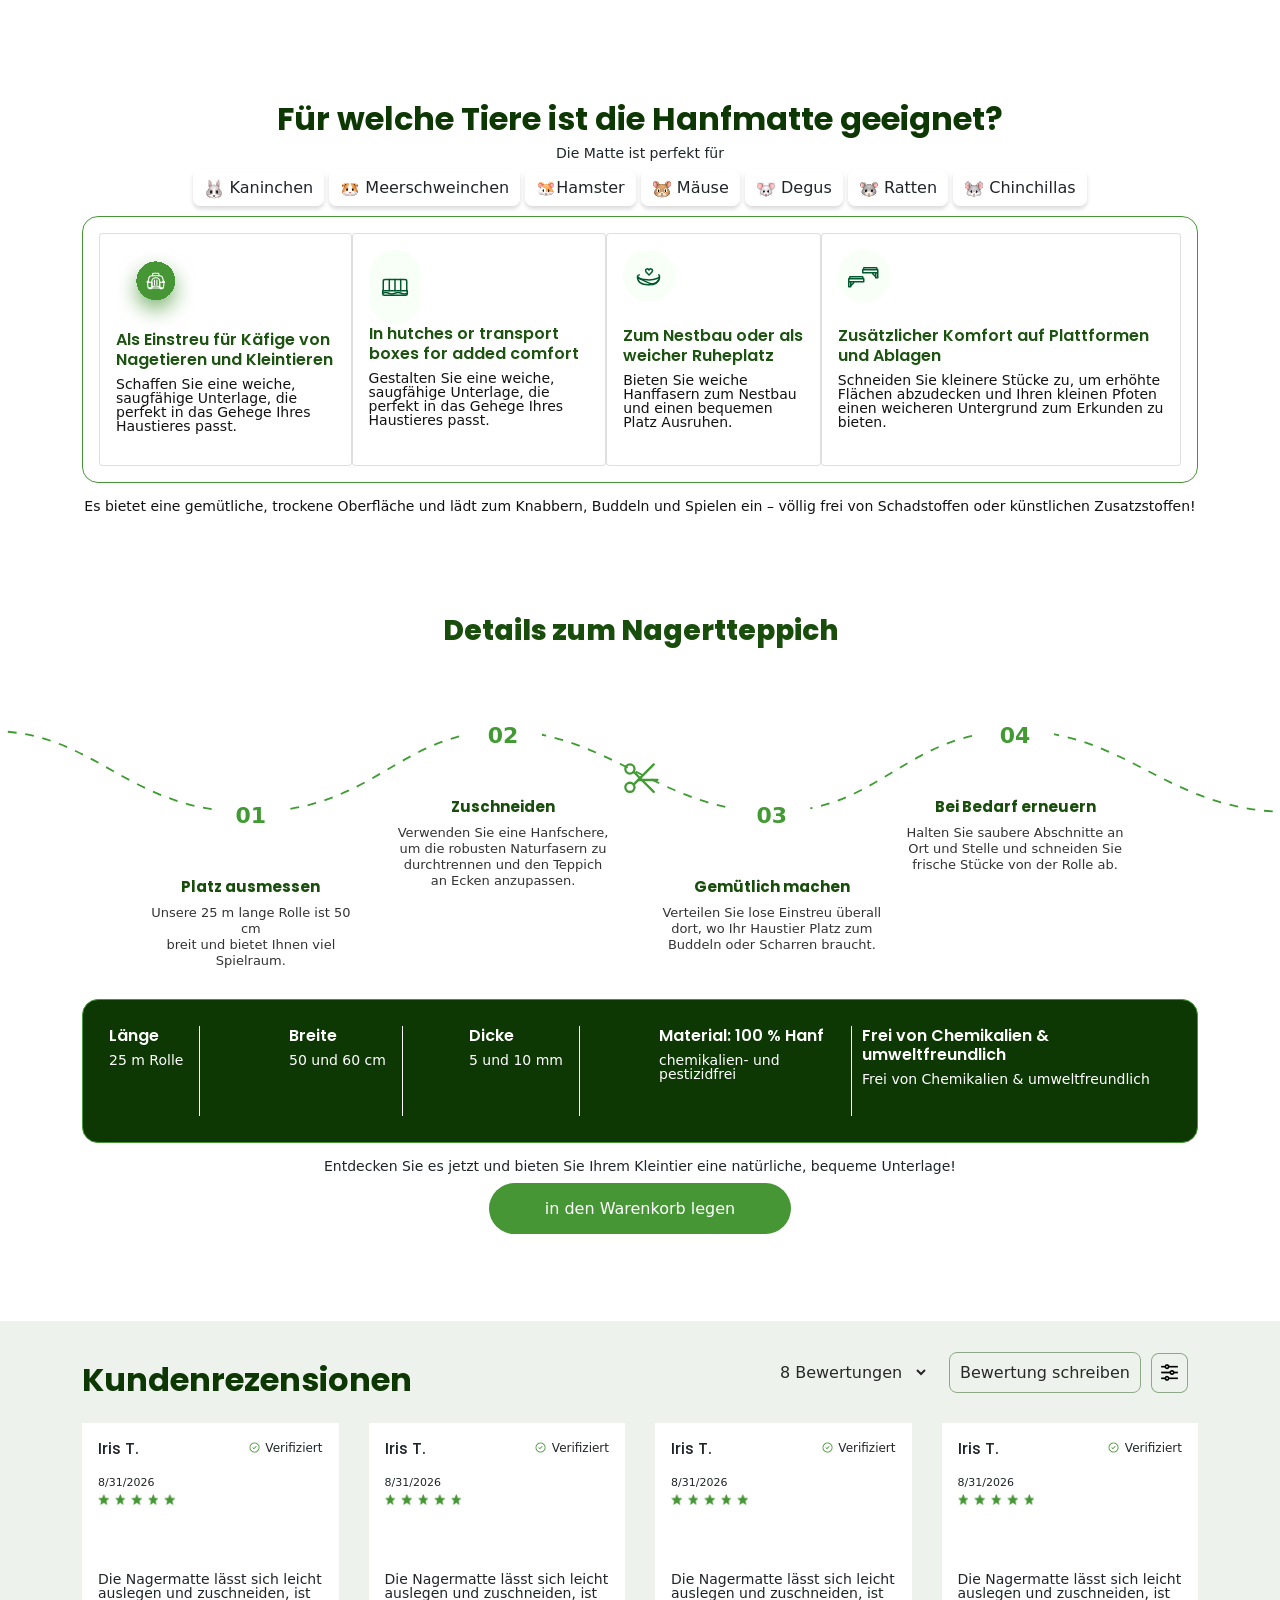
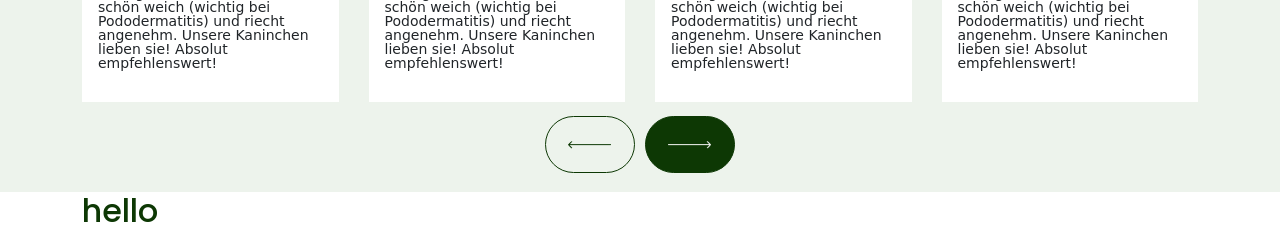
==== commit b25776a5: "Nagerteppich Web/Mobile Design" ====
--- a/Nagerteppich-boiler-code/index.html
+++ b/Nagerteppich-boiler-code/index.html
@@ -62,7 +62,7 @@
         </div>
     </section>
 
-<!-- Second Section -->
+    <!-- Second Section -->
     <section>
         <div class="nager-mt">
             <section class="rug-section">
@@ -114,7 +114,7 @@
                         <path d="M17 29L39 7" />
                         <path d="M22 24H43" />
                     </svg>
-                    
+
 
                     <!-- Step 03 -->
                     <article class="rug-step step-3">
@@ -214,151 +214,297 @@
                     </div>
                 </div>
             </div>
-            <!-- <h2>hekko</h2> -->
-
-            <div class="swiper mySwiper mt-3">
+
+            <!-- slider of 3 section -->
+
+            <div class=" swiper mySwiper mt-3 " id="web-swiper">
                 <div class="swiper-wrapper">
-                    <!-- <div class="mob-slider-views"></div> -->
-                    <div class="swiper-slide">
-                        <div class="inner-content">
-                            <div class="name">
-                                <h6>Iris T.</h6>
-                                <span class="verify-plus-img">
-                                    <img src="./images/Check Circle.png" alt="verify tick">
-                                    <span>Verifiziert</span>
-                                </span>
-                            </div>
-
-                            <div class="date">
-                                <span>8/31/2026</span>
-                            </div>
-                            <span class="stars">
-                                <img src="./images/star.png" alt="star">
-                                <img src="./images/star.png" alt="star">
-                                <img src="./images/star.png" alt="star">
-                                <img src="./images/star.png" alt="star">
-                                <img src="./images/star.png" alt="star">
-                            </span>
-                        </div>
-                        <div class="inner-paragraph mt-3">
-                            <p>Die Nagermatte lässt sich leicht auslegen und zuschneiden, ist schön weich (wichtig
-                                bei Pododermatitis) und riecht angenehm. Unsere Kaninchen lieben sie! Absolut
-                                empfehlenswert!</p>
-                        </div>
-                    </div>
-                    <div class="swiper-slide">
-                        <div class="inner-content">
-                            <div class="name">
-                                <h6>Iris T.</h6>
-                                <span class="verify-plus-img">
-                                    <img src="./images/Check Circle.png" alt="verify tick">
-                                    <span>Verifiziert</span>
-                                </span>
-                            </div>
-
-                            <div class="date">
-                                <span>8/31/2026</span>
-                            </div>
-                            <span class="stars">
-                                <img src="./images/star.png" alt="star">
-                                <img src="./images/star.png" alt="star">
-                                <img src="./images/star.png" alt="star">
-                                <img src="./images/star.png" alt="star">
-                                <img src="./images/star.png" alt="star">
-                            </span>
-                        </div>
-                        <div class="inner-paragraph mt-3">
-                            <p>Die Nagermatte lässt sich leicht auslegen und zuschneiden, ist schön weich (wichtig
-                                bei Pododermatitis) und riecht angenehm. Unsere Kaninchen lieben sie! Absolut
-                                empfehlenswert!</p>
-                        </div>
-
-                    </div>
-                    <div class="swiper-slide">
-                       <div class="inner-content">
-                            <div class="name">
-                                <h6>Iris T.</h6>
-                                <span class="verify-plus-img">
-                                    <img src="./images/Check Circle.png" alt="verify tick">
-                                    <span>Verifiziert</span>
-                                </span>
-                            </div>
-
-                            <div class="date">
-                                <span>8/31/2026</span>
-                            </div>
-                            <span class="stars">
-                                <img src="./images/star.png" alt="star">
-                                <img src="./images/star.png" alt="star">
-                                <img src="./images/star.png" alt="star">
-                                <img src="./images/star.png" alt="star">
-                                <img src="./images/star.png" alt="star">
-                            </span>
-                        </div>
-                        <div class="inner-paragraph mt-3">
-                            <p>Die Nagermatte lässt sich leicht auslegen und zuschneiden, ist schön weich (wichtig
-                                bei Pododermatitis) und riecht angenehm. Unsere Kaninchen lieben sie! Absolut
-                                empfehlenswert!</p>
-                        </div>
-
-                    </div>
-                    <div class="swiper-slide">
-                       <div class="inner-content">
-                            <div class="name">
-                                <h6>Iris T.</h6>
-                                <span class="verify-plus-img">
-                                    <img src="./images/Check Circle.png" alt="verify tick">
-                                    <span>Verifiziert</span>
-                                </span>
-                            </div>
-
-                            <div class="date">
-                                <span>8/31/2026</span>
-                            </div>
-                            <span class="stars">
-                                <img src="./images/star.png" alt="star">
-                                <img src="./images/star.png" alt="star">
-                                <img src="./images/star.png" alt="star">
-                                <img src="./images/star.png" alt="star">
-                                <img src="./images/star.png" alt="star">
-                            </span>
-                        </div>
-                        <div class="inner-paragraph mt-3">
-                            <p>Die Nagermatte lässt sich leicht auslegen und zuschneiden, ist schön weich (wichtig
-                                bei Pododermatitis) und riecht angenehm. Unsere Kaninchen lieben sie! Absolut
-                                empfehlenswert!</p>
-                        </div>
-
-                    </div>
-                    <div class="swiper-slide">
-                        <div class="inner-content">
-                            <div class="name">
-                                <h6>Iris T.</h6>
-                                <span class="verify-plus-img">
-                                    <img src="./images/Check Circle.png" alt="verify tick">
-                                    <span>Verifiziert</span>
-                                </span>
-                            </div>
-
-                            <div class="date">
-                                <span>8/31/2026</span>
-                            </div>
-                            <span class="stars">
-                                <img src="./images/star.png" alt="star">
-                                <img src="./images/star.png" alt="star">
-                                <img src="./images/star.png" alt="star">
-                                <img src="./images/star.png" alt="star">
-                                <img src="./images/star.png" alt="star">
-                            </span>
-                        </div>
-                        <div class="inner-paragraph mt-3">
-                            <p>Die Nagermatte lässt sich leicht auslegen und zuschneiden, ist schön weich (wichtig
-                                bei Pododermatitis) und riecht angenehm. Unsere Kaninchen lieben sie! Absolut
-                                empfehlenswert!</p>
-                        </div>
-                    </div>
-                </div>
-            </div>
+                    <div class="swiper-slide">
+                        <div class="inner-content">
+                            <div class="name">
+                                <h6>Iris T.</h6>
+                                <span class="verify-plus-img">
+                                    <img src="./images/Check Circle.png" alt="verify tick">
+                                    <span>Verifiziert</span>
+                                </span>
+                            </div>
+
+                            <div class="date">
+                                <span>8/31/2026</span>
+                            </div>
+                            <span class="stars">
+                                <img src="./images/star.png" alt="star">
+                                <img src="./images/star.png" alt="star">
+                                <img src="./images/star.png" alt="star">
+                                <img src="./images/star.png" alt="star">
+                                <img src="./images/star.png" alt="star">
+                            </span>
+                        </div>
+                        <div class="inner-paragraph mt-3">
+                            <p>Die Nagermatte lässt sich leicht auslegen und zuschneiden, ist schön weich (wichtig
+                                bei Pododermatitis) und riecht angenehm. Unsere Kaninchen lieben sie! Absolut
+                                empfehlenswert!</p>
+                        </div>
+                    </div>
+                    <div class="swiper-slide">
+                        <div class="inner-content">
+                            <div class="name">
+                                <h6>Iris T.</h6>
+                                <span class="verify-plus-img">
+                                    <img src="./images/Check Circle.png" alt="verify tick">
+                                    <span>Verifiziert</span>
+                                </span>
+                            </div>
+
+                            <div class="date">
+                                <span>8/31/2026</span>
+                            </div>
+                            <span class="stars">
+                                <img src="./images/star.png" alt="star">
+                                <img src="./images/star.png" alt="star">
+                                <img src="./images/star.png" alt="star">
+                                <img src="./images/star.png" alt="star">
+                                <img src="./images/star.png" alt="star">
+                            </span>
+                        </div>
+                        <div class="inner-paragraph mt-3">
+                            <p>Die Nagermatte lässt sich leicht auslegen und zuschneiden, ist schön weich (wichtig
+                                bei Pododermatitis) und riecht angenehm. Unsere Kaninchen lieben sie! Absolut
+                                empfehlenswert!</p>
+                        </div>
+
+                    </div>
+                    <div class="swiper-slide">
+                        <div class="inner-content">
+                            <div class="name">
+                                <h6>Iris T.</h6>
+                                <span class="verify-plus-img">
+                                    <img src="./images/Check Circle.png" alt="verify tick">
+                                    <span>Verifiziert</span>
+                                </span>
+                            </div>
+
+                            <div class="date">
+                                <span>8/31/2026</span>
+                            </div>
+                            <span class="stars">
+                                <img src="./images/star.png" alt="star">
+                                <img src="./images/star.png" alt="star">
+                                <img src="./images/star.png" alt="star">
+                                <img src="./images/star.png" alt="star">
+                                <img src="./images/star.png" alt="star">
+                            </span>
+                        </div>
+                        <div class="inner-paragraph mt-3">
+                            <p>Die Nagermatte lässt sich leicht auslegen und zuschneiden, ist schön weich (wichtig
+                                bei Pododermatitis) und riecht angenehm. Unsere Kaninchen lieben sie! Absolut
+                                empfehlenswert!</p>
+                        </div>
+
+                    </div>
+                    <div class="swiper-slide">
+                        <div class="inner-content">
+                            <div class="name">
+                                <h6>Iris T.</h6>
+                                <span class="verify-plus-img">
+                                    <img src="./images/Check Circle.png" alt="verify tick">
+                                    <span>Verifiziert</span>
+                                </span>
+                            </div>
+
+                            <div class="date">
+                                <span>8/31/2026</span>
+                            </div>
+                            <span class="stars">
+                                <img src="./images/star.png" alt="star">
+                                <img src="./images/star.png" alt="star">
+                                <img src="./images/star.png" alt="star">
+                                <img src="./images/star.png" alt="star">
+                                <img src="./images/star.png" alt="star">
+                            </span>
+                        </div>
+                        <div class="inner-paragraph mt-3">
+                            <p>Die Nagermatte lässt sich leicht auslegen und zuschneiden, ist schön weich (wichtig
+                                bei Pododermatitis) und riecht angenehm. Unsere Kaninchen lieben sie! Absolut
+                                empfehlenswert!</p>
+                        </div>
+
+                    </div>
+                    <div class="swiper-slide">
+                        <div class="inner-content">
+                            <div class="name">
+                                <h6>Iris T.</h6>
+                                <span class="verify-plus-img">
+                                    <img src="./images/Check Circle.png" alt="verify tick">
+                                    <span>Verifiziert</span>
+                                </span>
+                            </div>
+
+                            <div class="date">
+                                <span>8/31/2026</span>
+                            </div>
+                            <span class="stars">
+                                <img src="./images/star.png" alt="star">
+                                <img src="./images/star.png" alt="star">
+                                <img src="./images/star.png" alt="star">
+                                <img src="./images/star.png" alt="star">
+                                <img src="./images/star.png" alt="star">
+                            </span>
+                        </div>
+                        <div class="inner-paragraph mt-3">
+                            <p>Die Nagermatte lässt sich leicht auslegen und zuschneiden, ist schön weich (wichtig
+                                bei Pododermatitis) und riecht angenehm. Unsere Kaninchen lieben sie! Absolut
+                                empfehlenswert!</p>
+                        </div>
+                    </div>
+                </div>
+            </div>
+
+            <div class="mob-slider-view">
+                <div class="swiper mySwiper1 mt-3">
+                <div class="swiper-wrapper">
+                    <div class="swiper-slide">
+                        <div class="inner-content">
+                            <div class="name">
+                                <h6>Iris T.</h6>
+                                <span class="verify-plus-img">
+                                    <img src="./images/Check Circle.png" alt="verify tick">
+                                    <span>Verifiziert</span>
+                                </span>
+                            </div>
+
+                            <div class="date">
+                                <span>8/31/2026</span>
+                            </div>
+                            <span class="stars">
+                                <img src="./images/star.png" alt="star">
+                                <img src="./images/star.png" alt="star">
+                                <img src="./images/star.png" alt="star">
+                                <img src="./images/star.png" alt="star">
+                                <img src="./images/star.png" alt="star">
+                            </span>
+                        </div>
+                        <div class="inner-paragraph mt-3">
+                            <p>Die Nagermatte lässt sich leicht auslegen und zuschneiden, ist schön weich (wichtig
+                                bei Pododermatitis) und riecht angenehm. Unsere Kaninchen lieben sie! Absolut
+                                empfehlenswert!</p>
+                        </div>
+                    </div>
+                    <div class="swiper-slide">
+                        <div class="inner-content">
+                            <div class="name">
+                                <h6>Iris T.</h6>
+                                <span class="verify-plus-img">
+                                    <img src="./images/Check Circle.png" alt="verify tick">
+                                    <span>Verifiziert</span>
+                                </span>
+                            </div>
+
+                            <div class="date">
+                                <span>8/31/2026</span>
+                            </div>
+                            <span class="stars">
+                                <img src="./images/star.png" alt="star">
+                                <img src="./images/star.png" alt="star">
+                                <img src="./images/star.png" alt="star">
+                                <img src="./images/star.png" alt="star">
+                                <img src="./images/star.png" alt="star">
+                            </span>
+                        </div>
+                        <div class="inner-paragraph mt-3">
+                            <p>Die Nagermatte lässt sich leicht auslegen und zuschneiden, ist schön weich (wichtig
+                                bei Pododermatitis) und riecht angenehm. Unsere Kaninchen lieben sie! Absolut
+                                empfehlenswert!</p>
+                        </div>
+
+                    </div>
+                    <div class="swiper-slide">
+                        <div class="inner-content">
+                            <div class="name">
+                                <h6>Iris T.</h6>
+                                <span class="verify-plus-img">
+                                    <img src="./images/Check Circle.png" alt="verify tick">
+                                    <span>Verifiziert</span>
+                                </span>
+                            </div>
+
+                            <div class="date">
+                                <span>8/31/2026</span>
+                            </div>
+                            <span class="stars">
+                                <img src="./images/star.png" alt="star">
+                                <img src="./images/star.png" alt="star">
+                                <img src="./images/star.png" alt="star">
+                                <img src="./images/star.png" alt="star">
+                                <img src="./images/star.png" alt="star">
+                            </span>
+                        </div>
+                        <div class="inner-paragraph mt-3">
+                            <p>Die Nagermatte lässt sich leicht auslegen und zuschneiden, ist schön weich (wichtig
+                                bei Pododermatitis) und riecht angenehm. Unsere Kaninchen lieben sie! Absolut
+                                empfehlenswert!</p>
+                        </div>
+
+                    </div>
+                    <div class="swiper-slide">
+                        <div class="inner-content">
+                            <div class="name">
+                                <h6>Iris T.</h6>
+                                <span class="verify-plus-img">
+                                    <img src="./images/Check Circle.png" alt="verify tick">
+                                    <span>Verifiziert</span>
+                                </span>
+                            </div>
+
+                            <div class="date">
+                                <span>8/31/2026</span>
+                            </div>
+                            <span class="stars">
+                                <img src="./images/star.png" alt="star">
+                                <img src="./images/star.png" alt="star">
+                                <img src="./images/star.png" alt="star">
+                                <img src="./images/star.png" alt="star">
+                                <img src="./images/star.png" alt="star">
+                            </span>
+                        </div>
+                        <div class="inner-paragraph mt-3">
+                            <p>Die Nagermatte lässt sich leicht auslegen und zuschneiden, ist schön weich (wichtig
+                                bei Pododermatitis) und riecht angenehm. Unsere Kaninchen lieben sie! Absolut
+                                empfehlenswert!</p>
+                        </div>
+
+                    </div>
+                    <div class="swiper-slide">
+                        <div class="inner-content">
+                            <div class="name">
+                                <h6>Iris T.</h6>
+                                <span class="verify-plus-img">
+                                    <img src="./images/Check Circle.png" alt="verify tick">
+                                    <span>Verifiziert</span>
+                                </span>
+                            </div>
+
+                            <div class="date">
+                                <span>8/31/2026</span>
+                            </div>
+                            <span class="stars">
+                                <img src="./images/star.png" alt="star">
+                                <img src="./images/star.png" alt="star">
+                                <img src="./images/star.png" alt="star">
+                                <img src="./images/star.png" alt="star">
+                                <img src="./images/star.png" alt="star">
+                            </span>
+                        </div>
+                        <div class="inner-paragraph mt-3">
+                            <p>Die Nagermatte lässt sich leicht auslegen und zuschneiden, ist schön weich (wichtig
+                                bei Pododermatitis) und riecht angenehm. Unsere Kaninchen lieben sie! Absolut
+                                empfehlenswert!</p>
+                        </div>
+                    </div>
+                </div>
+            </div>
+            <div class="swiper-pagination"></div>
+        </div>
             <div class="arrows-btns">
                 <div class="swiper-button-next me-4">
                     <img src="./images/Line 8 (1).png" alt="">
@@ -369,6 +515,13 @@
             </div>
         </div>
     </section>
+
+    <!-- Fourth Section -->
+     <section>
+        <div class="container">
+            <h2>hello</h2>
+        </div>
+     </section>
 
     <!--  -->
     <script src="./js/swiper.js"></script>
--- a/Nagerteppich-boiler-code/css/custom-style.css
+++ b/Nagerteppich-boiler-code/css/custom-style.css
@@ -525,7 +525,9 @@
 }
 
 
-
+.mob-slider-view{
+    display: none;
+}
 
 
 
@@ -545,6 +547,12 @@
         width: 100%;
         overflow-x: hidden;
     }
+    .nager-mt{
+        margin-top: 50px;
+    }
+    /* .mob-section-margin{
+        margin-top: 50px;
+    } */
 
     /* First Section */
     .animals-type span {
@@ -585,7 +593,7 @@
 
     /* Third section */
     .second-slider {
-        padding: 20px 0 0 0;
+        padding: 20px 0 40px 0;
     }
 
     .sec-slider-content {
@@ -618,10 +626,12 @@
     .arrows-btns{
         display: none;
     }
-    .mob-slider-views{
-        display: flex;
-        /* flex-direction: column; */
-    }
-
+    #web-swiper{
+        display: none;
+    }
+    .mob-slider-view{
+       display: block;
+
+    }
 
 }
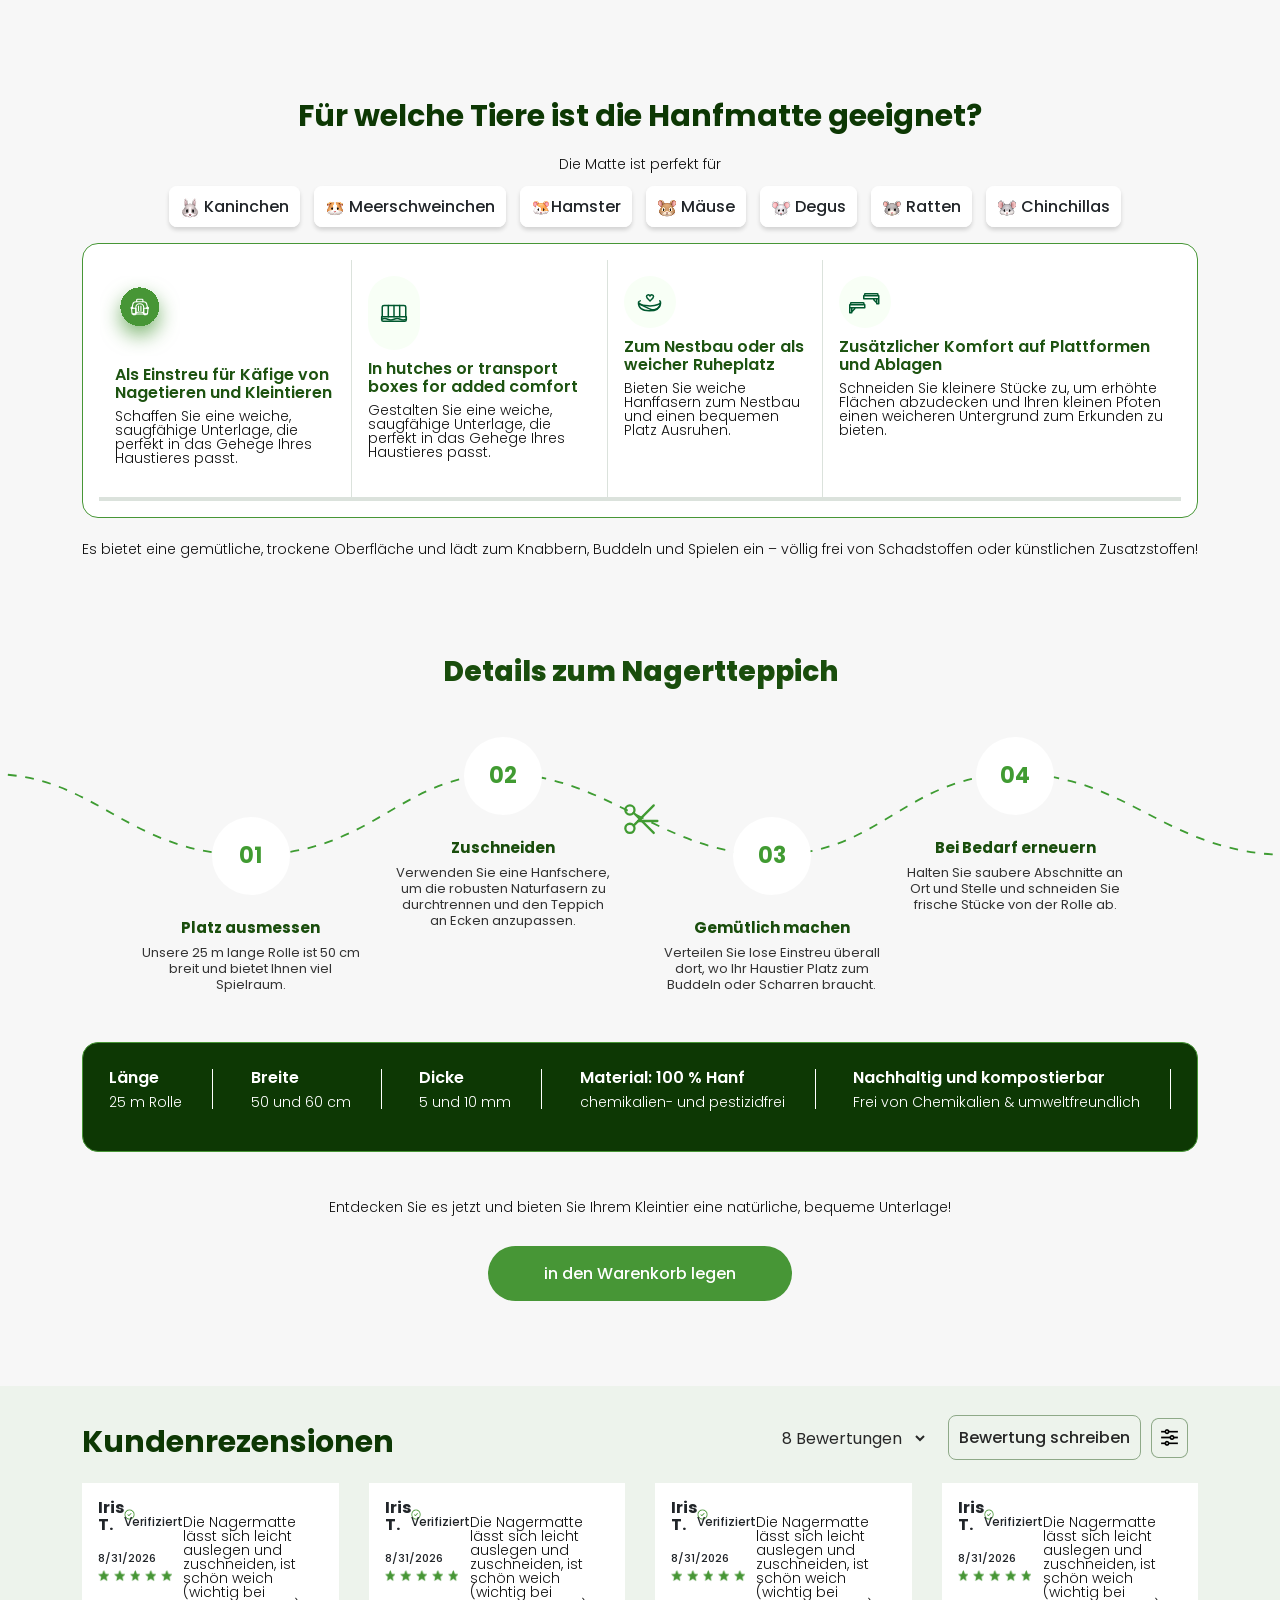
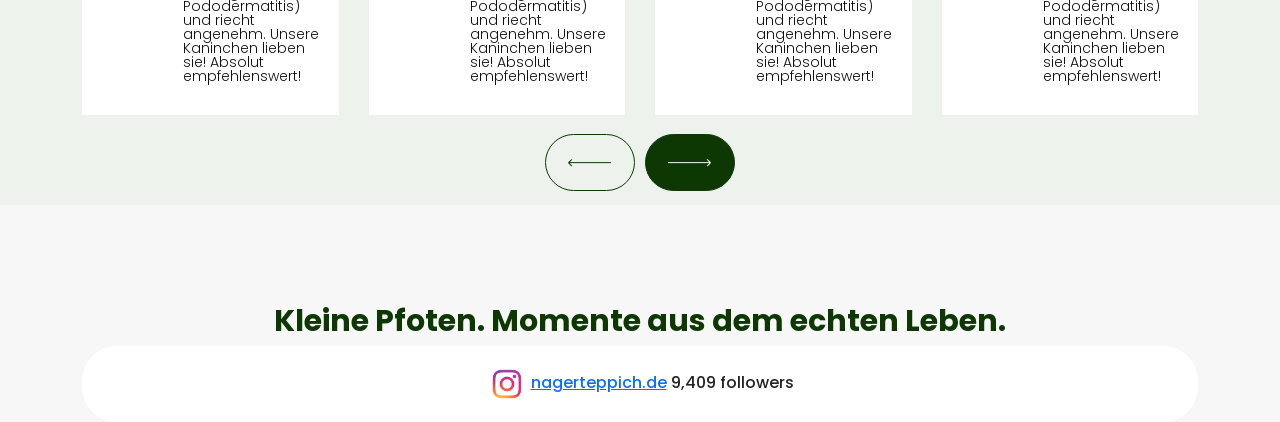
==== commit 9fdcd1c1: "Nagerteppich Web/Mobile Design" ====
--- a/Nagerteppich-boiler-code/index.html
+++ b/Nagerteppich-boiler-code/index.html
@@ -6,20 +6,20 @@
     <meta name="viewport" content="width=device-width, initial-scale=1.0">
     <title>Nagerteppich</title>
     <!-- css link -->
-    <link rel="stylesheet" href="./css/custom-style.css">
     <link rel="stylesheet" href="./css/boot.css">
     <link rel="stylesheet" href="./css/swiper.css">
+    <link rel="stylesheet" href="./css/custom-style.css">
 </head>
 
 <body>
     <!-- First Section -->
     <section class="ani-types-slider nager-mt">
         <div class="container">
-            <div class="headings text-center">
+            <div class="text-center">
                 <h2>Für welche Tiere ist die Hanfmatte geeignet?</h2>
-                <p>Die Matte ist perfekt für</p>
-            </div>
-            <div class="animals-type mt-3 text-center">
+                <p class="mt-4">Die Matte ist perfekt für</p>
+            </div>
+            <div class="animals-type mt-4 text-center">
                 <span><img src="./images/Rabbit Face.png" alt="pic"> Kaninchen</span>
                 <span><img src="./images/Pig Face.png" alt="pic"> Meerschweinchen</span>
                 <span><img src="./images/hamster.png" alt="pic">Hamster</span>
@@ -28,34 +28,34 @@
                 <span><img src="./images/Mouse Face (2).png" alt="pic"> Ratten</span>
                 <span><img src="./images/Mouse Face (3).png" alt="pic"> Chinchillas</span>
             </div>
-            <div class="slider mt-3">
-                <div class="card">
+            <div class="ani-slider mt-4">
+                <div class="ani-types-slider-card">
                     <img id="frame-img" src="./images/Frame 19.svg" alt="img">
                     <h6>Als Einstreu für Käfige von Nagetieren und Kleintieren</h3>
                         <p>Schaffen Sie eine weiche, saugfähige Unterlage, die perfekt in das Gehege Ihres Haustieres
                             passt.</p>
                 </div>
-                <div class="card">
+                <div class="ani-types-slider-card">
                     <img src="./images/book.svg" alt="img">
                     <h6>In hutches or transport boxes for added comfort</h6>
                     <p>Gestalten Sie eine weiche, saugfähige Unterlage, die perfekt in das Gehege Ihres Haustieres
                         passt.</p>
                 </div>
-                <div class="card">
+                <div class="ani-types-slider-card">
                     <img src="./images/moon.svg" alt="img">
-                    <br>
+                   
                     <h6>Zum Nestbau oder als weicher Ruheplatz</h6>
                     <p>Bieten Sie weiche Hanffasern zum Nestbau und einen bequemen Platz Ausruhen.</p>
                 </div>
-                <div class="card">
+                <div class="ani-types-slider-card">
                     <img src="./images/g.svg" alt="">
-                    <br>
+                   
                     <h6>Zusätzlicher Komfort auf Plattformen und Ablagen</h6>
                     <p>Schneiden Sie kleinere Stücke zu, um erhöhte Flächen abzudecken und Ihren kleinen Pfoten einen
                         weicheren Untergrund zum Erkunden zu bieten.</p>
                 </div>
             </div>
-            <div class="ani-end-para mt-3 text-center" id="mob-view">
+            <div class="ani-end-para mt-4 text-center" id="mob-view">
                 <p>Es bietet eine gemütliche, trockene Oberfläche und lädt zum Knabbern, Buddeln und Spielen ein –
                     völlig frei von Schadstoffen oder künstlichen Zusatzstoffen!</p>
             </div>
@@ -144,47 +144,43 @@
         <!--  -->
         <div class="container mt-3">
             <div class="end-con">
-                <div class="mob-card-view">
-                    <div class="cards">
-                        <div class="cards-inner-content">
+                <!-- <div class="mob-card-view"> -->
+                    <div class="end-con-cards">
+                        <div class="end-con-cards-inner-content">
                             <h6>Länge</h6>
                             <p>25 m Rolle</p>
                         </div>
-                        <div class="line"></div>
-                    </div>
-                    <div class="cards">
-                        <div class="cards-inner-content">
+                    </div>
+                    <div class="end-con-cards">
+                        <div class="end-con-cards-inner-content">
 
                             <h6>Breite</h6>
                             <p>50 und 60 cm</p>
                         </div>
-                        <div class="line"></div>
-                    </div>
-                    <div class="cards">
-                        <div class="cards-inner-content">
+                    </div>
+                    <div class="end-con-cards">
+                        <div class="end-con-cards-inner-content">
                             <h6>Dicke</h6>
                             <p>5 und 10 mm</p>
                         </div>
-                        <div class="line"></div>
-                    </div>
-                </div>
-                <div class="cards">
-                    <div class="cards-inner-content">
+                    </div>
+                <!-- </div> -->
+                <div class="end-con-cards">
+                    <div class="end-con-cards-inner-content">
                         <h6>Material: 100 % Hanf</h6>
                         <p>chemikalien- und pestizidfrei</p>
                     </div>
-                    <div class="line mob-line"></div>
-                </div>
-                <div class="cards">
-                    <div class="cards-inner-content">
-                        <h6>Frei von Chemikalien & umweltfreundlich</h6>
+                </div>
+                <div class="end-con-cards">
+                    <div class="end-con-cards-inner-content">
+                        <h6>Nachhaltig und kompostierbar</h6>
                         <p>Frei von Chemikalien & umweltfreundlich</p>
                     </div>
                 </div>
             </div>
-            <p class="mt-3 text-center" id="end-sec-para">Entdecken Sie es jetzt und bieten Sie Ihrem Kleintier eine
+            <p class="mt-5 text-center" id="end-sec-para">Entdecken Sie es jetzt und bieten Sie Ihrem Kleintier eine
                 natürliche, bequeme Unterlage!</p>
-            <div class="end-sec-btn text-center mt-4">
+            <div class="end-sec-btn text-center mt-5">
                 <a href="#">in den Warenkorb legen</a>
             </div>
         </div>
@@ -517,9 +513,14 @@
     </section>
 
     <!-- Fourth Section -->
-     <section>
-        <div class="container">
-            <h2>hello</h2>
+     <section class="videos nager-mt">
+        <div class="container text-center">
+            <h2>Kleine Pfoten. Momente aus dem echten Leben.</h2>
+            <div class="insta-link text-center">
+                <img src="./images/insta.svg" alt="inst">
+                <a href="#">nagerteppich.de</a>
+                <span>9,409 followers</span>
+            </div>
         </div>
      </section>
 
--- a/Nagerteppich-boiler-code/css/custom-style.css
+++ b/Nagerteppich-boiler-code/css/custom-style.css
@@ -113,9 +113,9 @@
 }
 
 body {
-    background-color: var(--negar-body-color);
     font-family: var(--neger-body-font);
     font-weight: 500;
+    background-color: var(--negar-body-color);
 }
 
 h1,
@@ -137,6 +137,8 @@
 p {
     font-size: var(--negar-font-p);
     line-height: 1;
+    font-weight: 300;
+    color: var(--negar-dark-color);
 }
 
 h1 {
@@ -146,19 +148,12 @@
 h2 {
     font-size: var(--negar-font-h2);
     color: var(--negar-primary-color);
-}
+    font-weight: 700;
+}
+
 
 .nager-mt {
     margin-top: 100px;
-}
-
-
-.headings h2 {
-    font-weight: 700;
-}
-
-.headings p {
-    font-weight: 300;
 }
 
 .animals-type span {
@@ -167,6 +162,7 @@
     box-shadow: var(--nager-animal-box-shadow);
     background-color: var(--negar-light-color);
     border: 1px solid var(--negar-light-color);
+    margin-left: 10px;
 }
 
 .animals-type span img {
@@ -174,7 +170,7 @@
 }
 
 
-.slider {
+.ani-slider {
     display: flex;
     border: 1px solid var(--negar-star-light);
     padding: 16px;
@@ -184,41 +180,38 @@
 }
 
 
-.card {
-    border: none;
+.ani-types-slider-card {
+    border: 0;
     border-right: 1px solid var(--negar--light-border);
     border-bottom: 2px solid var(--negar--light-border);
-    padding: 16px;
-    /* background-color: red; */
-}
-
-.card img{
+    border-bottom-width:4px;
+    padding: 16px;   
+}
+.ani-types-slider-card:last-child{
+    border-right: 0;
+}
+
+.ani-types-slider-card img{
     width: 52px;
-    /* margin-bottom: 20px; */
+    margin-bottom: 10px;
 }
 
 #frame-img{
-    /* position: relative;
-    right: 15px; */
+    position: relative;
+    right: 15px;
     width: 80px;
 }
-.card:hover {
-    border-bottom: 2px solid var(--negar-star-light);
-}
-
-.card h6 {
+.ani-types-slider-card:hover {
+    border-bottom: 4px solid var(--negar-star-light);
+}
+
+.ani-types-slider-card h6 {
     font-weight: 600;
     color: var(--negar-text-green);
 }
 
-.ani-end-para p,
-.card p {
-    font-weight: 300;
-    color: var(--negar-dark-color);
-}
-
-
-/*  */
+
+/* 2 section */
 .rug-section {
     position: relative;
     width: 100%;
@@ -337,44 +330,33 @@
 /* second section End part   */
 .end-con {
     display: flex;
-    width: auto;
-    gap: 10px;
+    align-items: center;
+    justify-content: space-between;
+    gap: 24px;
     border: 1px solid var(--negar-star-light);
     padding: 26px;
     border-radius: var(--nager-border-sixteen);
     color: var(--negar-light-color);
-    background-color: var(--negar-primary-color);
+    background-color: var(--negar-primary-color);    
+}
+
+
+.end-con-cards-inner-content {
+     padding-right: 30px;
+    border-right: 1px solid var(--negar-light-color);
+}
     
-}
-
-.line {
-    height: 90px;
-    width: 0;
-    color: white;
-    border-right: 1px solid #fff;
-}
-
-
-.cards {
-    border: none;
-    display: flex;
-    /* align-items: flex-start; */
-    /* justify-content: center; */
-}
-
-.cards-inner-content {
-    padding-right: 16px;
-   
-}
-
-.cards h6 {
+.end-con-cards:last-child{
+    border-right:0 ;
+}
+
+.end-con-cards h6 {
     font-weight: 600;
     font-size: var(--nager-border-sixteen);
 }
 
-.cards p,
-#end-sec-para {
-    font-weight: 300;
+.end-con-cards p{
+    color: var(--negar-light-color);
 }
 
 .end-sec-btn a {
@@ -401,9 +383,7 @@
 
 /* Second Slider */
 
-.second-slider h2 {
-    font-weight: 700;
-}
+
 
 .second-slider {
     height: auto;
@@ -530,8 +510,20 @@
 }
 
 
-
-
+/* Fourth Section */
+.videos{
+    background-color: var(--negar-body-color);
+}
+
+.videos h2{
+    font-weight: 700;
+}
+.insta-link{
+    background-color: var(--negar-light-color);
+    border: 1px solid var(--negar-light-color);
+    padding: 17px 6px;
+    border-radius: 34px;
+}
 
 
 
@@ -550,24 +542,28 @@
     .nager-mt{
         margin-top: 50px;
     }
-    /* .mob-section-margin{
-        margin-top: 50px;
-    } */
 
     /* First Section */
     .animals-type span {
         line-height: 3;
     }
 
-    .slider {
+    .ani-slider {
         flex-direction: column;
-
-    }
-
-    .card,
+    }
+    .ani-types-slider-card{
+         border-right: 0;
+    }
+    #frame-img{
+    position: relative;
+    right: 15px;
+    width: 80px;
+}
+
+    /* .card,
     .cards {
         border-right: none;
-    }
+    } */
 
     #mob-view {
         display: none;
@@ -633,5 +629,7 @@
        display: block;
 
     }
-
+    .animals-type span{
+        margin-left: 20px;
+    }
 }
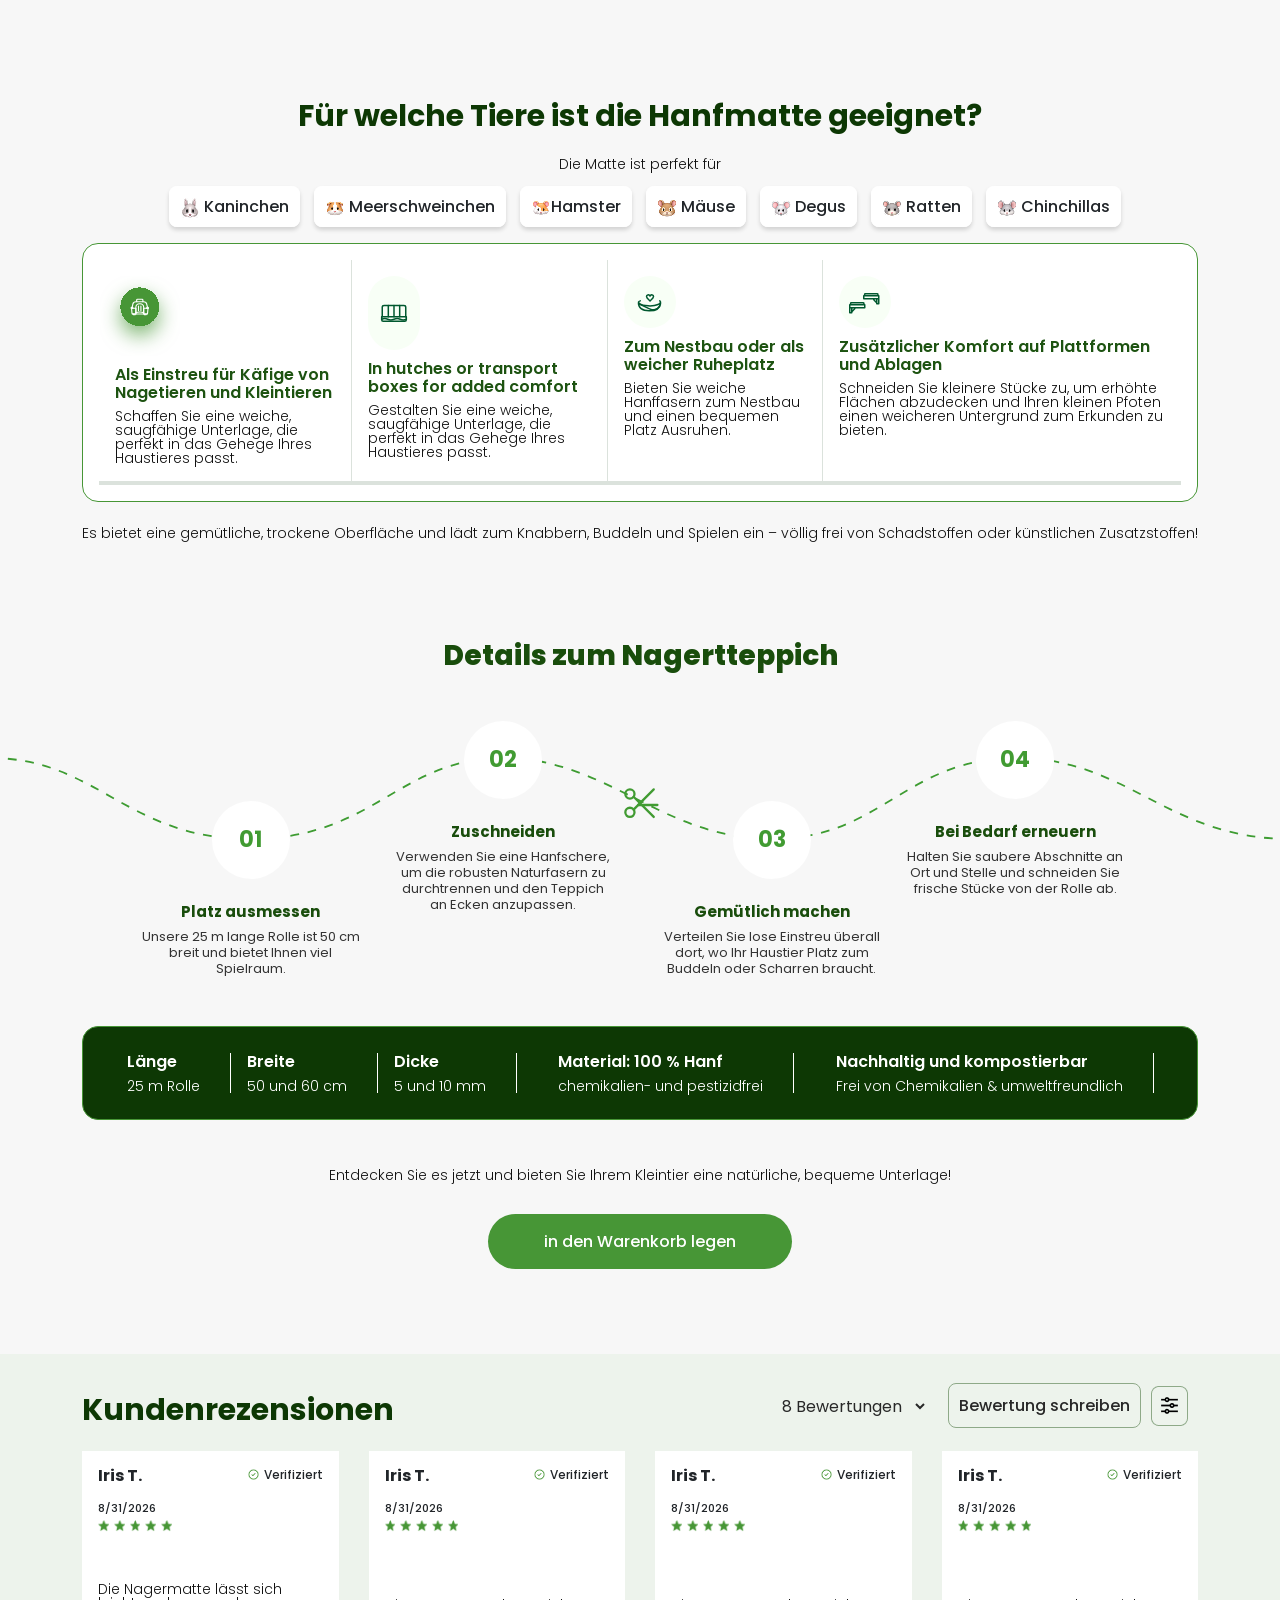
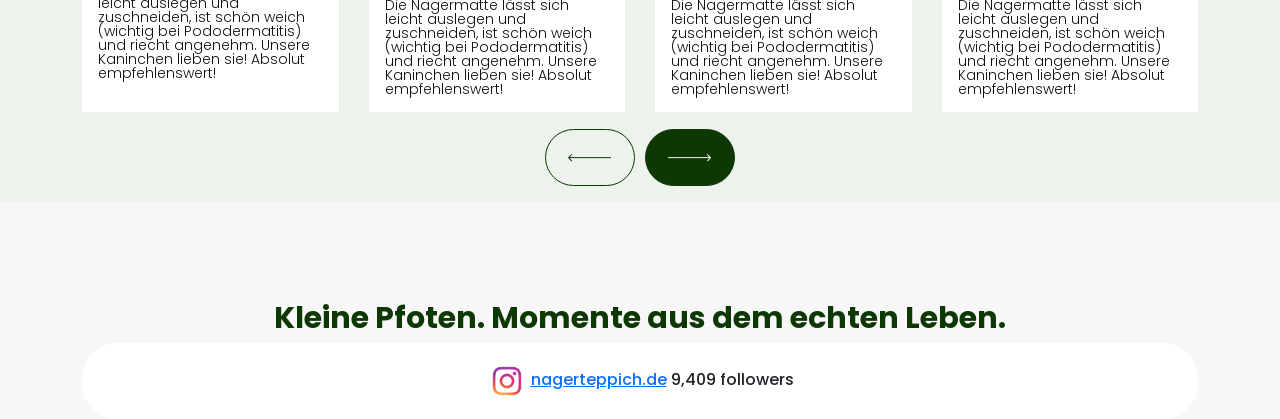
==== commit 5b2c7e80: "Nagertepicch web/Mobile Responsive Design" ====
--- a/Nagerteppich-boiler-code/index.html
+++ b/Nagerteppich-boiler-code/index.html
@@ -144,27 +144,26 @@
         <!--  -->
         <div class="container mt-3">
             <div class="end-con">
-                <!-- <div class="mob-card-view"> -->
+                <div class="mob-card-view">
                     <div class="end-con-cards">
-                        <div class="end-con-cards-inner-content">
+                        <div class="end-con-cards-inner-content ">
                             <h6>Länge</h6>
                             <p>25 m Rolle</p>
                         </div>
                     </div>
                     <div class="end-con-cards">
-                        <div class="end-con-cards-inner-content">
-
+                        <div class="end-con-cards-inner-content ms-3">
                             <h6>Breite</h6>
                             <p>50 und 60 cm</p>
                         </div>
                     </div>
                     <div class="end-con-cards">
-                        <div class="end-con-cards-inner-content">
+                        <div class="end-con-cards-inner-content ms-3">
                             <h6>Dicke</h6>
                             <p>5 und 10 mm</p>
                         </div>
                     </div>
-                <!-- </div> -->
+                </div>
                 <div class="end-con-cards">
                     <div class="end-con-cards-inner-content">
                         <h6>Material: 100 % Hanf</h6>
@@ -213,120 +212,120 @@
 
             <!-- slider of 3 section -->
 
-            <div class=" swiper mySwiper mt-3 " id="web-swiper">
-                <div class="swiper-wrapper">
-                    <div class="swiper-slide">
-                        <div class="inner-content">
-                            <div class="name">
-                                <h6>Iris T.</h6>
-                                <span class="verify-plus-img">
-                                    <img src="./images/Check Circle.png" alt="verify tick">
-                                    <span>Verifiziert</span>
-                                </span>
-                            </div>
-
-                            <div class="date">
-                                <span>8/31/2026</span>
-                            </div>
-                            <span class="stars">
-                                <img src="./images/star.png" alt="star">
-                                <img src="./images/star.png" alt="star">
-                                <img src="./images/star.png" alt="star">
-                                <img src="./images/star.png" alt="star">
-                                <img src="./images/star.png" alt="star">
-                            </span>
-                        </div>
-                        <div class="inner-paragraph mt-3">
-                            <p>Die Nagermatte lässt sich leicht auslegen und zuschneiden, ist schön weich (wichtig
-                                bei Pododermatitis) und riecht angenehm. Unsere Kaninchen lieben sie! Absolut
-                                empfehlenswert!</p>
-                        </div>
-                    </div>
-                    <div class="swiper-slide">
-                        <div class="inner-content">
-                            <div class="name">
-                                <h6>Iris T.</h6>
-                                <span class="verify-plus-img">
-                                    <img src="./images/Check Circle.png" alt="verify tick">
-                                    <span>Verifiziert</span>
-                                </span>
-                            </div>
-
-                            <div class="date">
-                                <span>8/31/2026</span>
-                            </div>
-                            <span class="stars">
-                                <img src="./images/star.png" alt="star">
-                                <img src="./images/star.png" alt="star">
-                                <img src="./images/star.png" alt="star">
-                                <img src="./images/star.png" alt="star">
-                                <img src="./images/star.png" alt="star">
-                            </span>
-                        </div>
-                        <div class="inner-paragraph mt-3">
-                            <p>Die Nagermatte lässt sich leicht auslegen und zuschneiden, ist schön weich (wichtig
-                                bei Pododermatitis) und riecht angenehm. Unsere Kaninchen lieben sie! Absolut
-                                empfehlenswert!</p>
-                        </div>
-
-                    </div>
-                    <div class="swiper-slide">
-                        <div class="inner-content">
-                            <div class="name">
-                                <h6>Iris T.</h6>
-                                <span class="verify-plus-img">
-                                    <img src="./images/Check Circle.png" alt="verify tick">
-                                    <span>Verifiziert</span>
-                                </span>
-                            </div>
-
-                            <div class="date">
-                                <span>8/31/2026</span>
-                            </div>
-                            <span class="stars">
-                                <img src="./images/star.png" alt="star">
-                                <img src="./images/star.png" alt="star">
-                                <img src="./images/star.png" alt="star">
-                                <img src="./images/star.png" alt="star">
-                                <img src="./images/star.png" alt="star">
-                            </span>
-                        </div>
-                        <div class="inner-paragraph mt-3">
-                            <p>Die Nagermatte lässt sich leicht auslegen und zuschneiden, ist schön weich (wichtig
-                                bei Pododermatitis) und riecht angenehm. Unsere Kaninchen lieben sie! Absolut
-                                empfehlenswert!</p>
-                        </div>
-
-                    </div>
-                    <div class="swiper-slide">
-                        <div class="inner-content">
-                            <div class="name">
-                                <h6>Iris T.</h6>
-                                <span class="verify-plus-img">
-                                    <img src="./images/Check Circle.png" alt="verify tick">
-                                    <span>Verifiziert</span>
-                                </span>
-                            </div>
-
-                            <div class="date">
-                                <span>8/31/2026</span>
-                            </div>
-                            <span class="stars">
-                                <img src="./images/star.png" alt="star">
-                                <img src="./images/star.png" alt="star">
-                                <img src="./images/star.png" alt="star">
-                                <img src="./images/star.png" alt="star">
-                                <img src="./images/star.png" alt="star">
-                            </span>
-                        </div>
-                        <div class="inner-paragraph mt-3">
-                            <p>Die Nagermatte lässt sich leicht auslegen und zuschneiden, ist schön weich (wichtig
-                                bei Pododermatitis) und riecht angenehm. Unsere Kaninchen lieben sie! Absolut
-                                empfehlenswert!</p>
-                        </div>
-
-                    </div>
-                    <div class="swiper-slide">
+            <div class="swiper mySwiper mt-3 " id="web-swiper">
+                <div class="swiper-wrapper ">
+                    <div class="swiper-slide third-section ">
+                        <div class="inner-content">
+                            <div class="name">
+                                <h6>Iris T.</h6>
+                                <span class="verify-plus-img">
+                                    <img src="./images/Check Circle.png" alt="verify tick">
+                                    <span>Verifiziert</span>
+                                </span>
+                            </div>
+
+                            <div class="date">
+                                <span>8/31/2026</span>
+                            </div>
+                            <span class="stars">
+                                <img src="./images/star.png" alt="star">
+                                <img src="./images/star.png" alt="star">
+                                <img src="./images/star.png" alt="star">
+                                <img src="./images/star.png" alt="star">
+                                <img src="./images/star.png" alt="star">
+                            </span>
+                        </div>
+                        <div class="inner-paragraph">
+                            <p>Die Nagermatte lässt sich leicht auslegen und zuschneiden, ist schön weich (wichtig
+                                bei Pododermatitis) und riecht angenehm. Unsere Kaninchen lieben sie! Absolut
+                                empfehlenswert!</p>
+                        </div>
+                    </div>
+                    <div class="swiper-slide third-section">
+                        <div class="inner-content">
+                            <div class="name">
+                                <h6>Iris T.</h6>
+                                <span class="verify-plus-img">
+                                    <img src="./images/Check Circle.png" alt="verify tick">
+                                    <span>Verifiziert</span>
+                                </span>
+                            </div>
+
+                            <div class="date">
+                                <span>8/31/2026</span>
+                            </div>
+                            <span class="stars">
+                                <img src="./images/star.png" alt="star">
+                                <img src="./images/star.png" alt="star">
+                                <img src="./images/star.png" alt="star">
+                                <img src="./images/star.png" alt="star">
+                                <img src="./images/star.png" alt="star">
+                            </span>
+                        </div>
+                        <div class="inner-paragraph mt-3">
+                            <p>Die Nagermatte lässt sich leicht auslegen und zuschneiden, ist schön weich (wichtig
+                                bei Pododermatitis) und riecht angenehm. Unsere Kaninchen lieben sie! Absolut
+                                empfehlenswert!</p>
+                        </div>
+
+                    </div>
+                    <div class="swiper-slide third-section">
+                        <div class="inner-content">
+                            <div class="name">
+                                <h6>Iris T.</h6>
+                                <span class="verify-plus-img">
+                                    <img src="./images/Check Circle.png" alt="verify tick">
+                                    <span>Verifiziert</span>
+                                </span>
+                            </div>
+
+                            <div class="date">
+                                <span>8/31/2026</span>
+                            </div>
+                            <span class="stars">
+                                <img src="./images/star.png" alt="star">
+                                <img src="./images/star.png" alt="star">
+                                <img src="./images/star.png" alt="star">
+                                <img src="./images/star.png" alt="star">
+                                <img src="./images/star.png" alt="star">
+                            </span>
+                        </div>
+                        <div class="inner-paragraph mt-3">
+                            <p>Die Nagermatte lässt sich leicht auslegen und zuschneiden, ist schön weich (wichtig
+                                bei Pododermatitis) und riecht angenehm. Unsere Kaninchen lieben sie! Absolut
+                                empfehlenswert!</p>
+                        </div>
+
+                    </div>
+                    <div class="swiper-slide third-section">
+                        <div class="inner-content">
+                            <div class="name">
+                                <h6>Iris T.</h6>
+                                <span class="verify-plus-img">
+                                    <img src="./images/Check Circle.png" alt="verify tick">
+                                    <span>Verifiziert</span>
+                                </span>
+                            </div>
+
+                            <div class="date">
+                                <span>8/31/2026</span>
+                            </div>
+                            <span class="stars">
+                                <img src="./images/star.png" alt="star">
+                                <img src="./images/star.png" alt="star">
+                                <img src="./images/star.png" alt="star">
+                                <img src="./images/star.png" alt="star">
+                                <img src="./images/star.png" alt="star">
+                            </span>
+                        </div>
+                        <div class="inner-paragraph mt-3">
+                            <p>Die Nagermatte lässt sich leicht auslegen und zuschneiden, ist schön weich (wichtig
+                                bei Pododermatitis) und riecht angenehm. Unsere Kaninchen lieben sie! Absolut
+                                empfehlenswert!</p>
+                        </div>
+
+                    </div>
+                    <div class="swiper-slide third-section">
                         <div class="inner-content">
                             <div class="name">
                                 <h6>Iris T.</h6>
--- a/Nagerteppich-boiler-code/css/custom-style.css
+++ b/Nagerteppich-boiler-code/css/custom-style.css
@@ -139,6 +139,7 @@
     line-height: 1;
     font-weight: 300;
     color: var(--negar-dark-color);
+    margin: 0;
 }
 
 h1 {
@@ -184,23 +185,25 @@
     border: 0;
     border-right: 1px solid var(--negar--light-border);
     border-bottom: 2px solid var(--negar--light-border);
-    border-bottom-width:4px;
-    padding: 16px;   
-}
-.ani-types-slider-card:last-child{
+    border-bottom-width: 4px;
+    padding: 16px;
+}
+
+.ani-types-slider-card:last-child {
     border-right: 0;
 }
 
-.ani-types-slider-card img{
+.ani-types-slider-card img {
     width: 52px;
     margin-bottom: 10px;
 }
 
-#frame-img{
+#frame-img {
     position: relative;
     right: 15px;
     width: 80px;
 }
+
 .ani-types-slider-card:hover {
     border-bottom: 4px solid var(--negar-star-light);
 }
@@ -331,23 +334,23 @@
 .end-con {
     display: flex;
     align-items: center;
-    justify-content: space-between;
+    justify-content: space-evenly;
     gap: 24px;
     border: 1px solid var(--negar-star-light);
     padding: 26px;
     border-radius: var(--nager-border-sixteen);
     color: var(--negar-light-color);
-    background-color: var(--negar-primary-color);    
+    background-color: var(--negar-primary-color);
 }
 
 
 .end-con-cards-inner-content {
-     padding-right: 30px;
+    padding-right: 30px;
     border-right: 1px solid var(--negar-light-color);
 }
-    
-.end-con-cards:last-child{
-    border-right:0 ;
+
+.end-con-cards:last-child {
+    border-right: 0;
 }
 
 .end-con-cards h6 {
@@ -355,7 +358,7 @@
     font-size: var(--nager-border-sixteen);
 }
 
-.end-con-cards p{
+.end-con-cards p {
     color: var(--negar-light-color);
 }
 
@@ -441,10 +444,14 @@
 .swiper-slide {
     font-size: 18px;
     background: #fff;
-    display: flex;
     padding: 16px;
-}
-
+    height: auto;
+}
+
+.third-section {
+    display: flex;
+    flex-direction: column;
+}
 
 .inner-content {
     display: flex;
@@ -505,20 +512,21 @@
 }
 
 
-.mob-slider-view{
+.mob-slider-view {
     display: none;
 }
 
 
 /* Fourth Section */
-.videos{
+.videos {
     background-color: var(--negar-body-color);
 }
 
-.videos h2{
+.videos h2 {
     font-weight: 700;
 }
-.insta-link{
+
+.insta-link {
     background-color: var(--negar-light-color);
     border: 1px solid var(--negar-light-color);
     padding: 17px 6px;
@@ -539,7 +547,8 @@
         width: 100%;
         overflow-x: hidden;
     }
-    .nager-mt{
+
+    .nager-mt {
         margin-top: 50px;
     }
 
@@ -551,14 +560,16 @@
     .ani-slider {
         flex-direction: column;
     }
-    .ani-types-slider-card{
-         border-right: 0;
-    }
-    #frame-img{
-    position: relative;
-    right: 15px;
-    width: 80px;
-}
+
+    .ani-types-slider-card {
+        border-right: 0;
+    }
+
+    #frame-img {
+        position: relative;
+        right: 15px;
+        width: 80px;
+    }
 
     /* .card,
     .cards {
@@ -567,6 +578,7 @@
 
     #mob-view {
         display: none;
+
     }
 
     /* 2 Section */
@@ -577,14 +589,16 @@
 
     .mob-card-view {
         display: flex;
-    }
-
-    .mob-line {
-        display: none;
-    }
-
-    .mob-card-view .cards {
-        width: 109px;
+        align-items: flex-start;
+    }
+
+    .mob-card-view .end-con-cards-inner-content {
+        padding-right: 14px;
+        border-right: 1px solid var(--negar-light-color);
+    }
+
+    .end-con-cards-inner-content {
+        border-right: none;
     }
 
     /* Third section */
@@ -614,22 +628,22 @@
         line-height: 3;
     }
 
-    .line {
-        height: 50px;
-    }
 
     /* Slider  */
-    .arrows-btns{
+    .arrows-btns {
         display: none;
     }
-    #web-swiper{
+
+    #web-swiper {
         display: none;
     }
-    .mob-slider-view{
-       display: block;
-
-    }
-    .animals-type span{
+
+    .mob-slider-view {
+        display: block;
+
+    }
+
+    .animals-type span {
         margin-left: 20px;
     }
 }
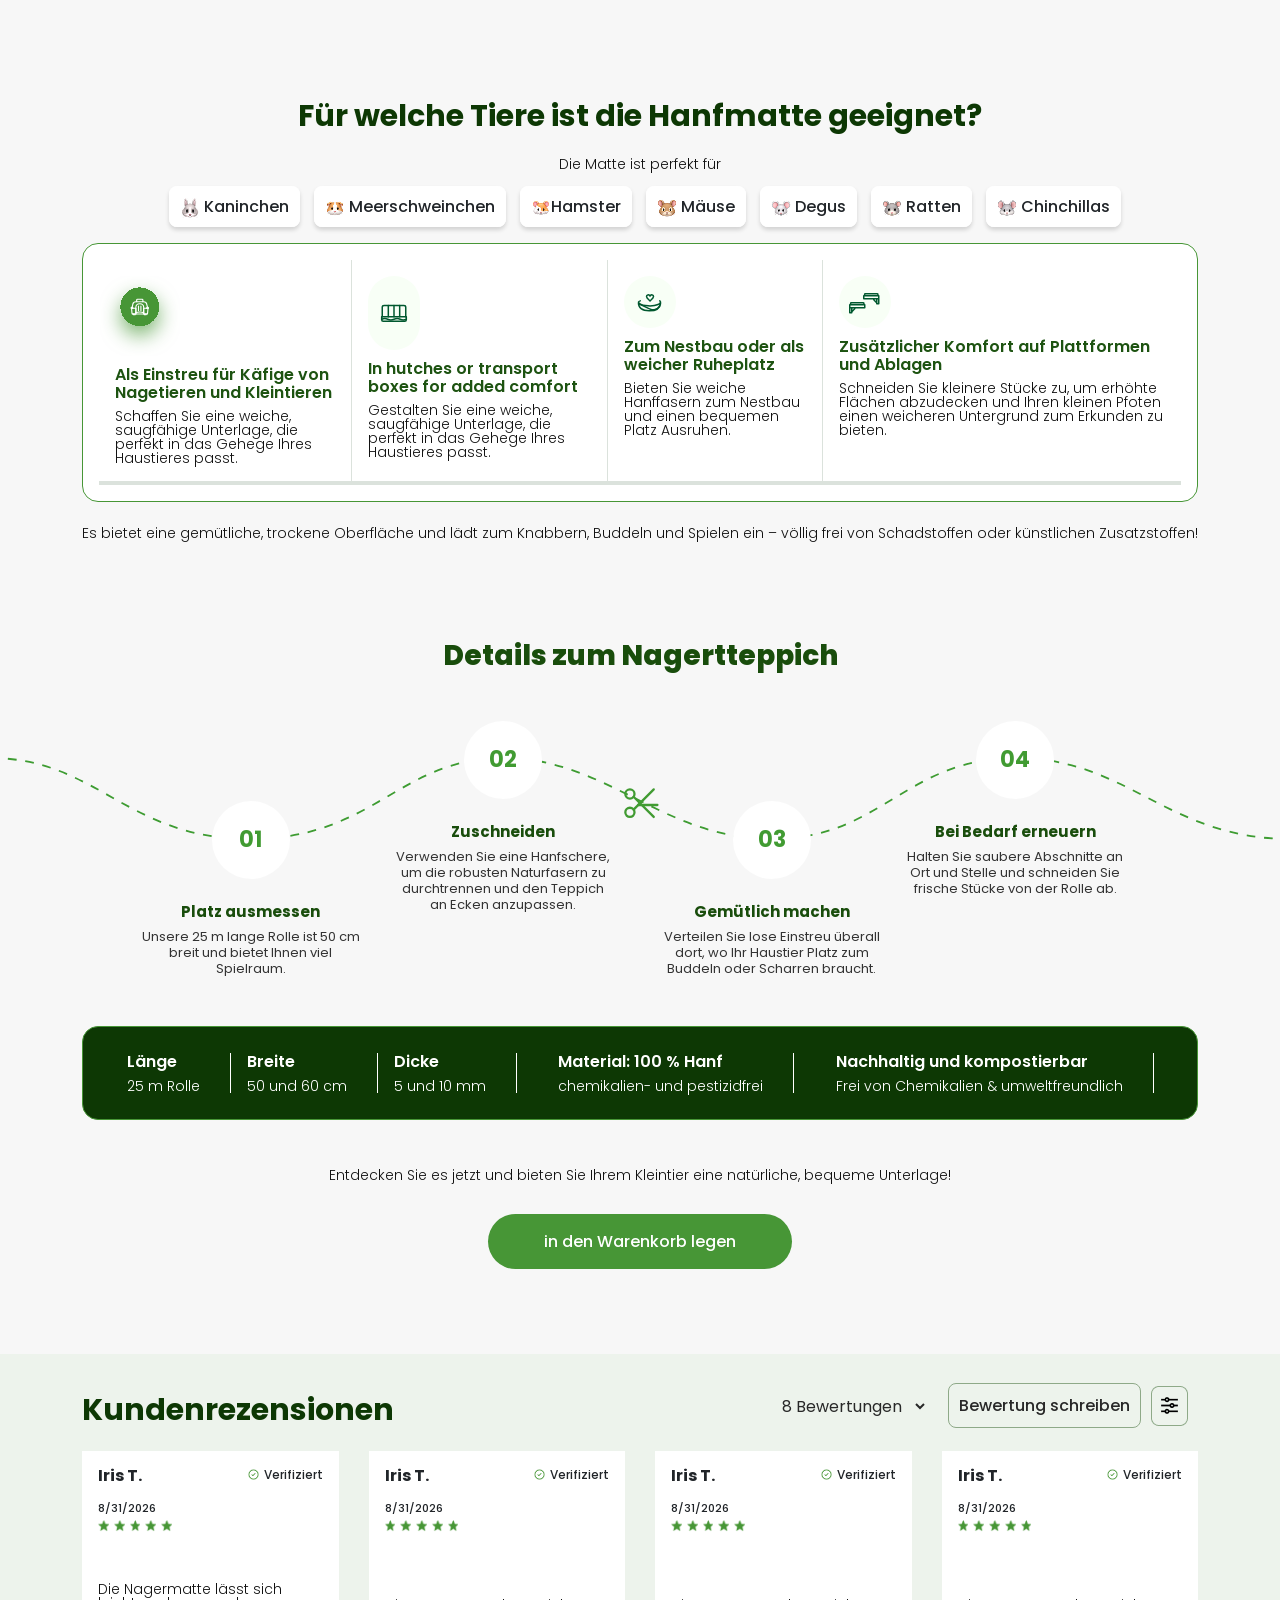
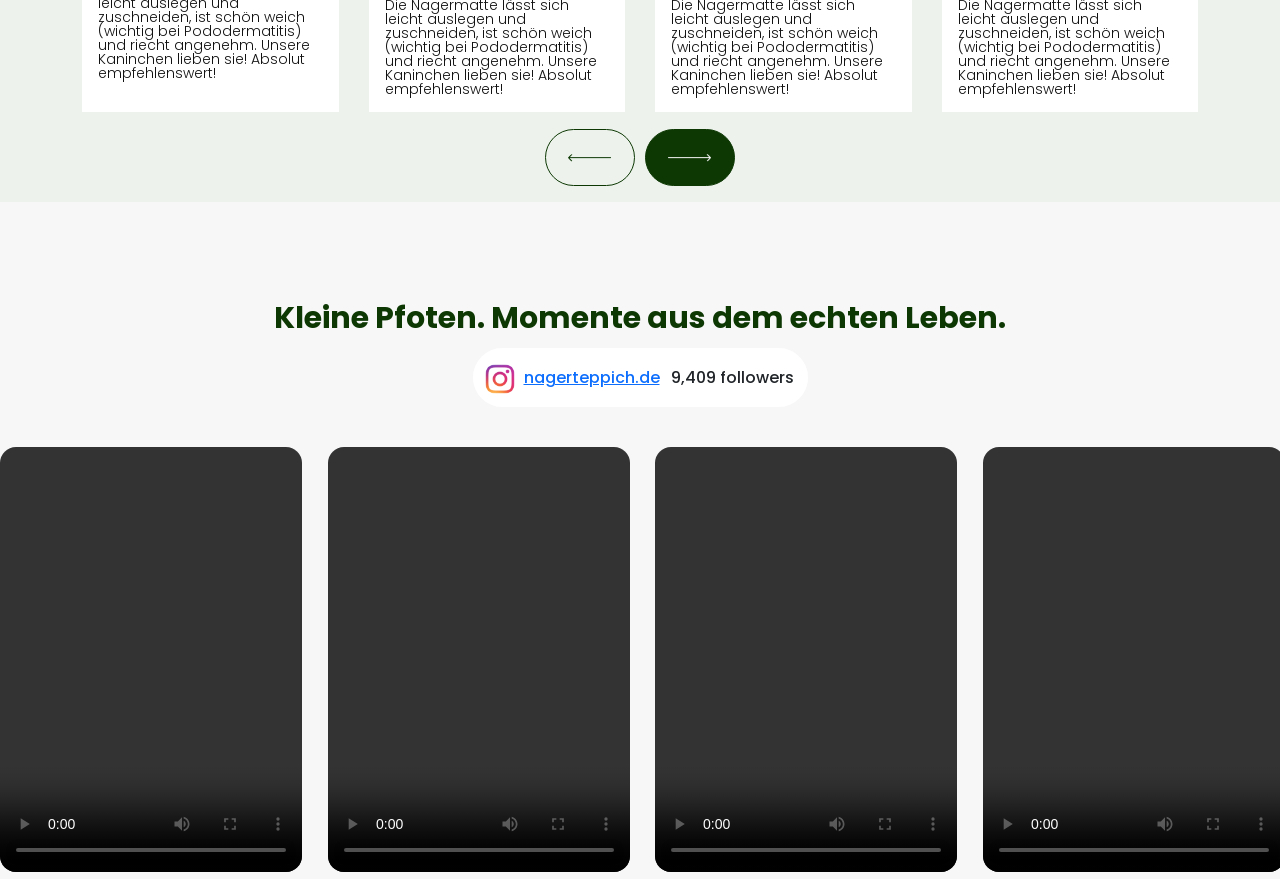
==== commit 1b6cee29: "Nagertepicch web/Mobile Responsive Design" ====
--- a/Nagerteppich-boiler-code/index.html
+++ b/Nagerteppich-boiler-code/index.html
@@ -43,13 +43,13 @@
                 </div>
                 <div class="ani-types-slider-card">
                     <img src="./images/moon.svg" alt="img">
-                   
+
                     <h6>Zum Nestbau oder als weicher Ruheplatz</h6>
                     <p>Bieten Sie weiche Hanffasern zum Nestbau und einen bequemen Platz Ausruhen.</p>
                 </div>
                 <div class="ani-types-slider-card">
                     <img src="./images/g.svg" alt="">
-                   
+
                     <h6>Zusätzlicher Komfort auf Plattformen und Ablagen</h6>
                     <p>Schneiden Sie kleinere Stücke zu, um erhöhte Flächen abzudecken und Ihren kleinen Pfoten einen
                         weicheren Untergrund zum Erkunden zu bieten.</p>
@@ -357,149 +357,149 @@
 
             <div class="mob-slider-view">
                 <div class="swiper mySwiper1 mt-3">
-                <div class="swiper-wrapper">
-                    <div class="swiper-slide">
-                        <div class="inner-content">
-                            <div class="name">
-                                <h6>Iris T.</h6>
-                                <span class="verify-plus-img">
-                                    <img src="./images/Check Circle.png" alt="verify tick">
-                                    <span>Verifiziert</span>
-                                </span>
-                            </div>
-
-                            <div class="date">
-                                <span>8/31/2026</span>
-                            </div>
-                            <span class="stars">
-                                <img src="./images/star.png" alt="star">
-                                <img src="./images/star.png" alt="star">
-                                <img src="./images/star.png" alt="star">
-                                <img src="./images/star.png" alt="star">
-                                <img src="./images/star.png" alt="star">
-                            </span>
-                        </div>
-                        <div class="inner-paragraph mt-3">
-                            <p>Die Nagermatte lässt sich leicht auslegen und zuschneiden, ist schön weich (wichtig
-                                bei Pododermatitis) und riecht angenehm. Unsere Kaninchen lieben sie! Absolut
-                                empfehlenswert!</p>
-                        </div>
-                    </div>
-                    <div class="swiper-slide">
-                        <div class="inner-content">
-                            <div class="name">
-                                <h6>Iris T.</h6>
-                                <span class="verify-plus-img">
-                                    <img src="./images/Check Circle.png" alt="verify tick">
-                                    <span>Verifiziert</span>
-                                </span>
-                            </div>
-
-                            <div class="date">
-                                <span>8/31/2026</span>
-                            </div>
-                            <span class="stars">
-                                <img src="./images/star.png" alt="star">
-                                <img src="./images/star.png" alt="star">
-                                <img src="./images/star.png" alt="star">
-                                <img src="./images/star.png" alt="star">
-                                <img src="./images/star.png" alt="star">
-                            </span>
-                        </div>
-                        <div class="inner-paragraph mt-3">
-                            <p>Die Nagermatte lässt sich leicht auslegen und zuschneiden, ist schön weich (wichtig
-                                bei Pododermatitis) und riecht angenehm. Unsere Kaninchen lieben sie! Absolut
-                                empfehlenswert!</p>
-                        </div>
-
-                    </div>
-                    <div class="swiper-slide">
-                        <div class="inner-content">
-                            <div class="name">
-                                <h6>Iris T.</h6>
-                                <span class="verify-plus-img">
-                                    <img src="./images/Check Circle.png" alt="verify tick">
-                                    <span>Verifiziert</span>
-                                </span>
-                            </div>
-
-                            <div class="date">
-                                <span>8/31/2026</span>
-                            </div>
-                            <span class="stars">
-                                <img src="./images/star.png" alt="star">
-                                <img src="./images/star.png" alt="star">
-                                <img src="./images/star.png" alt="star">
-                                <img src="./images/star.png" alt="star">
-                                <img src="./images/star.png" alt="star">
-                            </span>
-                        </div>
-                        <div class="inner-paragraph mt-3">
-                            <p>Die Nagermatte lässt sich leicht auslegen und zuschneiden, ist schön weich (wichtig
-                                bei Pododermatitis) und riecht angenehm. Unsere Kaninchen lieben sie! Absolut
-                                empfehlenswert!</p>
-                        </div>
-
-                    </div>
-                    <div class="swiper-slide">
-                        <div class="inner-content">
-                            <div class="name">
-                                <h6>Iris T.</h6>
-                                <span class="verify-plus-img">
-                                    <img src="./images/Check Circle.png" alt="verify tick">
-                                    <span>Verifiziert</span>
-                                </span>
-                            </div>
-
-                            <div class="date">
-                                <span>8/31/2026</span>
-                            </div>
-                            <span class="stars">
-                                <img src="./images/star.png" alt="star">
-                                <img src="./images/star.png" alt="star">
-                                <img src="./images/star.png" alt="star">
-                                <img src="./images/star.png" alt="star">
-                                <img src="./images/star.png" alt="star">
-                            </span>
-                        </div>
-                        <div class="inner-paragraph mt-3">
-                            <p>Die Nagermatte lässt sich leicht auslegen und zuschneiden, ist schön weich (wichtig
-                                bei Pododermatitis) und riecht angenehm. Unsere Kaninchen lieben sie! Absolut
-                                empfehlenswert!</p>
-                        </div>
-
-                    </div>
-                    <div class="swiper-slide">
-                        <div class="inner-content">
-                            <div class="name">
-                                <h6>Iris T.</h6>
-                                <span class="verify-plus-img">
-                                    <img src="./images/Check Circle.png" alt="verify tick">
-                                    <span>Verifiziert</span>
-                                </span>
-                            </div>
-
-                            <div class="date">
-                                <span>8/31/2026</span>
-                            </div>
-                            <span class="stars">
-                                <img src="./images/star.png" alt="star">
-                                <img src="./images/star.png" alt="star">
-                                <img src="./images/star.png" alt="star">
-                                <img src="./images/star.png" alt="star">
-                                <img src="./images/star.png" alt="star">
-                            </span>
-                        </div>
-                        <div class="inner-paragraph mt-3">
-                            <p>Die Nagermatte lässt sich leicht auslegen und zuschneiden, ist schön weich (wichtig
-                                bei Pododermatitis) und riecht angenehm. Unsere Kaninchen lieben sie! Absolut
-                                empfehlenswert!</p>
-                        </div>
-                    </div>
-                </div>
-            </div>
-            <div class="swiper-pagination"></div>
-        </div>
+                    <div class="swiper-wrapper">
+                        <div class="swiper-slide">
+                            <div class="inner-content">
+                                <div class="name">
+                                    <h6>Iris T.</h6>
+                                    <span class="verify-plus-img">
+                                        <img src="./images/Check Circle.png" alt="verify tick">
+                                        <span>Verifiziert</span>
+                                    </span>
+                                </div>
+
+                                <div class="date">
+                                    <span>8/31/2026</span>
+                                </div>
+                                <span class="stars">
+                                    <img src="./images/star.png" alt="star">
+                                    <img src="./images/star.png" alt="star">
+                                    <img src="./images/star.png" alt="star">
+                                    <img src="./images/star.png" alt="star">
+                                    <img src="./images/star.png" alt="star">
+                                </span>
+                            </div>
+                            <div class="inner-paragraph mt-3">
+                                <p>Die Nagermatte lässt sich leicht auslegen und zuschneiden, ist schön weich (wichtig
+                                    bei Pododermatitis) und riecht angenehm. Unsere Kaninchen lieben sie! Absolut
+                                    empfehlenswert!</p>
+                            </div>
+                        </div>
+                        <div class="swiper-slide">
+                            <div class="inner-content">
+                                <div class="name">
+                                    <h6>Iris T.</h6>
+                                    <span class="verify-plus-img">
+                                        <img src="./images/Check Circle.png" alt="verify tick">
+                                        <span>Verifiziert</span>
+                                    </span>
+                                </div>
+
+                                <div class="date">
+                                    <span>8/31/2026</span>
+                                </div>
+                                <span class="stars">
+                                    <img src="./images/star.png" alt="star">
+                                    <img src="./images/star.png" alt="star">
+                                    <img src="./images/star.png" alt="star">
+                                    <img src="./images/star.png" alt="star">
+                                    <img src="./images/star.png" alt="star">
+                                </span>
+                            </div>
+                            <div class="inner-paragraph mt-3">
+                                <p>Die Nagermatte lässt sich leicht auslegen und zuschneiden, ist schön weich (wichtig
+                                    bei Pododermatitis) und riecht angenehm. Unsere Kaninchen lieben sie! Absolut
+                                    empfehlenswert!</p>
+                            </div>
+
+                        </div>
+                        <div class="swiper-slide">
+                            <div class="inner-content">
+                                <div class="name">
+                                    <h6>Iris T.</h6>
+                                    <span class="verify-plus-img">
+                                        <img src="./images/Check Circle.png" alt="verify tick">
+                                        <span>Verifiziert</span>
+                                    </span>
+                                </div>
+
+                                <div class="date">
+                                    <span>8/31/2026</span>
+                                </div>
+                                <span class="stars">
+                                    <img src="./images/star.png" alt="star">
+                                    <img src="./images/star.png" alt="star">
+                                    <img src="./images/star.png" alt="star">
+                                    <img src="./images/star.png" alt="star">
+                                    <img src="./images/star.png" alt="star">
+                                </span>
+                            </div>
+                            <div class="inner-paragraph mt-3">
+                                <p>Die Nagermatte lässt sich leicht auslegen und zuschneiden, ist schön weich (wichtig
+                                    bei Pododermatitis) und riecht angenehm. Unsere Kaninchen lieben sie! Absolut
+                                    empfehlenswert!</p>
+                            </div>
+
+                        </div>
+                        <div class="swiper-slide">
+                            <div class="inner-content">
+                                <div class="name">
+                                    <h6>Iris T.</h6>
+                                    <span class="verify-plus-img">
+                                        <img src="./images/Check Circle.png" alt="verify tick">
+                                        <span>Verifiziert</span>
+                                    </span>
+                                </div>
+
+                                <div class="date">
+                                    <span>8/31/2026</span>
+                                </div>
+                                <span class="stars">
+                                    <img src="./images/star.png" alt="star">
+                                    <img src="./images/star.png" alt="star">
+                                    <img src="./images/star.png" alt="star">
+                                    <img src="./images/star.png" alt="star">
+                                    <img src="./images/star.png" alt="star">
+                                </span>
+                            </div>
+                            <div class="inner-paragraph mt-3">
+                                <p>Die Nagermatte lässt sich leicht auslegen und zuschneiden, ist schön weich (wichtig
+                                    bei Pododermatitis) und riecht angenehm. Unsere Kaninchen lieben sie! Absolut
+                                    empfehlenswert!</p>
+                            </div>
+
+                        </div>
+                        <div class="swiper-slide">
+                            <div class="inner-content">
+                                <div class="name">
+                                    <h6>Iris T.</h6>
+                                    <span class="verify-plus-img">
+                                        <img src="./images/Check Circle.png" alt="verify tick">
+                                        <span>Verifiziert</span>
+                                    </span>
+                                </div>
+
+                                <div class="date">
+                                    <span>8/31/2026</span>
+                                </div>
+                                <span class="stars">
+                                    <img src="./images/star.png" alt="star">
+                                    <img src="./images/star.png" alt="star">
+                                    <img src="./images/star.png" alt="star">
+                                    <img src="./images/star.png" alt="star">
+                                    <img src="./images/star.png" alt="star">
+                                </span>
+                            </div>
+                            <div class="inner-paragraph mt-3">
+                                <p>Die Nagermatte lässt sich leicht auslegen und zuschneiden, ist schön weich (wichtig
+                                    bei Pododermatitis) und riecht angenehm. Unsere Kaninchen lieben sie! Absolut
+                                    empfehlenswert!</p>
+                            </div>
+                        </div>
+                    </div>
+                </div>
+                <div class="swiper-pagination-one text-center"></div>
+            </div>
             <div class="arrows-btns">
                 <div class="swiper-button-next me-4">
                     <img src="./images/Line 8 (1).png" alt="">
@@ -512,20 +512,71 @@
     </section>
 
     <!-- Fourth Section -->
-     <section class="videos nager-mt">
+    <section class="fourth-section nager-mt">
         <div class="container text-center">
             <h2>Kleine Pfoten. Momente aus dem echten Leben.</h2>
-            <div class="insta-link text-center">
-                <img src="./images/insta.svg" alt="inst">
-                <a href="#">nagerteppich.de</a>
-                <span>9,409 followers</span>
-            </div>
-        </div>
-     </section>
-
+            <div class="insta-link mt-4">
+                <span class="details">
+                    <img src="./images/insta.svg" alt="inst">
+                    <a href="#">nagerteppich.de</a>
+                    <span>9,409 followers</span>
+                </span>
+            </div>
+
+        </div>
+        <!-- Video Swiper -->
+        <div class="swiper myVideoSwiper mt-5 " id="web-video-slider">
+            <div class="swiper-wrapper">
+                <div class="swiper-slide ">
+                    <video src="" controls>Video1</video>
+                </div>
+                <div class="swiper-slide">
+                    <video src="" controls>Video 2</video>
+                </div>
+                <div class="swiper-slide">
+                    <video src="" controls>Video 3</video>
+                </div>
+                <div class="swiper-slide">
+                    <video src="" controls>Video 4</video>
+                </div>
+                <div class="swiper-slide">
+                    <video src="" controls>Video 5</video>
+                </div>
+            </div>
+        </div>
+
+        <div class="swiper myMobVideoSwiper mt-4 " id="mob-video-slider">
+            <div class="swiper-wrapper">
+                <div class="swiper-slide">
+                    <video src="" controls>Video1</video>
+                </div>
+                <div class="swiper-slide">
+                    <video src="" controls>Video 3</video>
+                </div>
+                <div class="swiper-slide">
+                    <video src="" controls>Video 4</video>
+                </div>
+                <div class="swiper-slide">
+                    <video src="" controls>Video 5</video>
+                </div>
+            </div>
+            <div class="swiper-pagination-second text-center"></div>
+        </div>
+    </section>
+
+    <!-- Five Section -->
+    <!-- <section class="">
+        <div class="container">
+            <h2>Hello</h2>
+            <div class="curve-line-design">
+                lineslines
+            </div>
+            <h2>Hello</h2>
+        </div>
+      </section> -->
     <!--  -->
+    <script src="./js/boot.js"></script>
     <script src="./js/swiper.js"></script>
-    <script src="./js/boot.js"></script>
     <script src="./js/custom-script.js"></script>
 </body>
 
--- a/Nagerteppich-boiler-code/css/custom-style.css
+++ b/Nagerteppich-boiler-code/css/custom-style.css
@@ -349,8 +349,8 @@
     border-right: 1px solid var(--negar-light-color);
 }
 
-.end-con-cards:last-child {
-    border-right: 0;
+.end-con:last-child {
+    border-right: none;
 }
 
 .end-con-cards h6 {
@@ -441,7 +441,7 @@
 /*  */
 
 
-.swiper-slide {
+.second-slider .swiper-slide {
     font-size: 18px;
     background: #fff;
     padding: 16px;
@@ -518,22 +518,34 @@
 
 
 /* Fourth Section */
-.videos {
-    background-color: var(--negar-body-color);
-}
-
-.videos h2 {
-    font-weight: 700;
-}
-
-.insta-link {
+
+.insta-link span {
     background-color: var(--negar-light-color);
     border: 1px solid var(--negar-light-color);
     padding: 17px 6px;
     border-radius: 34px;
 }
 
-
+/* video swiper */
+
+/* .fourth-section .swiper{
+    background-color: none;
+} */
+.fourth-section video {
+    width: 302px;
+    height: 425px;
+    border-radius: var(--nager-border-sixteen);
+}
+
+#mob-video-slider {
+    display: none;
+}
+
+
+/* 5th Section */
+.curve-line-design {
+    border-top: 5px dashed black;
+}
 
 
 
@@ -571,11 +583,6 @@
         width: 80px;
     }
 
-    /* .card,
-    .cards {
-        border-right: none;
-    } */
-
     #mob-view {
         display: none;
 
@@ -646,4 +653,22 @@
     .animals-type span {
         margin-left: 20px;
     }
+
+    /* 4th Section */
+    #web-video-slider {
+        display: none;
+    }
+
+    #mob-video-slider {
+        display: block;
+        /* padding: 0px 0 50px 0; */
+    }
+
+    .fourth-section video {
+        width: 243px;
+        height: 342px;
+    }
+    /* .swiper-pagination {
+        color: #479636;
+    } */
 }
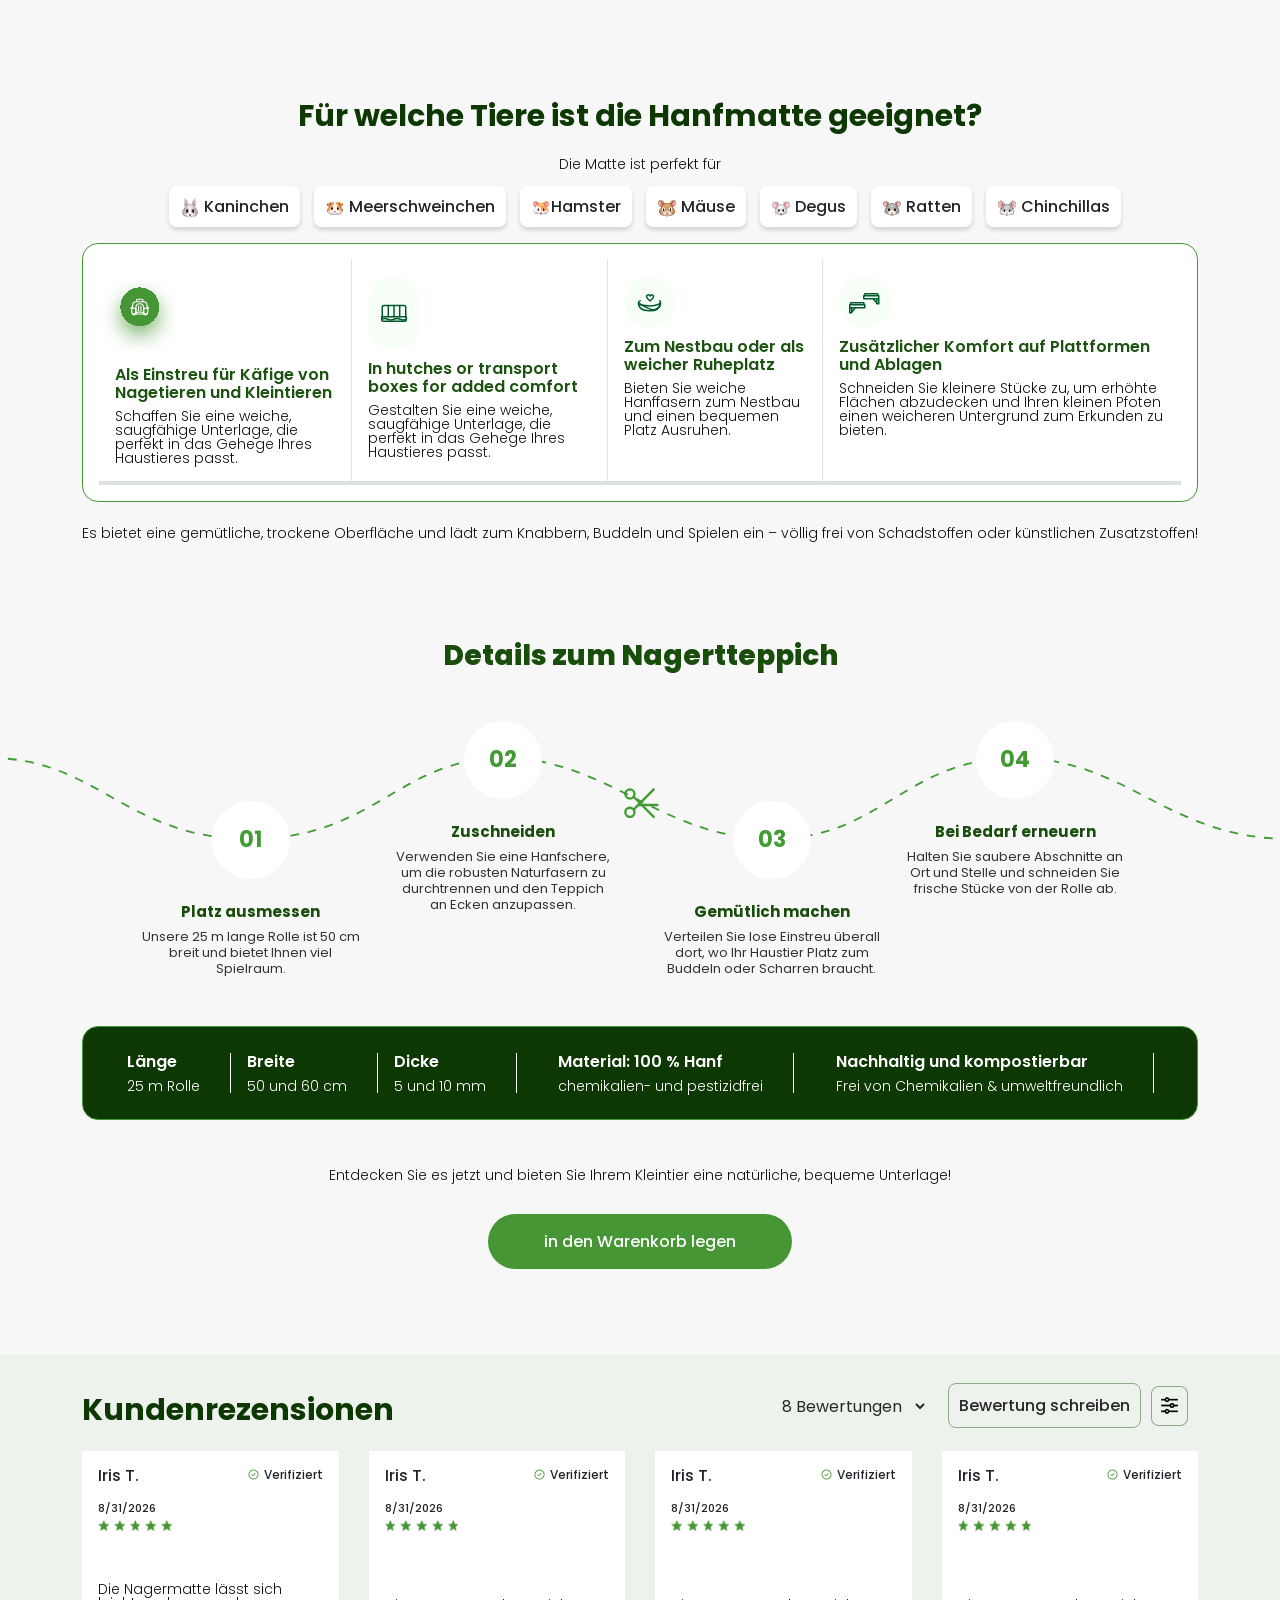
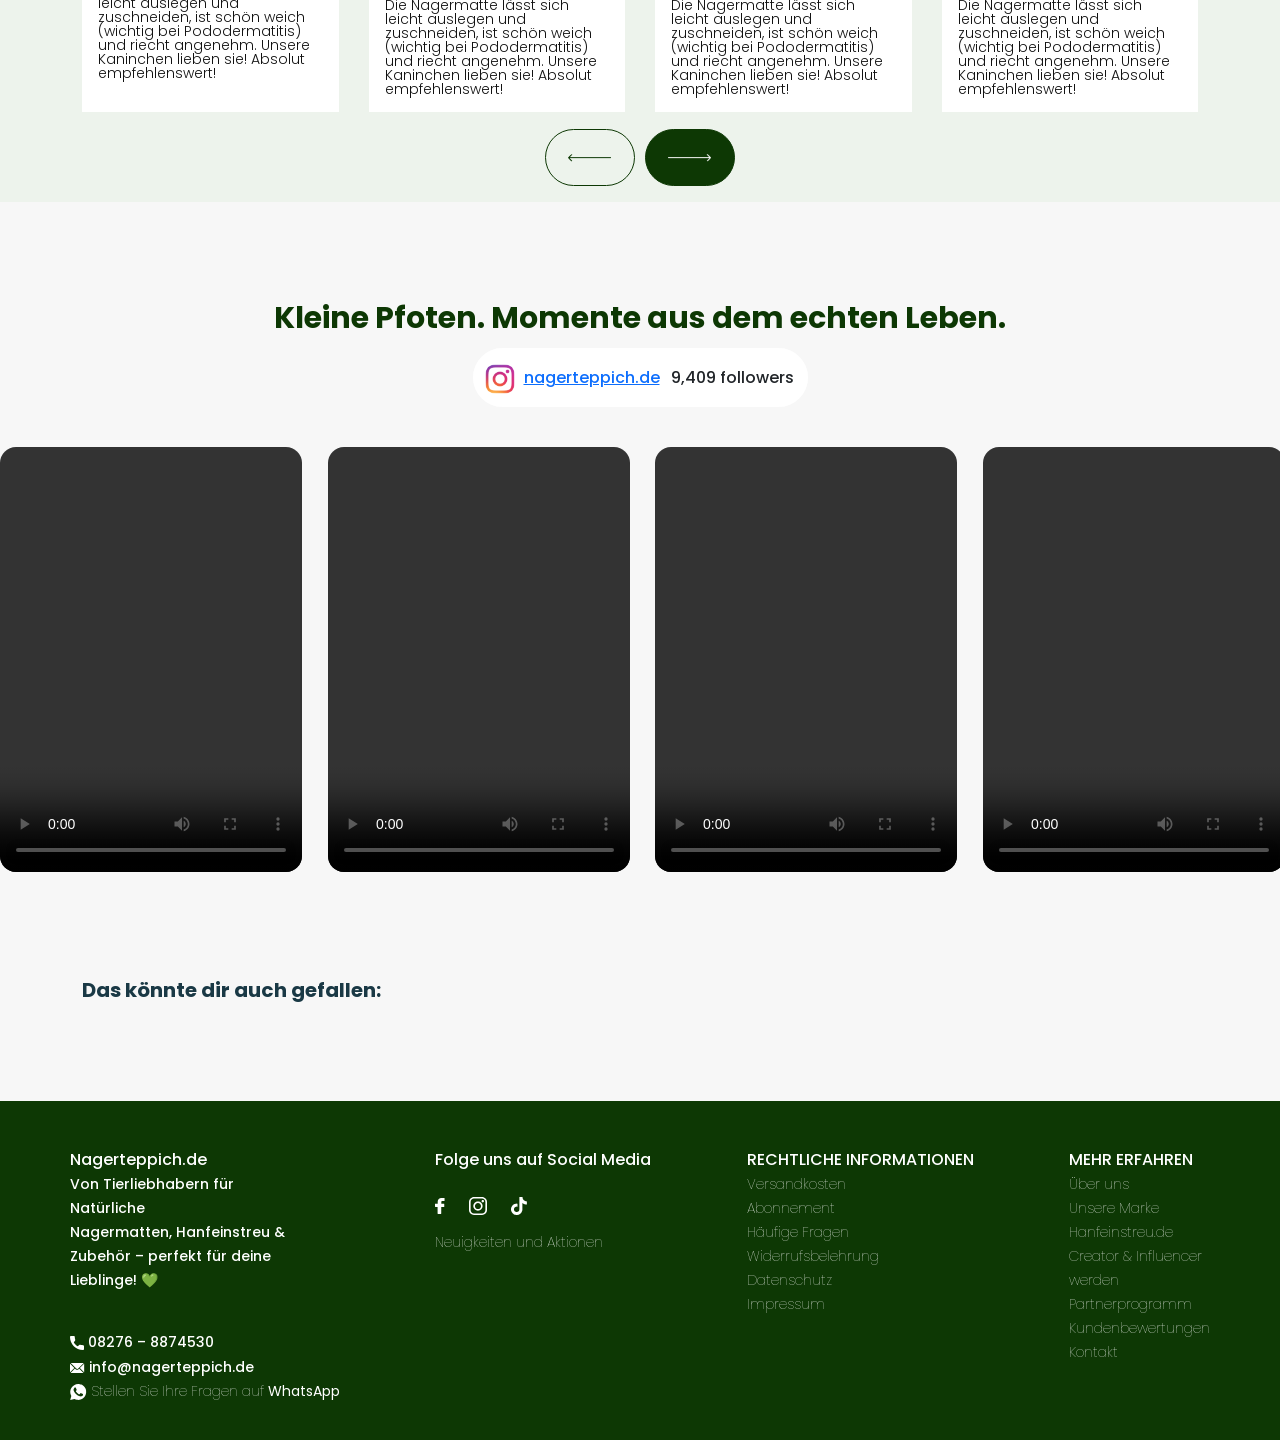
==== commit e57009df: "Nagertepicch web/Mobile Responsive Design till footer" ====
--- a/Nagerteppich-boiler-code/index.html
+++ b/Nagerteppich-boiler-code/index.html
@@ -565,16 +565,73 @@
     </section>
 
     <!-- Five Section -->
-    <!-- <section class="">
+    <section class="fifth-section nager-mt">
         <div class="container">
-            <h2>Hello</h2>
-            <div class="curve-line-design">
-                lineslines
-            </div>
-            <h2>Hello</h2>
-        </div>
-      </section> -->
+            <h4>Das könnte dir auch gefallen:</h4>
+        </div>
+    </section>
     <!--  -->
+    <!-- sixth Section -->
+    <section class="sixth-section nager-mt">
+        <div class="container">
+            <div class="first-box">
+                <h6>Nagerteppich.de</h6>
+                <p>Von Tierliebhabern für</p>
+                <p> Natürliche</p>
+                <p>Nagermatten, Hanfeinstreu &</p>   
+                <p>Zubehör – perfekt für deine</p>   
+                <p>Lieblinge! 💚</p>
+                <div class="contacts mt-5">
+                    <p> <img src="./images/call.svg" alt="icon">  08276 – 8874530</p>
+                    <p><img src="./images/whatspp.svg" alt="icon">  info@nagerteppich.de</p>
+                    <p id="less-weight"><img src="./images/email.svg" alt="icon">  Stellen Sie Ihre Fragen auf 
+                        <b>WhatsApp</b></p>
+                </div>
+            </div>
+            <div class="second-box ">
+                <h6>Folge uns auf Social Media</h6>
+                <span>
+                    <img src="./images/facebook.svg" alt="icon">
+                    <img src="./images/instagram.svg" alt="icon">
+                    <img src="./images/tiktok.png" alt="icon">
+                </span>
+                <p>Neuigkeiten und Aktionen</p>
+            </div>
+            <div class="third-box " id="web-view-footer">
+                <h6>RECHTLICHE INFORMATIONEN</h6>
+                <p>Versandkosten</p>
+                <p>Abonnement</p>
+                <p>Häufige Fragen</p>
+                <p>Widerrufsbelehrung</p>
+                <p>Datenschutz</p>
+                <p>Impressum</p>
+            </div>
+            <div class="fourth-box " id="web-view-footer">
+                <h6>MEHR ERFAHREN</h6>
+                <p>Über uns</p>
+                <p>Unsere Marke</p>
+                <p>Hanfeinstreu.de</p>
+                <p>Creator & Influencer</p>
+                <p>werden</p>
+                <p>Partnerprogramm</p>
+                <p>Kundenbewertungen</p>
+                <p>Kontakt</p>
+            </div>
+            <div class="mob-view-form">
+                <input type="email" name="email" id="" placeholder="E-Mail Adresse">
+                <button>JETZT ANMELDEN UND SPAREN</button>
+                <div class="reviews mt-2">
+                    <select name="" id="number-one-select">
+                        <option >RECHTLICHE INFORMATIONEN</option>
+                    </select>
+                    <br>
+                    <select name="" id="number-two-select">
+                        <option >MEHR ERFAHREN</option>
+                    </select>
+                </div>
+            </div>
+        </div>
+    </section>
     <script src="./js/boot.js"></script>
     <script src="./js/swiper.js"></script>
     <script src="./js/custom-script.js"></script>
--- a/Nagerteppich-boiler-code/css/custom-style.css
+++ b/Nagerteppich-boiler-code/css/custom-style.css
@@ -116,6 +116,8 @@
     font-family: var(--neger-body-font);
     font-weight: 500;
     background-color: var(--negar-body-color);
+    /* Swiper Pagination Color */
+    --swiper-pagination-color: var(--negar-star-light);
 }
 
 h1,
@@ -125,7 +127,6 @@
 h5,
 h6 {
     font-family: var(--neger-body-font);
-    font-weight: 700;
     line-height: 1.1;
 }
 
@@ -144,6 +145,7 @@
 
 h1 {
     font-size: var(--negar-font-h1);
+    font-weight: 700;
 }
 
 h2 {
@@ -151,7 +153,6 @@
     color: var(--negar-primary-color);
     font-weight: 700;
 }
-
 
 .nager-mt {
     margin-top: 100px;
@@ -543,11 +544,55 @@
 
 
 /* 5th Section */
-.curve-line-design {
-    border-top: 5px dashed black;
-}
-
-
+.fifth-section h4 {
+    color: var(--negar-price-color);
+    font-weight: bold;
+    font-size: 20px;
+}
+
+/* 6th section */
+.sixth-section {
+    background-color: var(--negar-primary-color);
+    color: var(--negar-light-color);
+}
+
+.sixth-section .container {
+    display: flex;
+    align-items: flex-start;
+    justify-content: space-between;
+    padding: 50px 0 30px 0;
+}
+
+.sixth-section .container p {
+    margin-bottom: 10px;
+}
+
+.sixth-section p {
+    color: var(--negar-light-color);
+}
+
+.first-box p {
+    font-weight: 500;
+}
+
+/* .first-box h6,.second-box h6,.third-box h6 , .fourth-box h6{
+    font-weight: Bold;
+
+} */
+.second-box p,
+.third-box p,
+.fourth-box p,
+#less-weight {
+    font-weight: 100;
+}
+
+.second-box img {
+    margin: 20px 20px 20px 0;
+}
+
+.mob-view-form {
+    display: none;
+}
 
 
 
@@ -668,7 +713,57 @@
         width: 243px;
         height: 342px;
     }
-    /* .swiper-pagination {
-        color: #479636;
+
+    /* 6th section */
+    .sixth-section .container {
+        flex-direction: column;
+        justify-content: center;
+        margin-left: 20px;
+    }
+
+    .details p {
+        margin-bottom: 10px;
+    }
+
+    #web-view-footer {
+        display: none;
+    }
+
+    .mob-view-form {
+        display: block;
+
+    }
+
+    .mob-view-form input {
+        width: 90%;
+        padding: 10px 12px;
+        margin: 20px 0;
+        border: none;
+        border-radius: 36px;
+    }
+
+    .mob-view-form button {
+        width: 90%;
+        padding: 10px 12px;
+        border: 1px solid var(--negar-star-light);
+        background-color: var(--negar-star-light);
+        color: var(--negar-light-color);
+        border-radius: 39px;
+    }
+
+    #number-one-select,
+    #number-two-select {
+        /* margin-top: 10px; */
+        padding: 10px;
+        background-color: transparent;
+        border: none;
+        color: var(--negar-light-color);
+        /* appearance: base-select; */
+    }
+
+    /* #number-one-select::picker-icon {
+        content:"";
+        margin-left: 100px;
     } */
+
 }
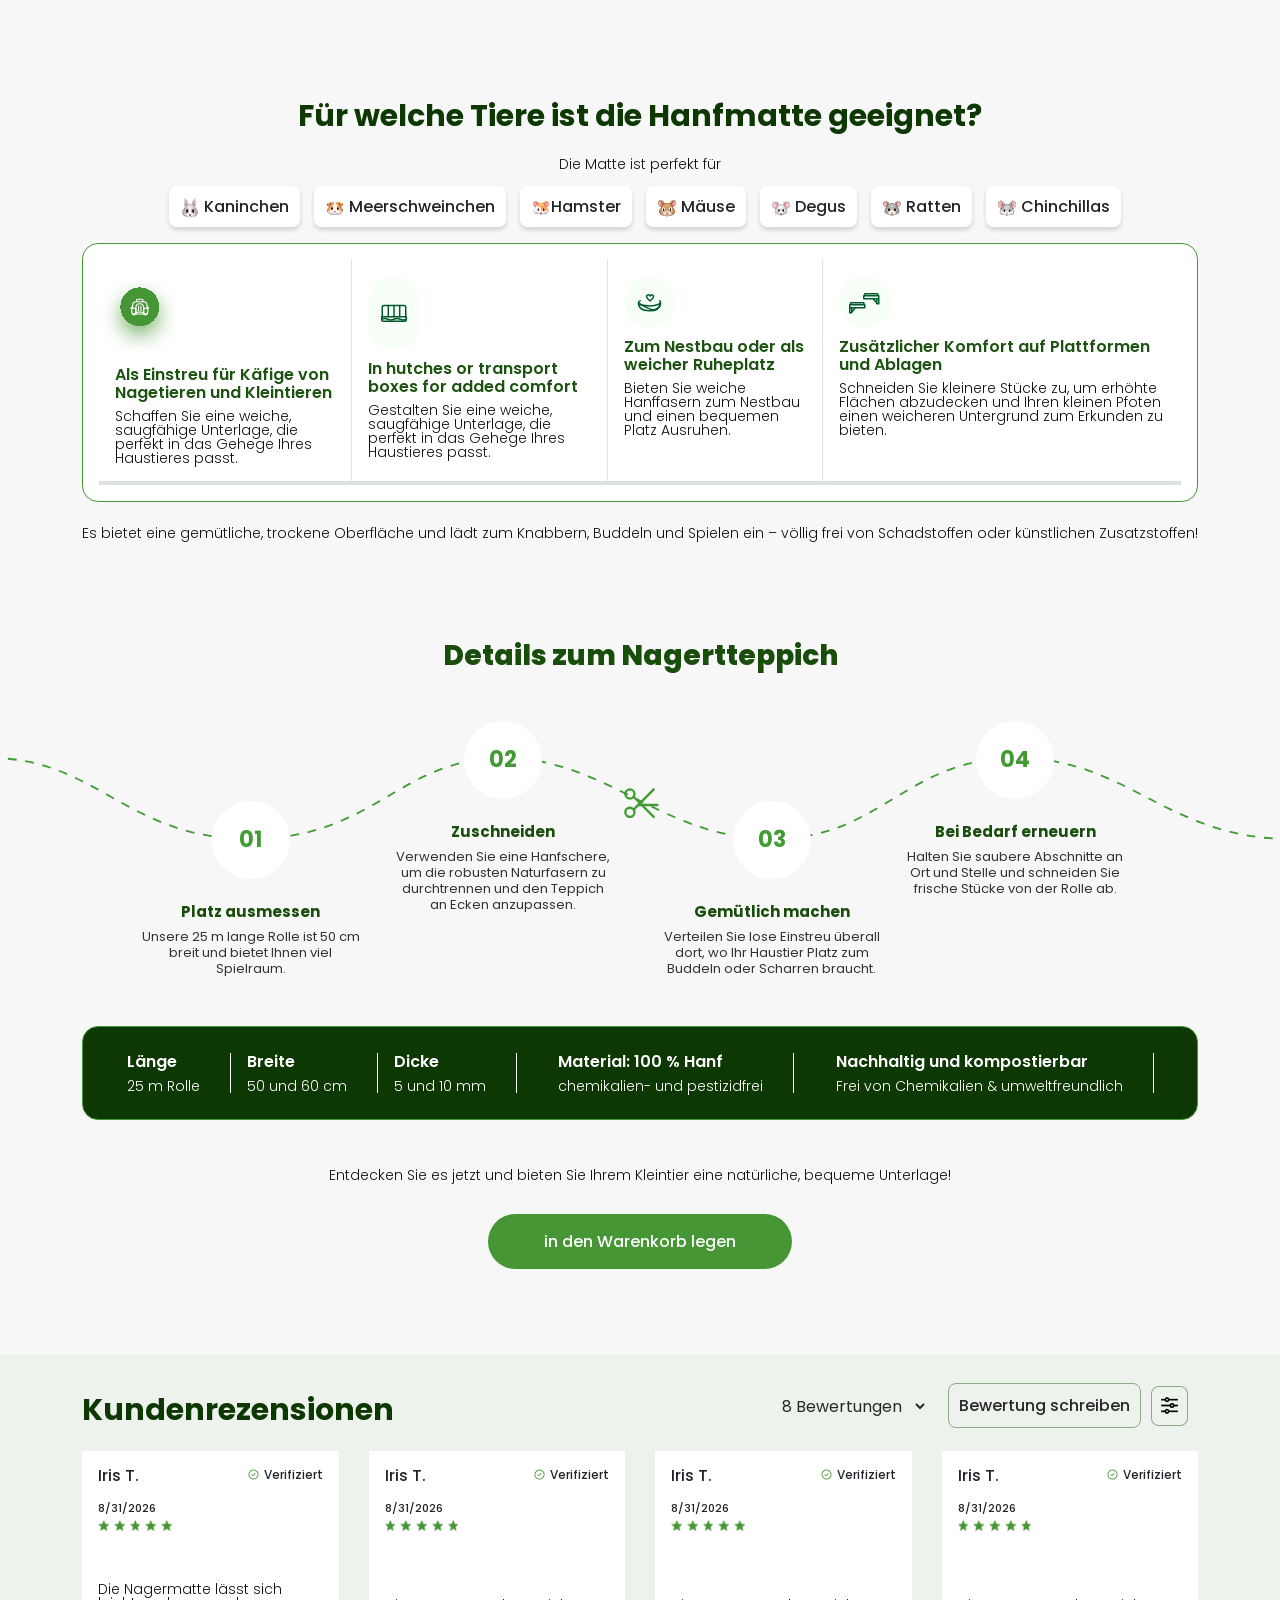
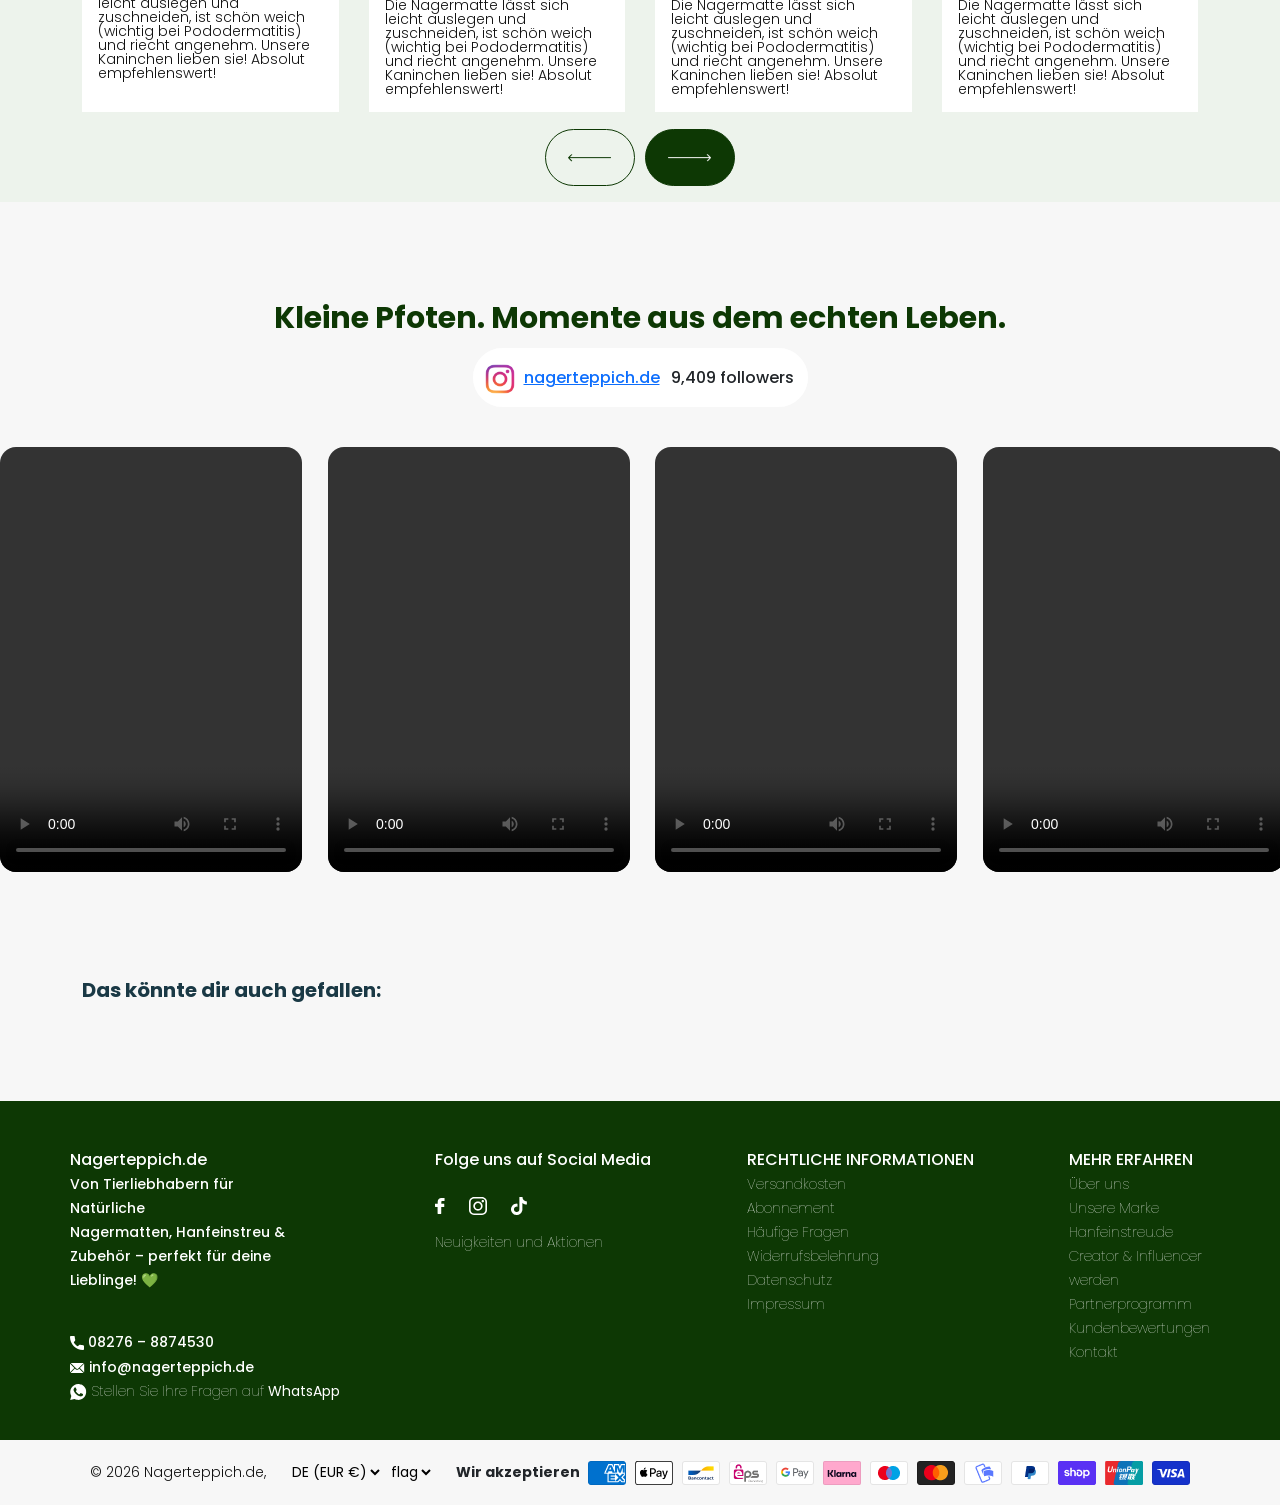
==== commit ddda43c9: "Nagertepicch web/Mobile Responsive Design till footer" ====
--- a/Nagerteppich-boiler-code/index.html
+++ b/Nagerteppich-boiler-code/index.html
@@ -632,6 +632,46 @@
             </div>
         </div>
     </section>
+
+    <!-- Footer -->
+     <footer>
+        <section>
+            <div class="container">
+                <p>© 2026 Nagerteppich.de,</p>
+                <div class="language-price">
+                    <select name="" id="">
+                        <option value="">
+                            DE (EUR €)
+                        </option>
+                    </select>
+                    <select name="" id="">
+                        <option value="">
+                           <!-- <img src="./images/flag-de.svg.png" alt=""> -->
+                            flag
+                        </option>
+                    </select>
+                </div>
+                <div class="payments text-center">
+                    <span class="policy">
+                        Wir akzeptieren
+                    </span>
+                    <img src="./images/Item → Img.png" alt="">
+                    <img src="./images/Item → Img-1.png" alt="">
+                    <img src="./images/Item → Img-2.png" alt="">
+                    <img src="./images/Item → Img-3.png" alt="">
+                    <img src="./images/Item → Img-4.png" alt="">
+                    <img src="./images/Item → Img-5.png" alt="">
+                    <img src="./images/Item → Img-6.png" alt="">
+                    <img src="./images/Item → Img-7.png" alt="">
+                    <img src="./images/Item → Img-8.png" alt="">
+                    <img src="./images/Item → Img-9.png" alt="">
+                    <img src="./images/Item → Img-10.png" alt="">
+                    <img src="./images/Item → Img-11.png" alt="">
+                    <img src="./images/Item → Img-12.png" alt="">
+                </div>
+            </div>
+        </section>
+     </footer>
     <script src="./js/boot.js"></script>
     <script src="./js/swiper.js"></script>
     <script src="./js/custom-script.js"></script>
--- a/Nagerteppich-boiler-code/css/custom-style.css
+++ b/Nagerteppich-boiler-code/css/custom-style.css
@@ -594,7 +594,33 @@
     display: none;
 }
 
-
+/* Footer */
+footer .container {
+    display: flex;
+    align-items: center;
+    justify-content: space-between;
+    padding: 20px;
+}
+
+.language-price select {
+    font-size: var(--negar-font-p);
+    border: none;
+    background-color: transparent;
+}
+
+.language-price img {
+    width: 16px;
+}
+
+.policy {
+    font-size: var(--negar-font-p);
+    font-weight: bold;
+}
+
+.payments img {
+    width: 38px;
+    margin-left: 5px;
+}
 
 
 @media screen and (max-width:768px) {
@@ -765,5 +791,16 @@
         content:"";
         margin-left: 100px;
     } */
-
+    /* Footer */
+    footer .container{
+        flex-direction: column;
+        gap: 20px;
+    }
+    .policy{
+        display: block;
+        margin-bottom: 20px;
+    }
+    .payments img{
+        margin-bottom: 20px;
+    }
 }
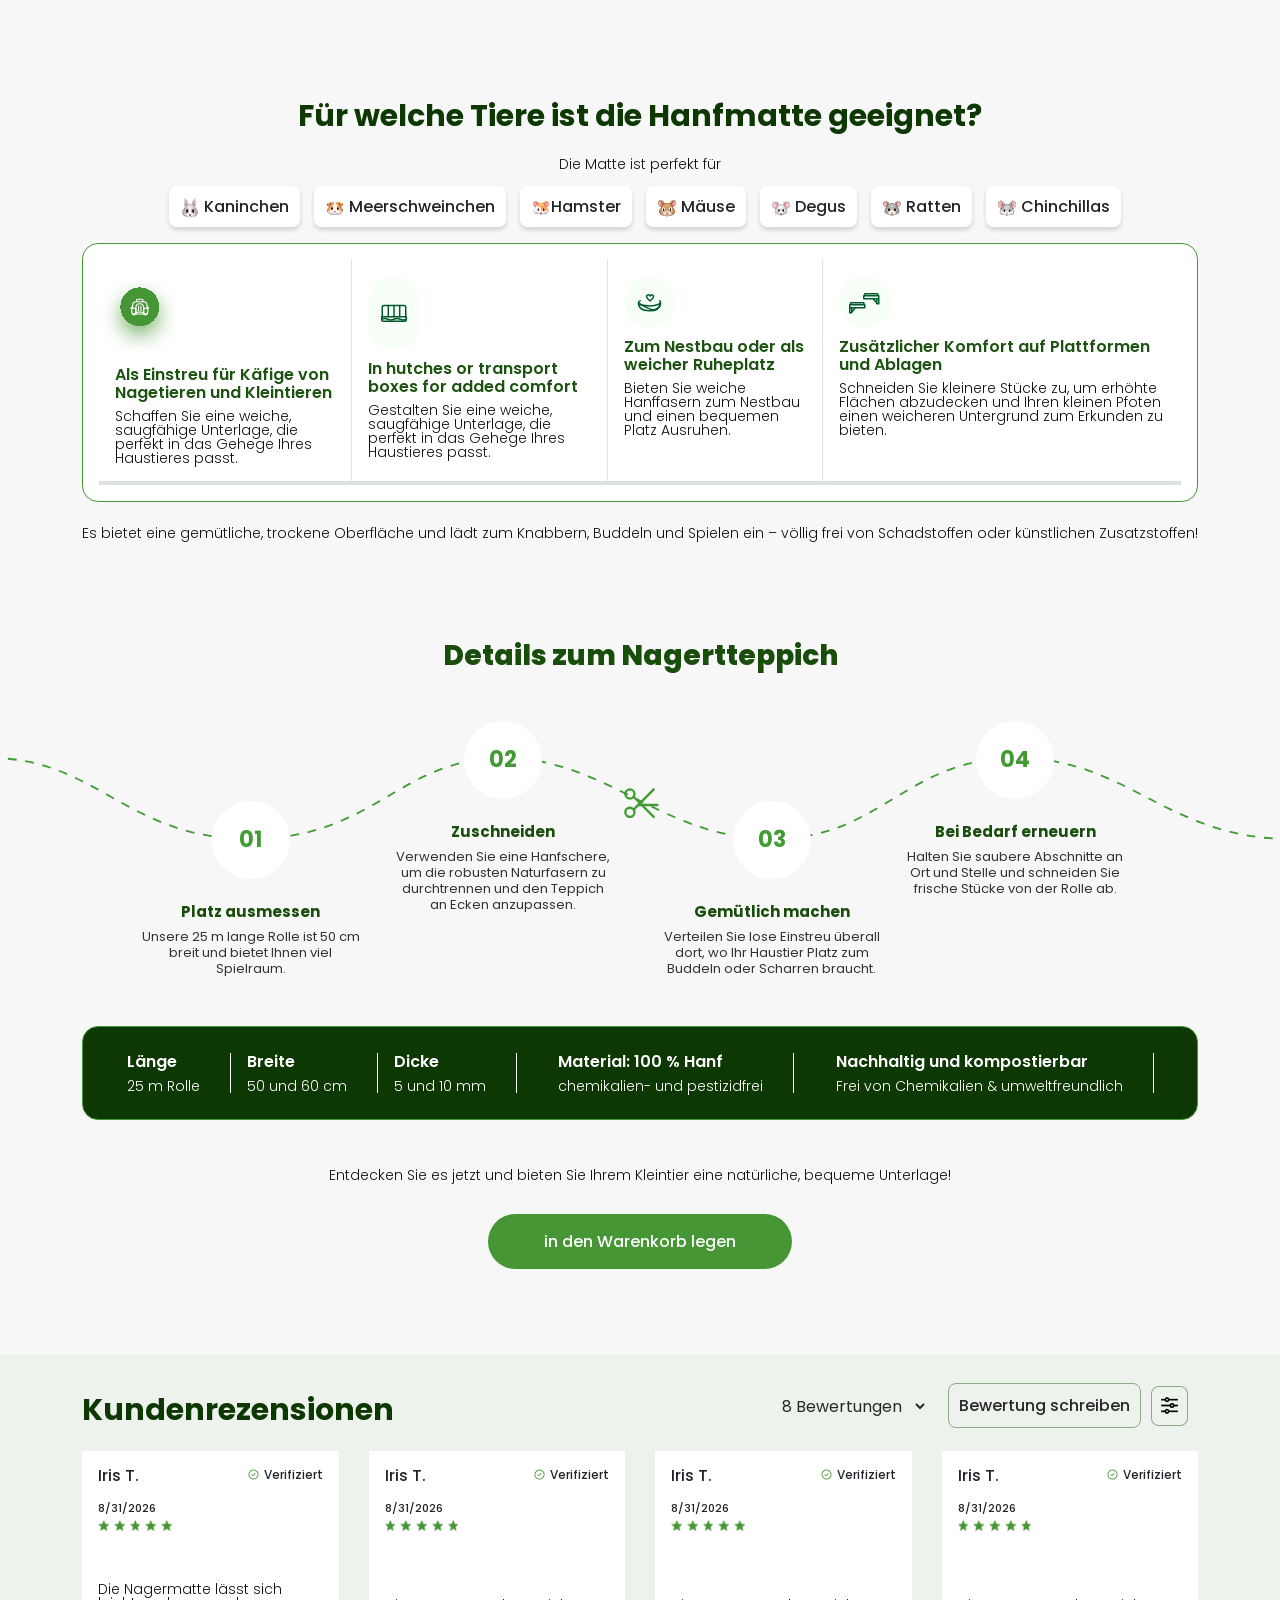
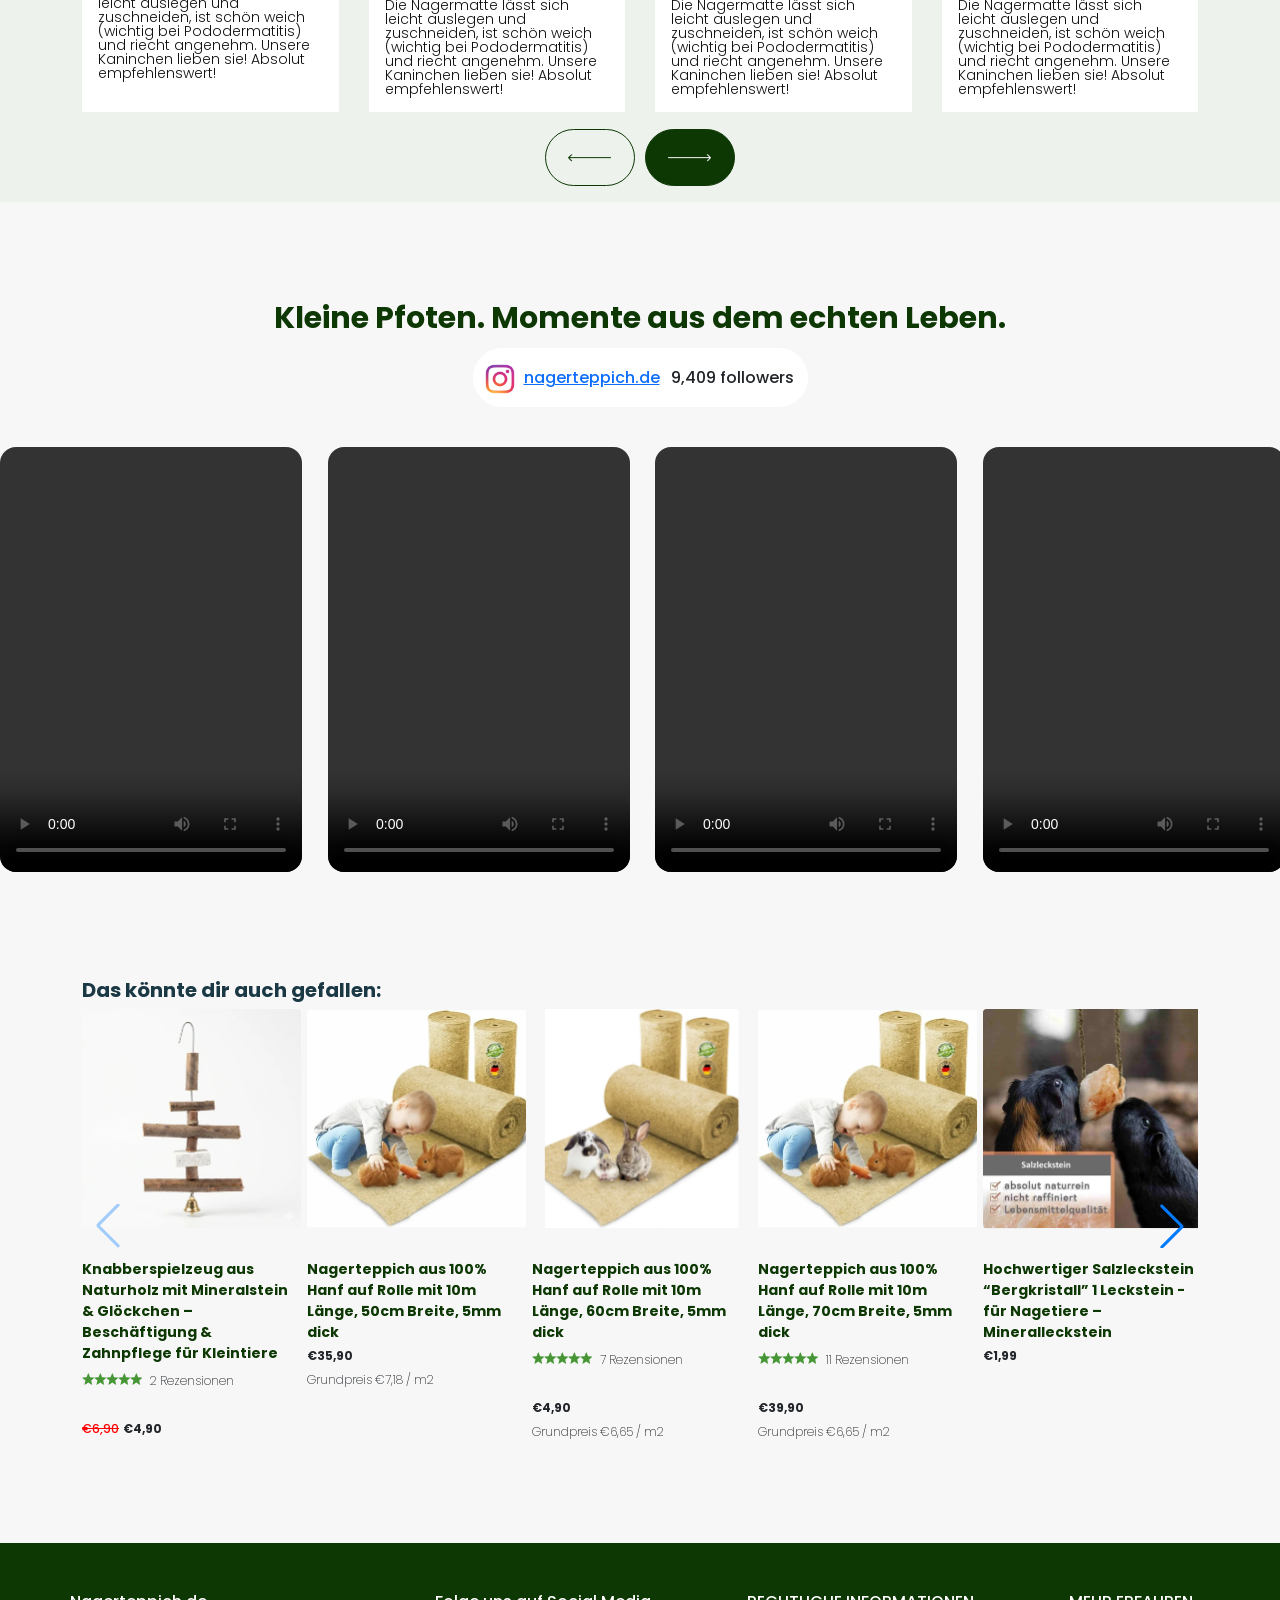
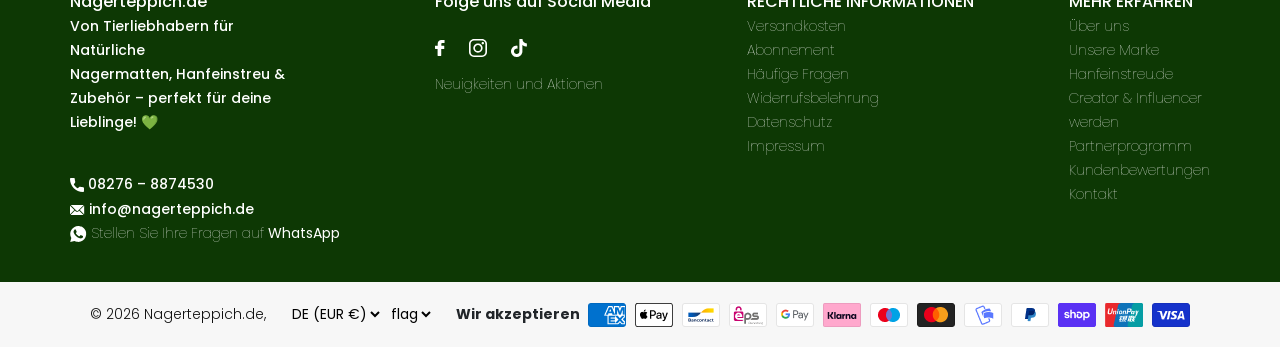
==== commit 22407771: "Nagertepicch web/Mobile Responsive Design till footer" ====
--- a/Nagerteppich-boiler-code/index.html
+++ b/Nagerteppich-boiler-code/index.html
@@ -568,6 +568,220 @@
     <section class="fifth-section nager-mt">
         <div class="container">
             <h4>Das könnte dir auch gefallen:</h4>
+            <div class="image-slider">
+                <div class="swiper myImgSwiper web-product-img-slider" >
+                    <div class="swiper-wrapper">
+                        <div class="swiper-slide">
+                            <img src="./images/fig1.svg" alt="">
+                            <p>Knabberspielzeug aus Naturholz
+                                mit Mineralstein & Glöckchen –
+                                Beschäftigung & Zahnpflege für
+                                Kleintiere</p>
+                             <div class="stars-plus-text mt-2">
+                                <img src="./images/star.png" alt="star">
+                                <img src="./images/star.png" alt="star">
+                                <img src="./images/star.png" alt="star">
+                                <img src="./images/star.png" alt="star">
+                                <img src="./images/star.png" alt="star">
+                                <span class="less-thickness ms-2">2 Rezensionen</span>
+                             </div>  
+                             <span id="price">€6,90</span> 
+                             <span><b>€4,90</b></span>
+                        </div>
+                        <div class="swiper-slide">
+                            <img src="./images/baby.svg" alt="">
+                            <p>Nagerteppich aus 100% Hanf auf
+                                Rolle mit 10m Länge, 50cm Breite,
+                                5mm dick</p>
+                            <span><b>€35,90</b></span> 
+                            <br>  
+                            <span class="less-thickness">Grundpreis €7,18 / m2</span> 
+                        </div>
+                        <div class="swiper-slide">
+                            <img src="./images/rabbit.svg" alt="">
+                            <p>Nagerteppich aus 100% Hanf auf
+                                Rolle mit 10m Länge, 60cm Breite,
+                                5mm dick</p>
+                                 <div class="stars-plus-text mt-2">
+                                <img src="./images/star.png" alt="star">
+                                <img src="./images/star.png" alt="star">
+                                <img src="./images/star.png" alt="star">
+                                <img src="./images/star.png" alt="star">
+                                <img src="./images/star.png" alt="star">
+                                <span class="less-thickness ms-2">7 Rezensionen</span>
+                             </div>   
+                             <span><b>€4,90</b></span>
+                             <br>
+                                <span class="less-thickness">Grundpreis €6,65 / m2</span>
+                        </div>
+                        <div class="swiper-slide">
+                            <img src="./images/baby.svg" alt="">
+                            <p>Nagerteppich aus 100% Hanf auf
+                                Rolle mit 10m Länge, 70cm Breite,
+                                5mm dick</p>
+                              <div class="stars-plus-text mt-2">
+                                <img src="./images/star.png" alt="star">
+                                <img src="./images/star.png" alt="star">
+                                <img src="./images/star.png" alt="star">
+                                <img src="./images/star.png" alt="star">
+                                <img src="./images/star.png" alt="star">
+                                <span class="less-thickness ms-2">11 Rezensionen</span>
+                             </div>   
+                             <span><b>€39,90</b></span>
+                             <br>
+                                <span class="less-thickness">Grundpreis €6,65 / m2</span>    
+                        </div>
+                        <div class="swiper-slide">
+                            <img src="./images/black.svg" alt="">
+                            <p>Hochwertiger Salzleckstein
+                                “Bergkristall” 1 Leckstein - für
+                                Nagetiere – Mineralleckstein</p>
+                             <span><b>€1,99</b></span>   
+                        </div>
+                        <div class="swiper-slide">
+                            <img src="./images/fig1.svg" alt="">
+                            <p>Knabberspielzeug aus Naturholz
+                                mit Mineralstein & Glöckchen –
+                                Beschäftigung & Zahnpflege für
+                                Kleintiere</p>
+                             <div class="stars-plus-text mt-2">
+                                <img src="./images/star.png" alt="star">
+                                <img src="./images/star.png" alt="star">
+                                <img src="./images/star.png" alt="star">
+                                <img src="./images/star.png" alt="star">
+                                <img src="./images/star.png" alt="star">
+                                <span class="less-thickness ms-2">2 Rezensionen</span>
+                             </div>  
+                             <span id="price">€6,90</span> 
+                             <span><b>€4,90</b></span>
+                        </div>
+                        <div class="swiper-slide">
+                            <img src="./images/baby.svg" alt="">
+                            <p>Nagerteppich aus 100% Hanf auf
+                                Rolle mit 10m Länge, 50cm Breite,
+                                5mm dick</p>
+                            <span><b>€35,90</b></span> 
+                            <br>  
+                            <span class="less-thickness">Grundpreis €7,18 / m2</span> 
+                        </div>
+                        <div class="swiper-slide">
+                            <img src="./images/rabbit.svg" alt="">
+                            <p>Nagerteppich aus 100% Hanf auf
+                                Rolle mit 10m Länge, 60cm Breite,
+                                5mm dick</p>
+                                 <div class="stars-plus-text mt-2">
+                                <img src="./images/star.png" alt="star">
+                                <img src="./images/star.png" alt="star">
+                                <img src="./images/star.png" alt="star">
+                                <img src="./images/star.png" alt="star">
+                                <img src="./images/star.png" alt="star">
+                                <span class="ms-2">7 Rezensionen</span>
+                             </div>   
+                             <span><b>€4,90</b></span>
+                             <br>
+                                <span class="less-thickness">Grundpreis €6,65 / m2</span>
+                        </div>
+                        <div class="swiper-slide">
+                            <img src="./images/baby.svg" alt="">
+                            <p>Nagerteppich aus 100% Hanf auf
+                                Rolle mit 10m Länge, 70cm Breite,
+                                5mm dick</p>
+                              <div class="stars-plus-text mt-2">
+                                <img src="./images/star.png" alt="star">
+                                <img src="./images/star.png" alt="star">
+                                <img src="./images/star.png" alt="star">
+                                <img src="./images/star.png" alt="star">
+                                <img src="./images/star.png" alt="star">
+                                <span class="ms-2">11 Rezensionen</span>
+                             </div>   
+                             <span><b>€39,90</b></span>
+                             <br>
+                                <span class="less-thickness">Grundpreis €6,65 / m2</span>    
+                        </div>
+                        <div class="swiper-slide">
+                            <img src="./images/black.svg" alt="">
+                            <p>Hochwertiger Salzleckstein
+                                “Bergkristall” 1 Leckstein - für
+                                Nagetiere – Mineralleckstein</p>
+                             <span><b>€1,99</b></span>   
+                        </div>
+                    </div>
+                    <div class="swiper-button-next"></div>
+                    <div class="swiper-button-prev"></div>
+                </div>
+
+                <div class="mob-product-img-slider">
+                    <div class="swiper myImgSwiper2">
+                    <div class="swiper-wrapper">
+                        <div class="swiper-slide">
+                            <img src="./images/fig1.svg" alt="">
+                            <p>Knabberspielzeug aus Naturholz
+                                mit Mineralstein & Glöckchen –
+                                Beschäftigung & Zahnpflege für
+                                Kleintiere</p>
+                             <div class="stars-plus-text mt-2">
+                                <img src="./images/star.png" alt="star">
+                                <img src="./images/star.png" alt="star">
+                                <img src="./images/star.png" alt="star">
+                                <img src="./images/star.png" alt="star">
+                                <img src="./images/star.png" alt="star">
+                                <span class="less-thickness ms-2">2 Rezensionen</span>
+                             </div>  
+                             <span id="price">€6,90</span> 
+                             <span><b>€4,90</b></span>
+                        </div>
+                        <div class="swiper-slide">
+                            <img src="./images/baby.svg" alt="">
+                            <p>Nagerteppich aus 100% Hanf auf
+                                Rolle mit 10m Länge, 50cm Breite,
+                                5mm dick</p>
+                            <span><b>€35,90</b></span> 
+                            <br>  
+                            <span class="less-thickness">Grundpreis €7,18 / m2</span> 
+                        </div>
+                        <div class="swiper-slide">
+                            <img src="./images/rabbit.svg" alt="">
+                            <p>Nagerteppich aus 100% Hanf auf
+                                Rolle mit 10m Länge, 60cm Breite,
+                                5mm dick</p>
+                                 <div class="stars-plus-text mt-2">
+                                <img src="./images/star.png" alt="star">
+                                <img src="./images/star.png" alt="star">
+                                <img src="./images/star.png" alt="star">
+                                <img src="./images/star.png" alt="star">
+                                <img src="./images/star.png" alt="star">
+                                <span class="less-thickness ms-2">7 Rezensionen</span>
+                             </div>   
+                             <span><b>€4,90</b></span>
+                             <br>
+                                <span class="less-thickness">Grundpreis €6,65 / m2</span>
+                        </div>
+                        <div class="swiper-slide">
+                            <img src="./images/baby.svg" alt="">
+                            <p>Nagerteppich aus 100% Hanf auf
+                                Rolle mit 10m Länge, 70cm Breite,
+                                5mm dick</p>
+                              <div class="stars-plus-text mt-2">
+                                <img src="./images/star.png" alt="star">
+                                <img src="./images/star.png" alt="star">
+                                <img src="./images/star.png" alt="star">
+                                <img src="./images/star.png" alt="star">
+                                <img src="./images/star.png" alt="star">
+                                <span class="less-thickness ms-2">11 Rezensionen</span>
+                             </div>   
+                             <span><b>€39,90</b></span>
+                             <br>
+                                <span class="less-thickness">Grundpreis €6,65 / m2</span>    
+                        </div>
+                        <div class="swiper-slide">
+                            <img src="./images/black.svg" alt="">
+                            <p>Hochwertiger Salzleckstein
+                                “Bergkristall” 1 Leckstein - für
+                                Nagetiere – Mineralleckstein</p>
+                             <span><b>€1,99</b></span>   
+                        </div>
+                </div>
+            </div>
         </div>
     </section>
     <!--  -->
@@ -578,14 +792,15 @@
                 <h6>Nagerteppich.de</h6>
                 <p>Von Tierliebhabern für</p>
                 <p> Natürliche</p>
-                <p>Nagermatten, Hanfeinstreu &</p>   
-                <p>Zubehör – perfekt für deine</p>   
+                <p>Nagermatten, Hanfeinstreu &</p>
+                <p>Zubehör – perfekt für deine</p>
                 <p>Lieblinge! 💚</p>
                 <div class="contacts mt-5">
-                    <p> <img src="./images/call.svg" alt="icon">  08276 – 8874530</p>
-                    <p><img src="./images/whatspp.svg" alt="icon">  info@nagerteppich.de</p>
-                    <p id="less-weight"><img src="./images/email.svg" alt="icon">  Stellen Sie Ihre Fragen auf 
-                        <b>WhatsApp</b></p>
+                    <p> <img src="./images/call.svg" alt="icon"> 08276 – 8874530</p>
+                    <p><img src="./images/whatspp.svg" alt="icon"> info@nagerteppich.de</p>
+                    <p id="less-weight"><img src="./images/email.svg" alt="icon"> Stellen Sie Ihre Fragen auf
+                        <b>WhatsApp</b>
+                    </p>
                 </div>
             </div>
             <div class="second-box ">
@@ -622,11 +837,11 @@
                 <button>JETZT ANMELDEN UND SPAREN</button>
                 <div class="reviews mt-2">
                     <select name="" id="number-one-select">
-                        <option >RECHTLICHE INFORMATIONEN</option>
+                        <option>RECHTLICHE INFORMATIONEN</option>
                     </select>
                     <br>
                     <select name="" id="number-two-select">
-                        <option >MEHR ERFAHREN</option>
+                        <option>MEHR ERFAHREN</option>
                     </select>
                 </div>
             </div>
@@ -634,7 +849,7 @@
     </section>
 
     <!-- Footer -->
-     <footer>
+    <footer>
         <section>
             <div class="container">
                 <p>© 2026 Nagerteppich.de,</p>
@@ -646,7 +861,7 @@
                     </select>
                     <select name="" id="">
                         <option value="">
-                           <!-- <img src="./images/flag-de.svg.png" alt=""> -->
+                            <!-- <img src="./images/flag-de.svg.png" alt=""> -->
                             flag
                         </option>
                     </select>
@@ -671,7 +886,8 @@
                 </div>
             </div>
         </section>
-     </footer>
+    </footer>
+
     <script src="./js/boot.js"></script>
     <script src="./js/swiper.js"></script>
     <script src="./js/custom-script.js"></script>
--- a/Nagerteppich-boiler-code/css/custom-style.css
+++ b/Nagerteppich-boiler-code/css/custom-style.css
@@ -550,6 +550,39 @@
     font-size: 20px;
 }
 
+.image-slider img{
+    width: 220px;
+    margin-bottom: 30px;
+}
+.image-slider p{
+    font-weight: bold;
+    color:var(--negar-primary-color);
+    line-height: 1.5;
+}
+.stars-plus-text{
+    display: flex;
+    line-height: normal;
+}
+#price{
+    color: red;
+    text-decoration: line-through;
+}
+.stars-plus-text img{
+    width: 12px;
+}
+.image-slider span{
+    font-size: var(--negar-font-sm);
+    
+}
+
+.less-thickness{
+    font-weight: 200;
+}
+
+.mob-product-img-slider{
+    display: none;
+}
+
 /* 6th section */
 .sixth-section {
     background-color: var(--negar-primary-color);
@@ -738,6 +771,13 @@
     .fourth-section video {
         width: 243px;
         height: 342px;
+    }
+    /* 5th section */
+    .web-product-img-slider{
+        display: none;
+    }
+    .mob-product-img-slider{
+        display: block;
     }
 
     /* 6th section */
